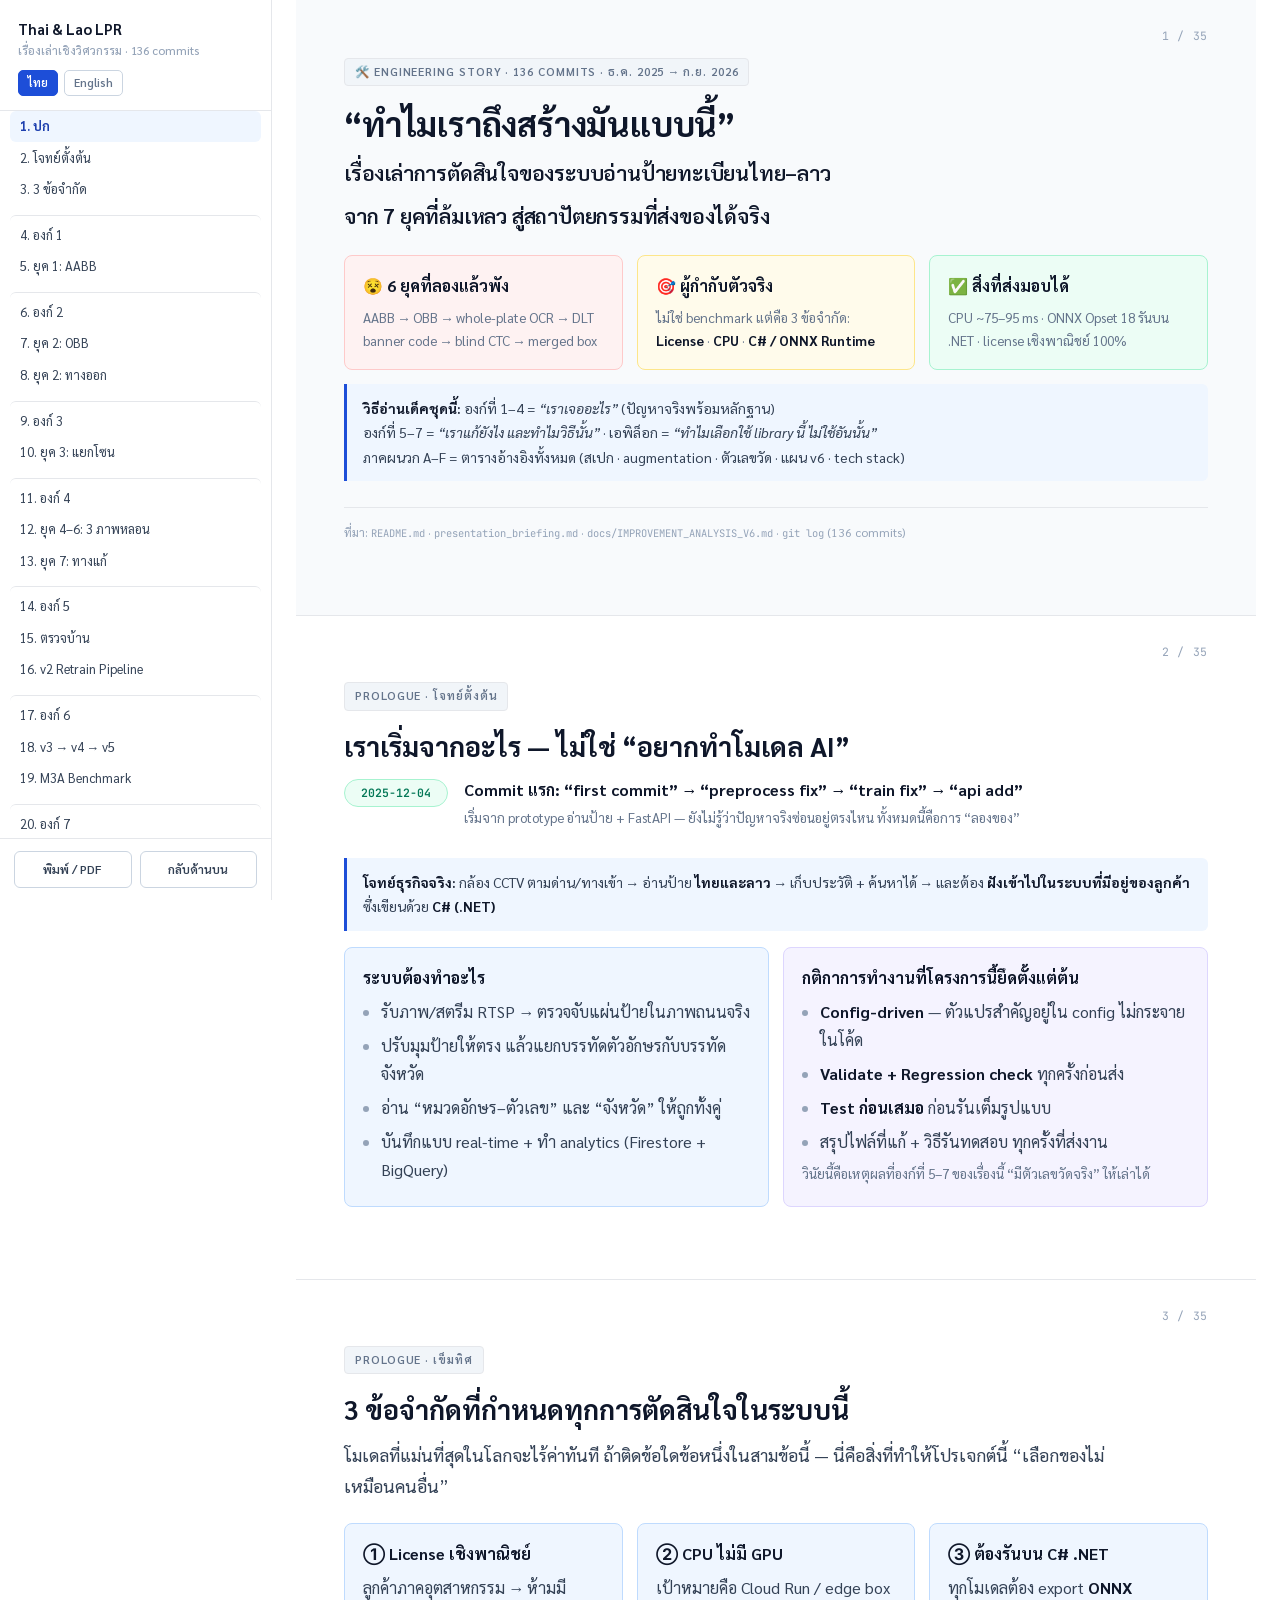
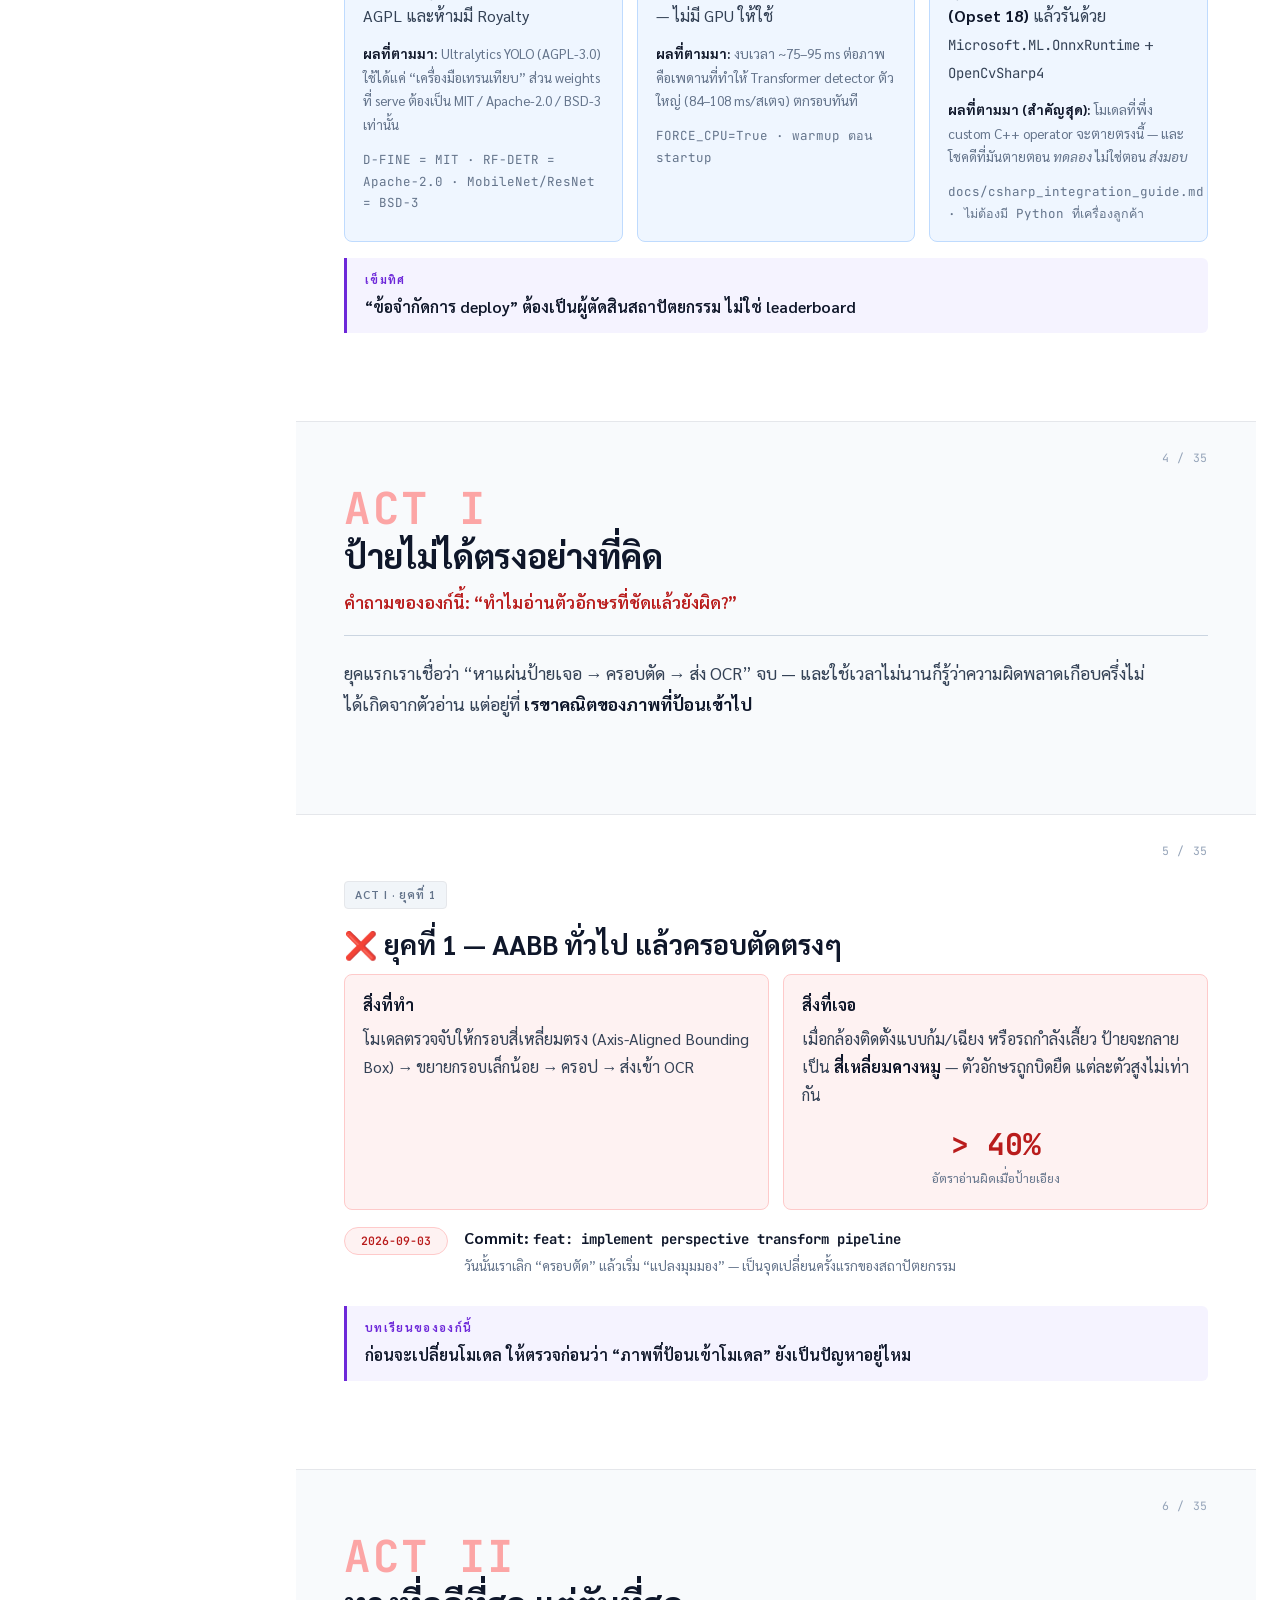
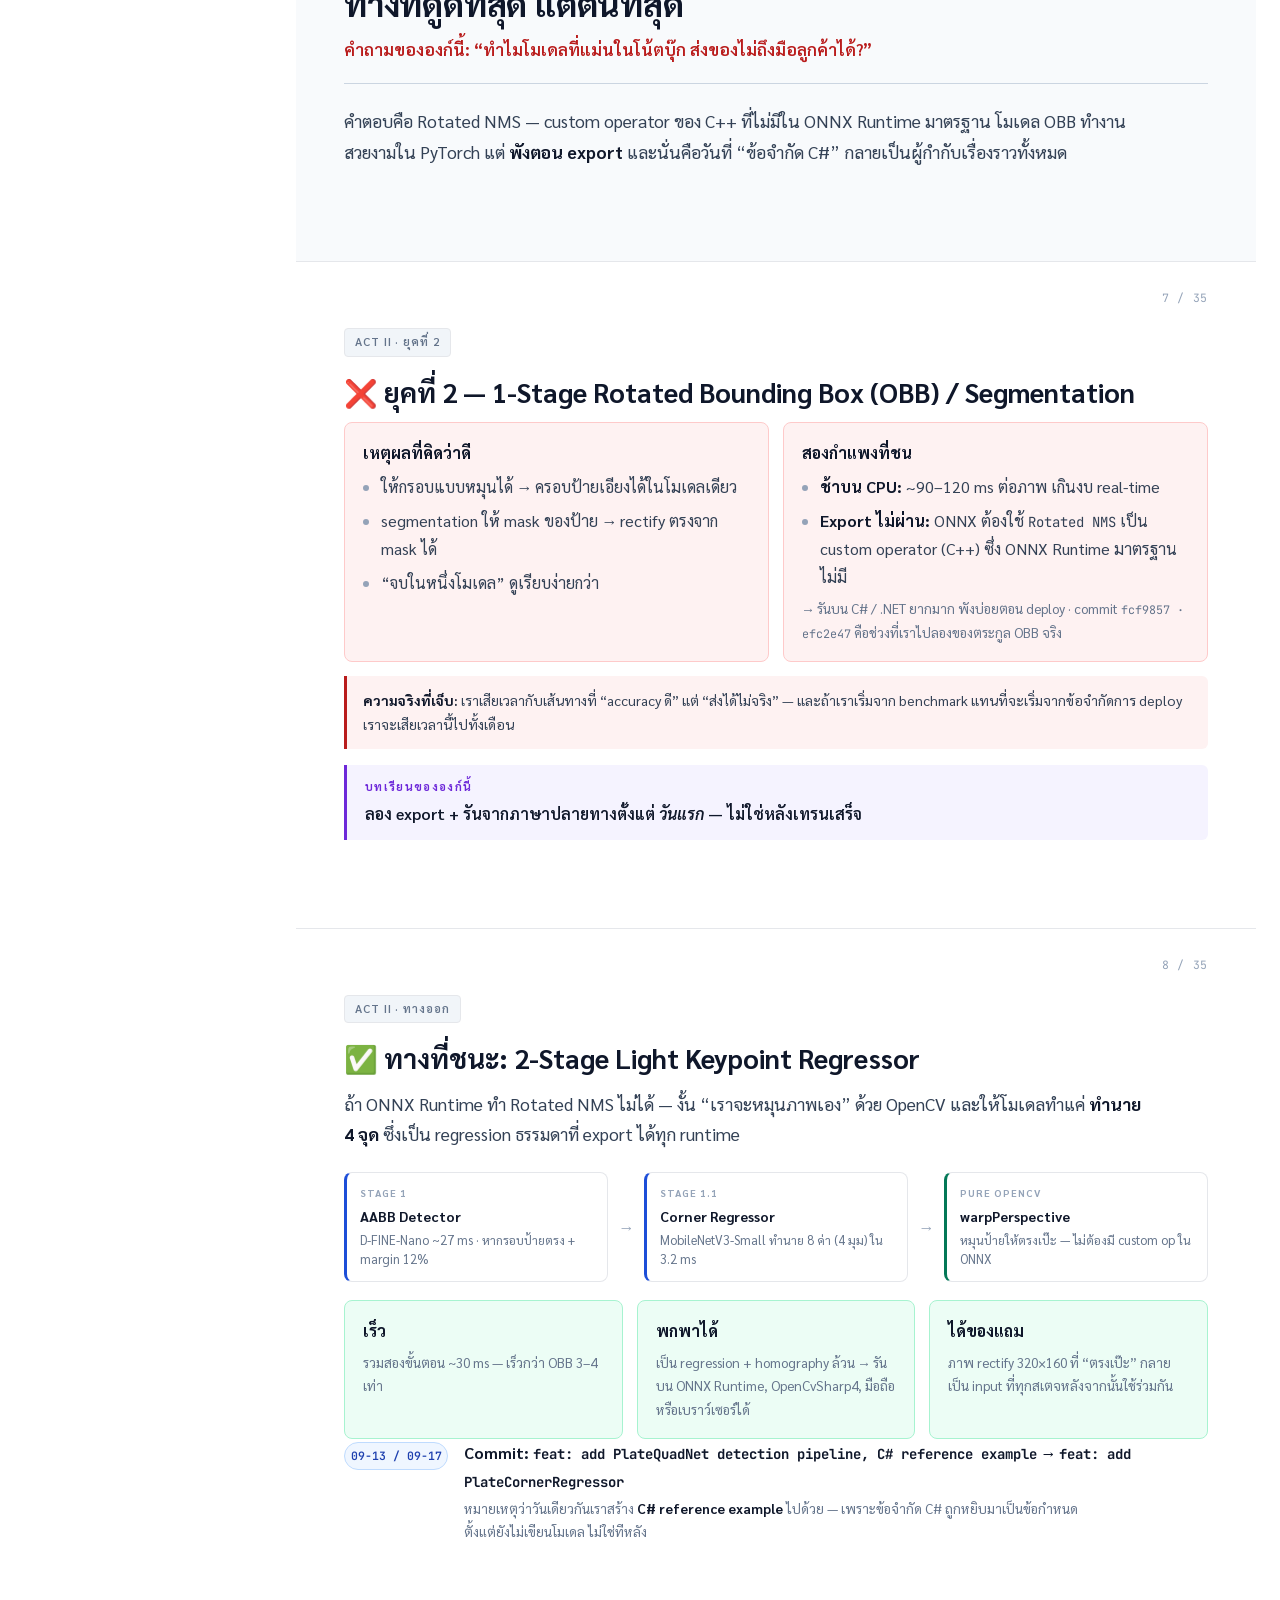
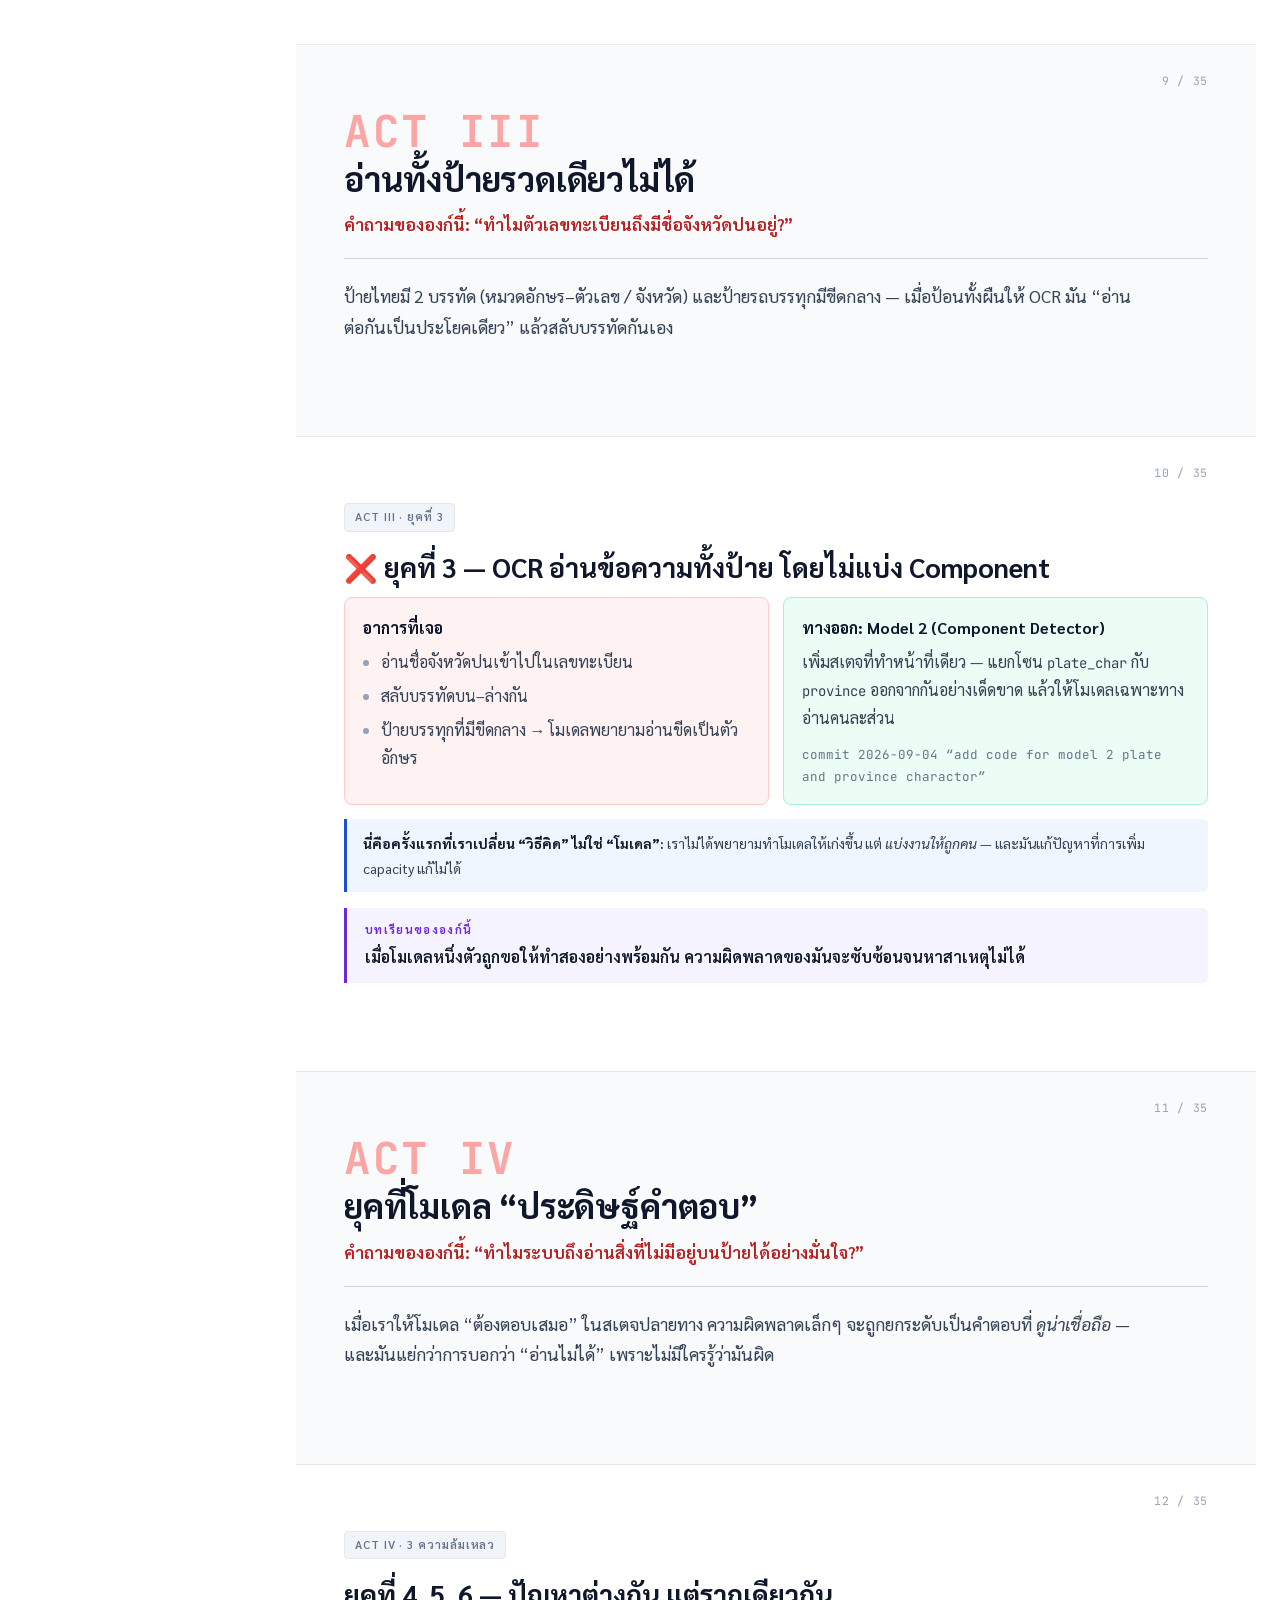
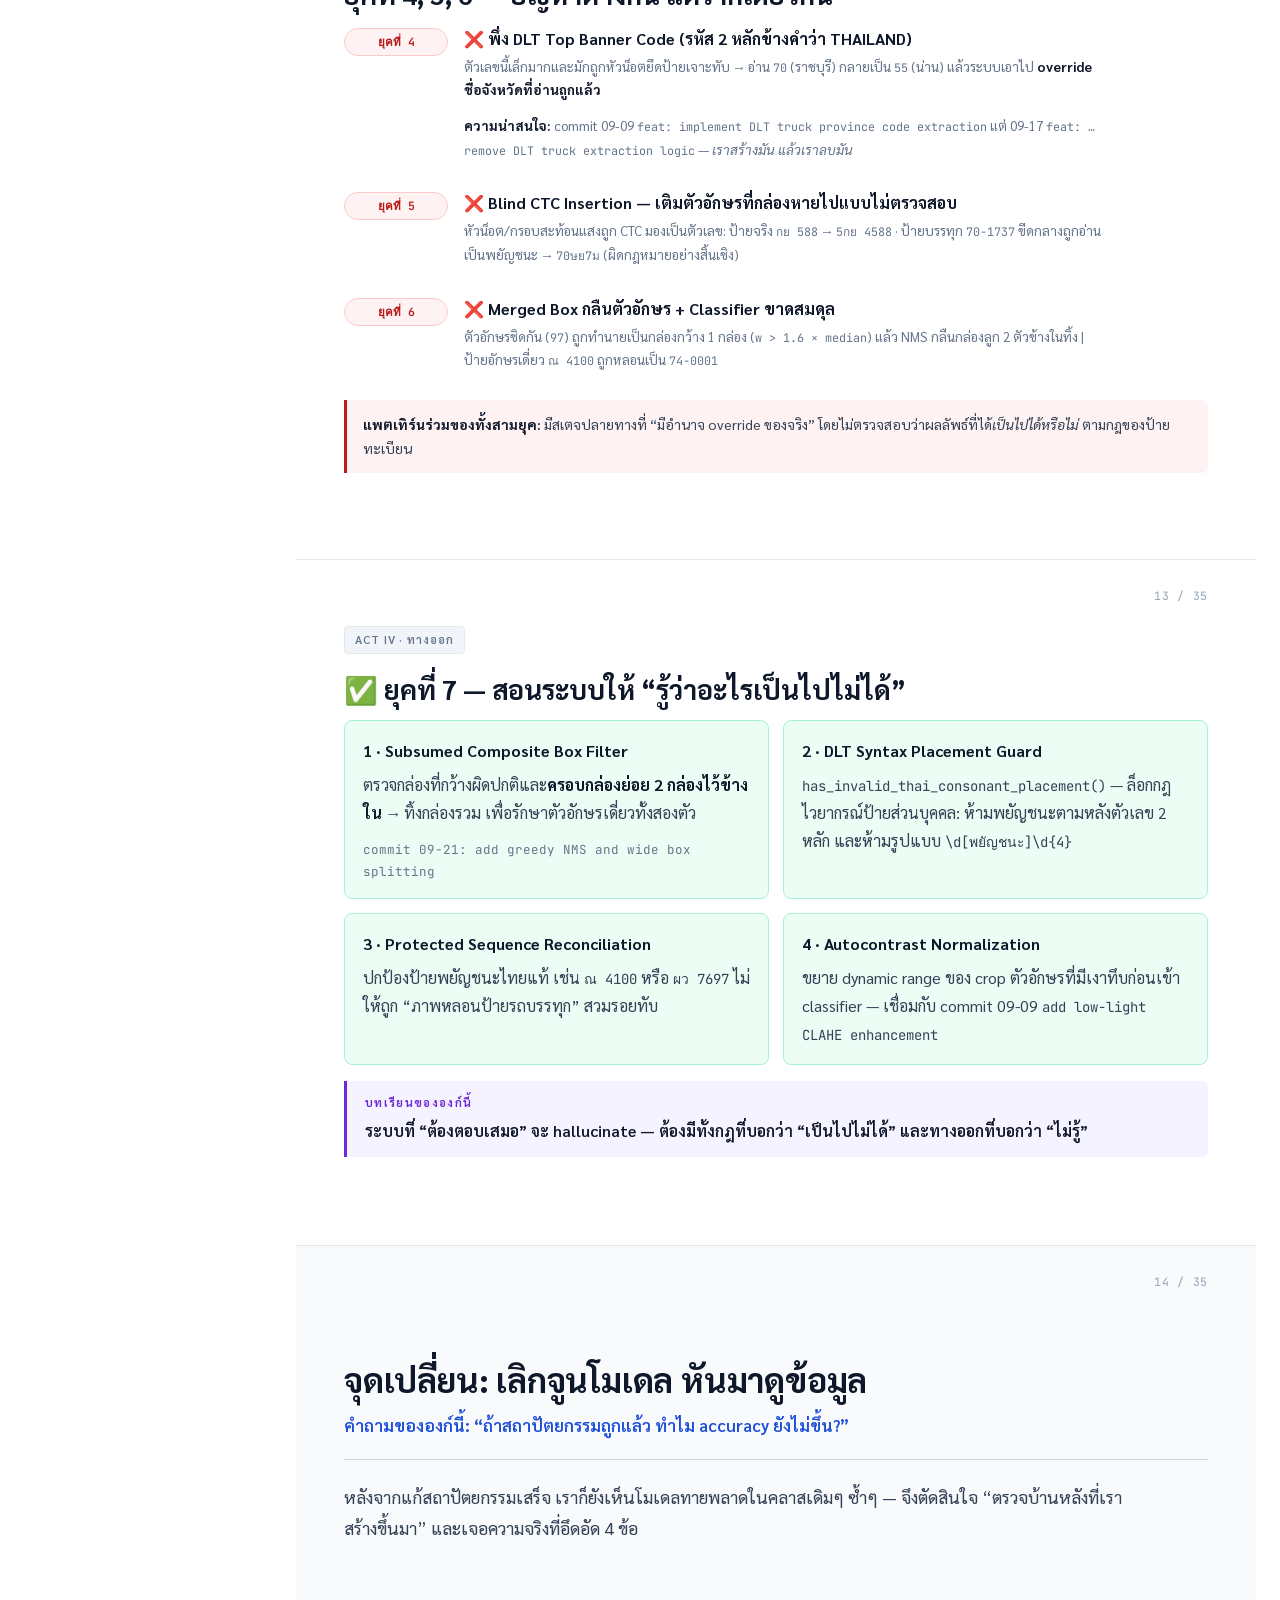
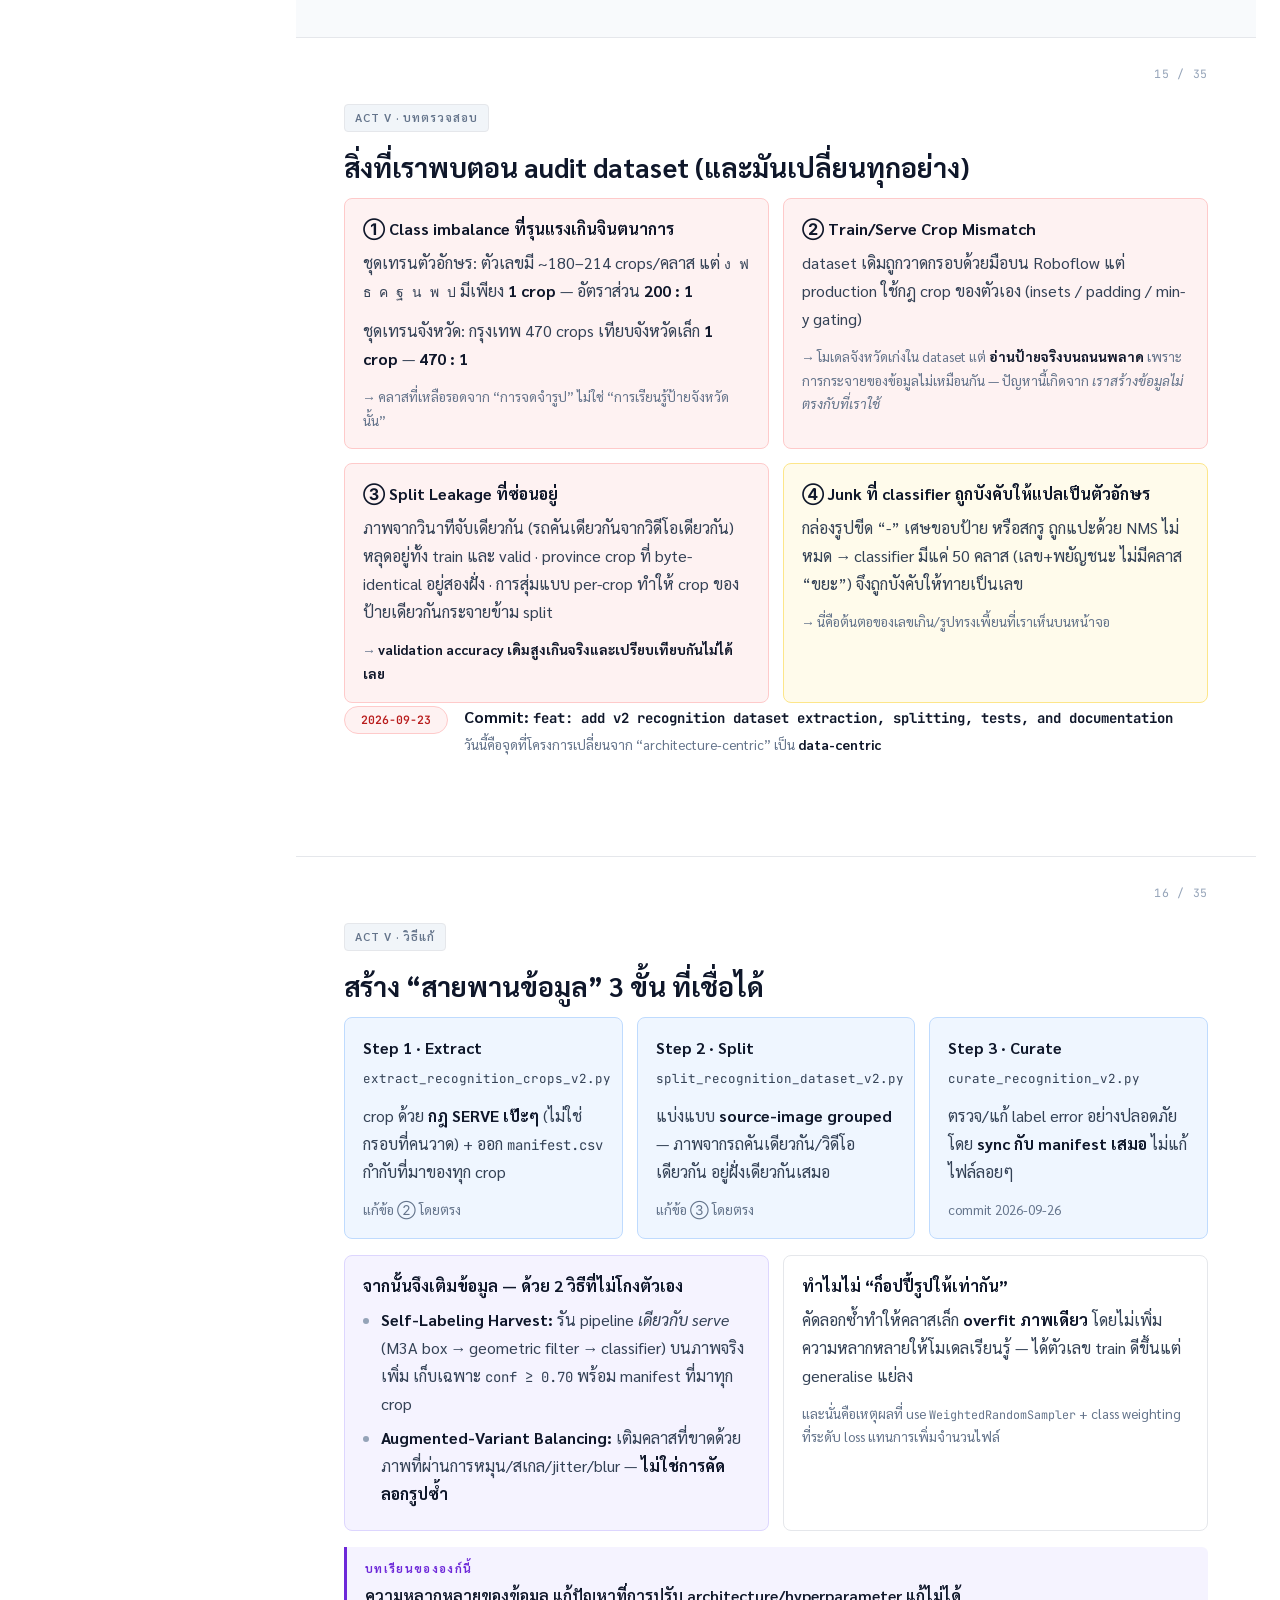
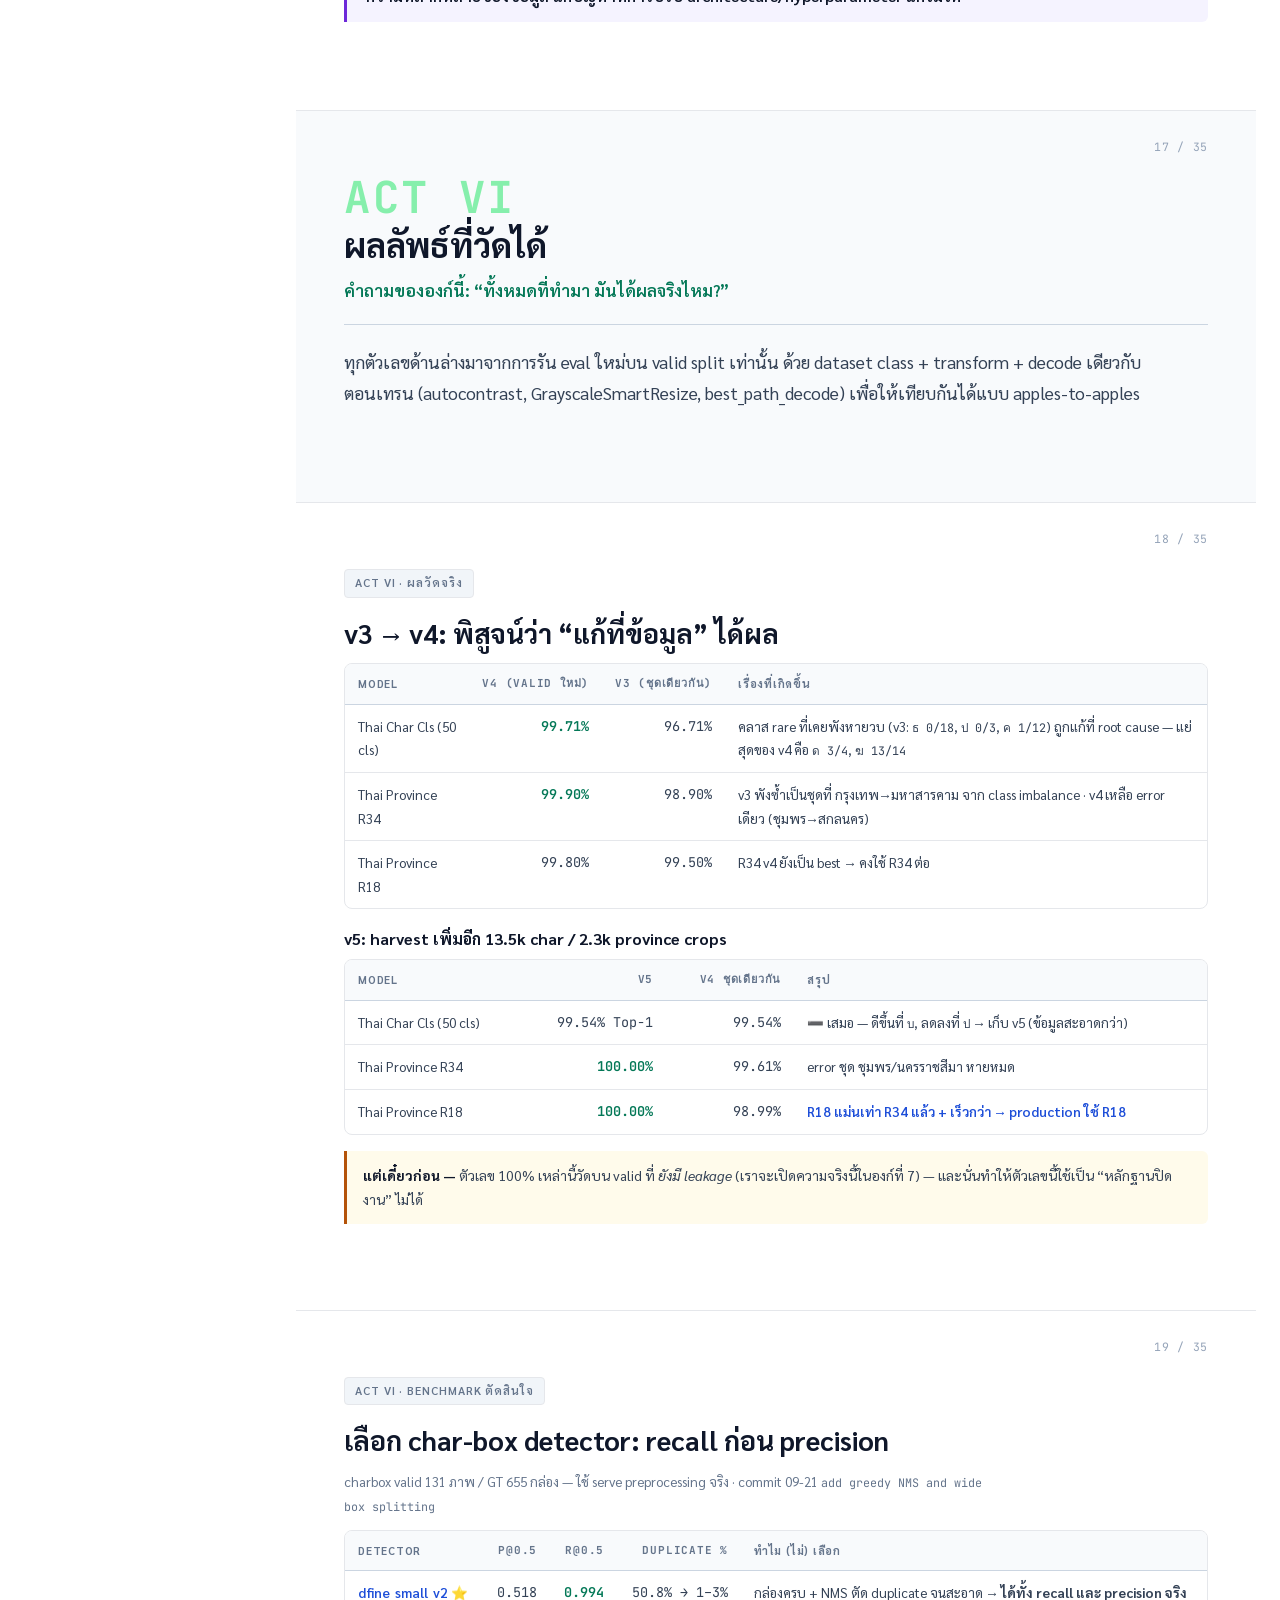
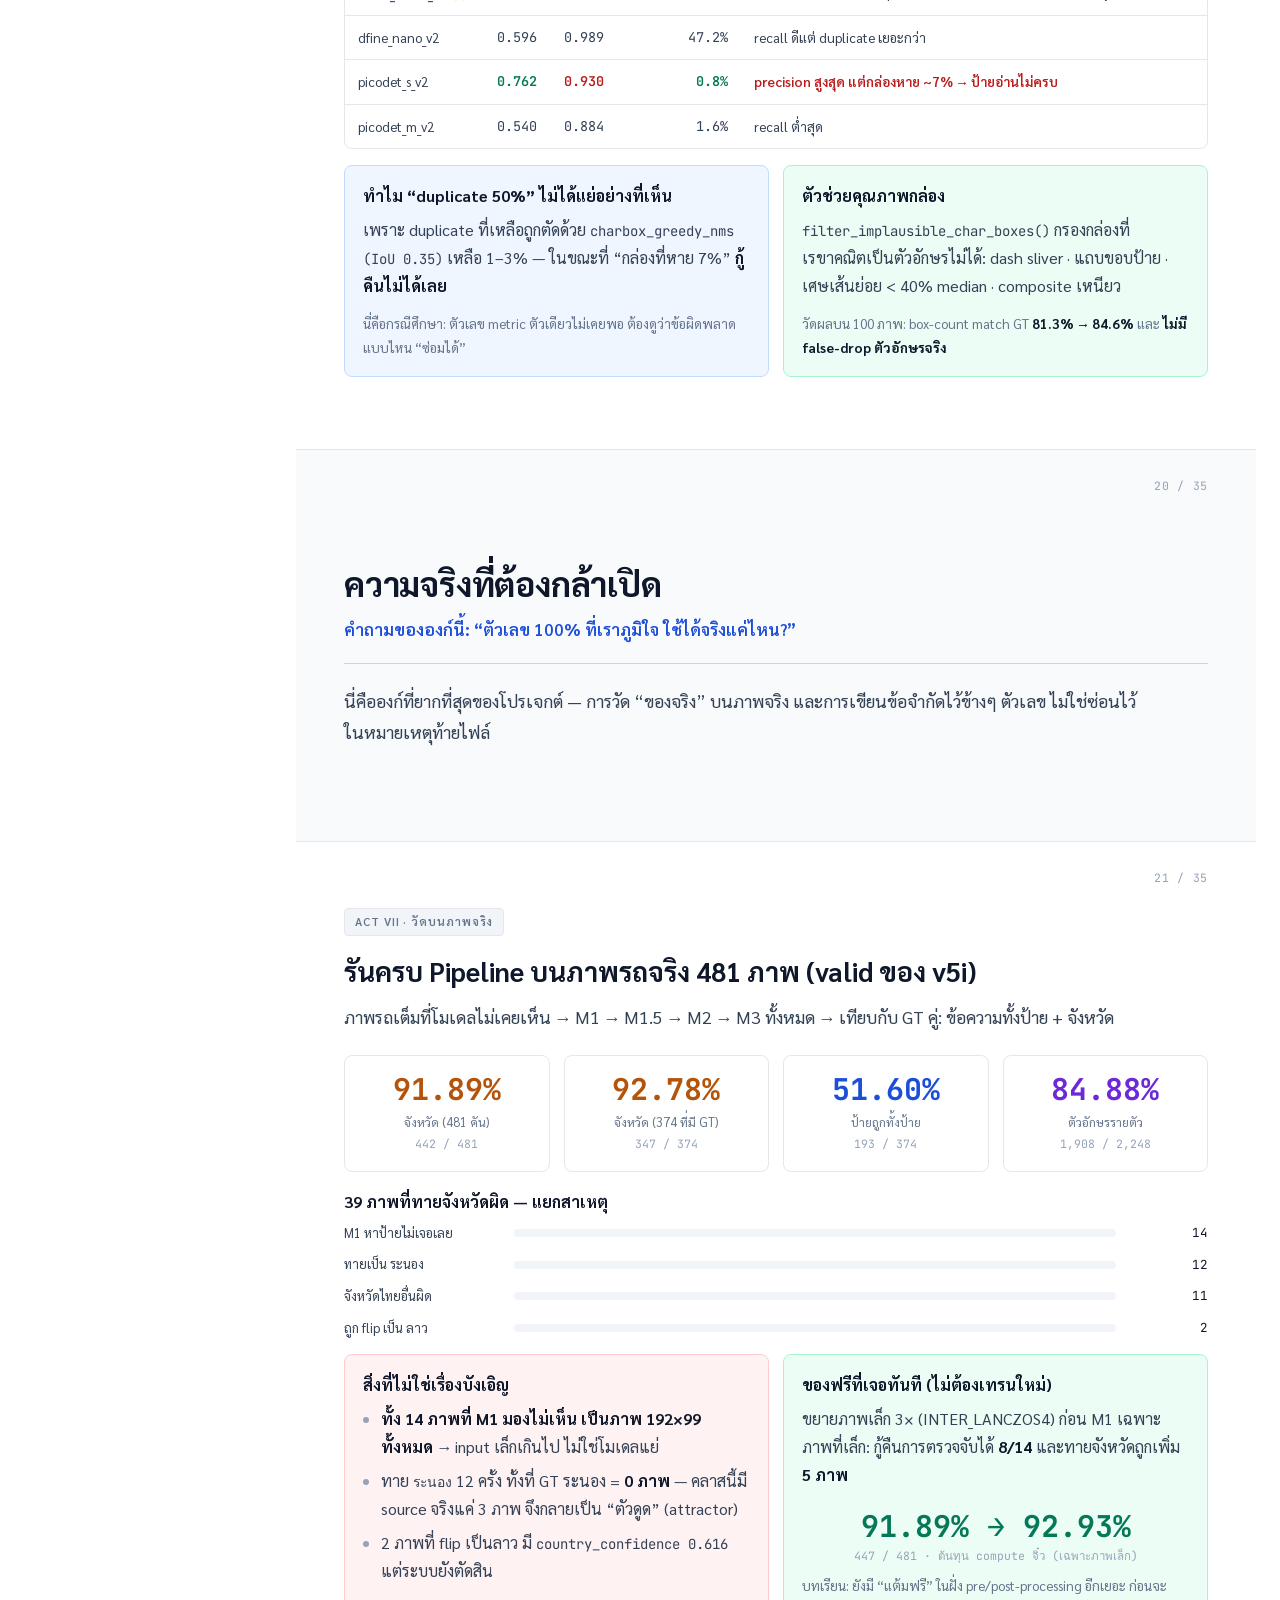
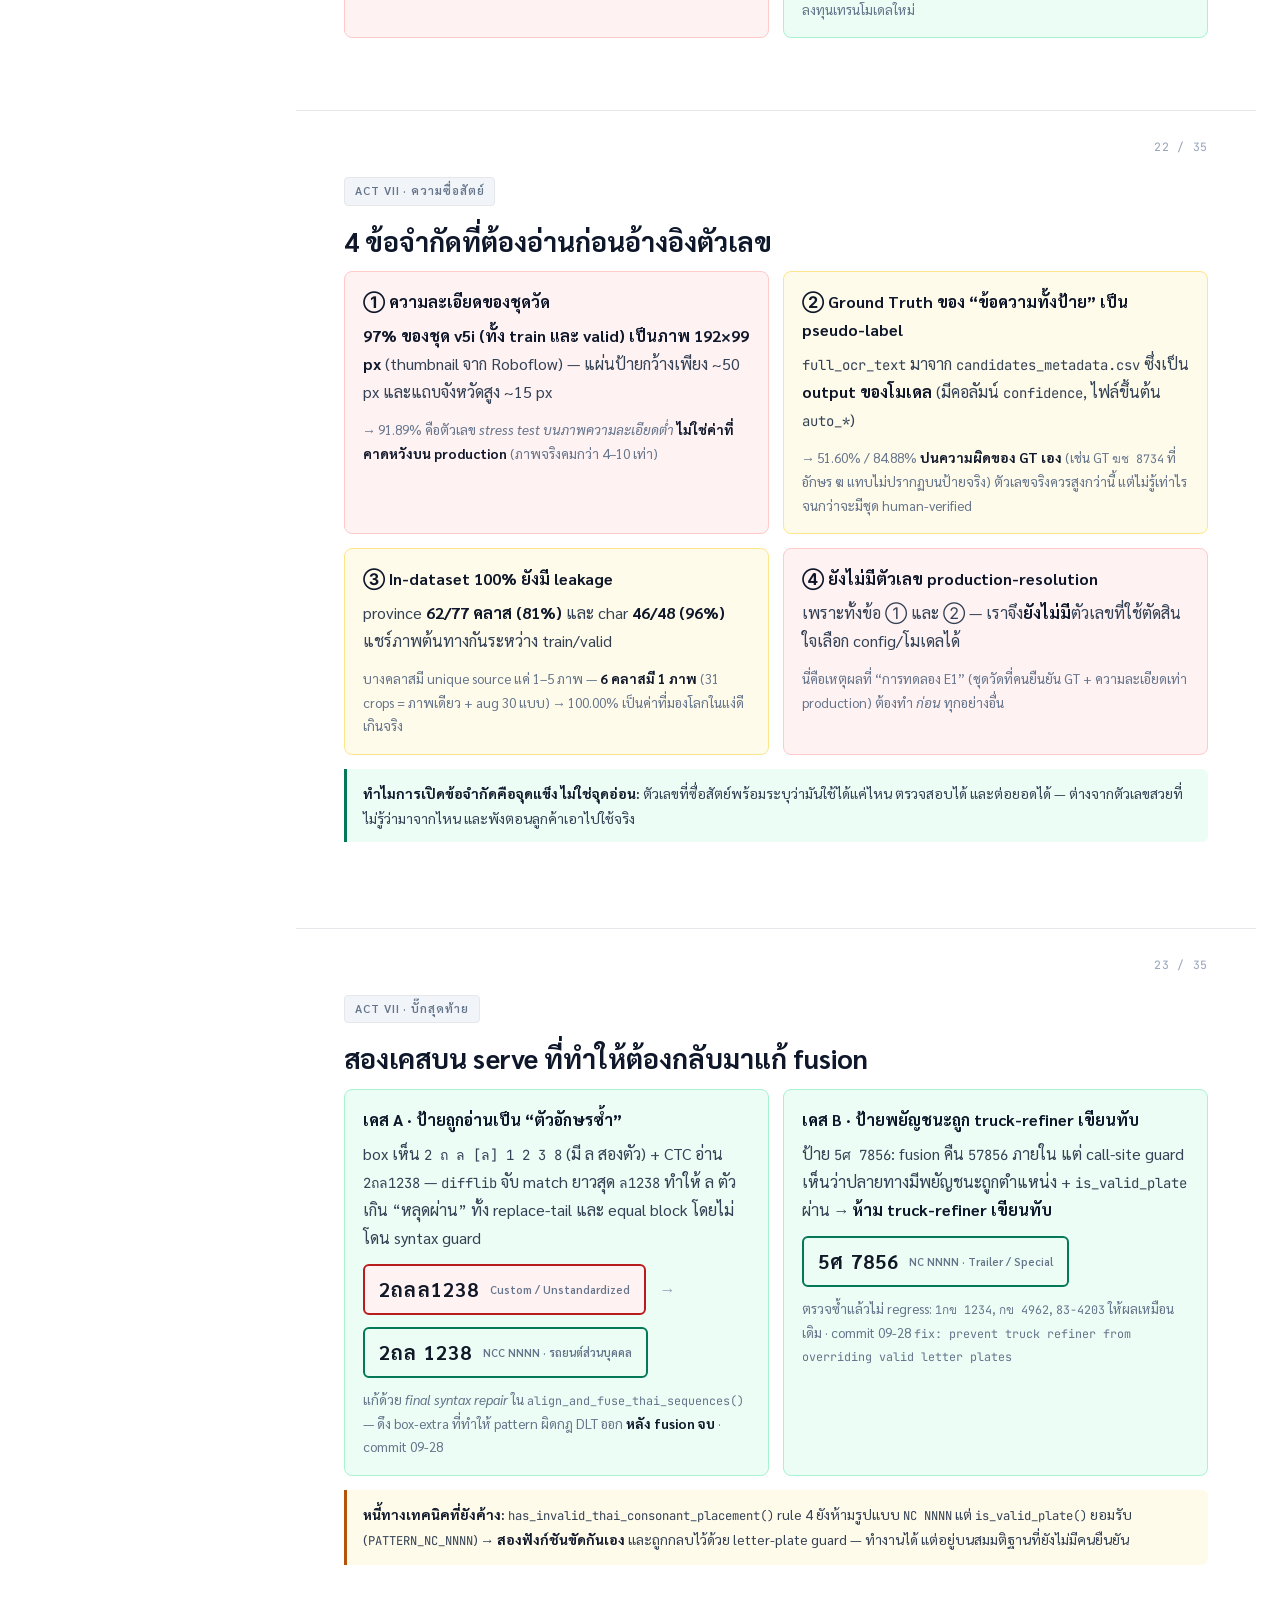
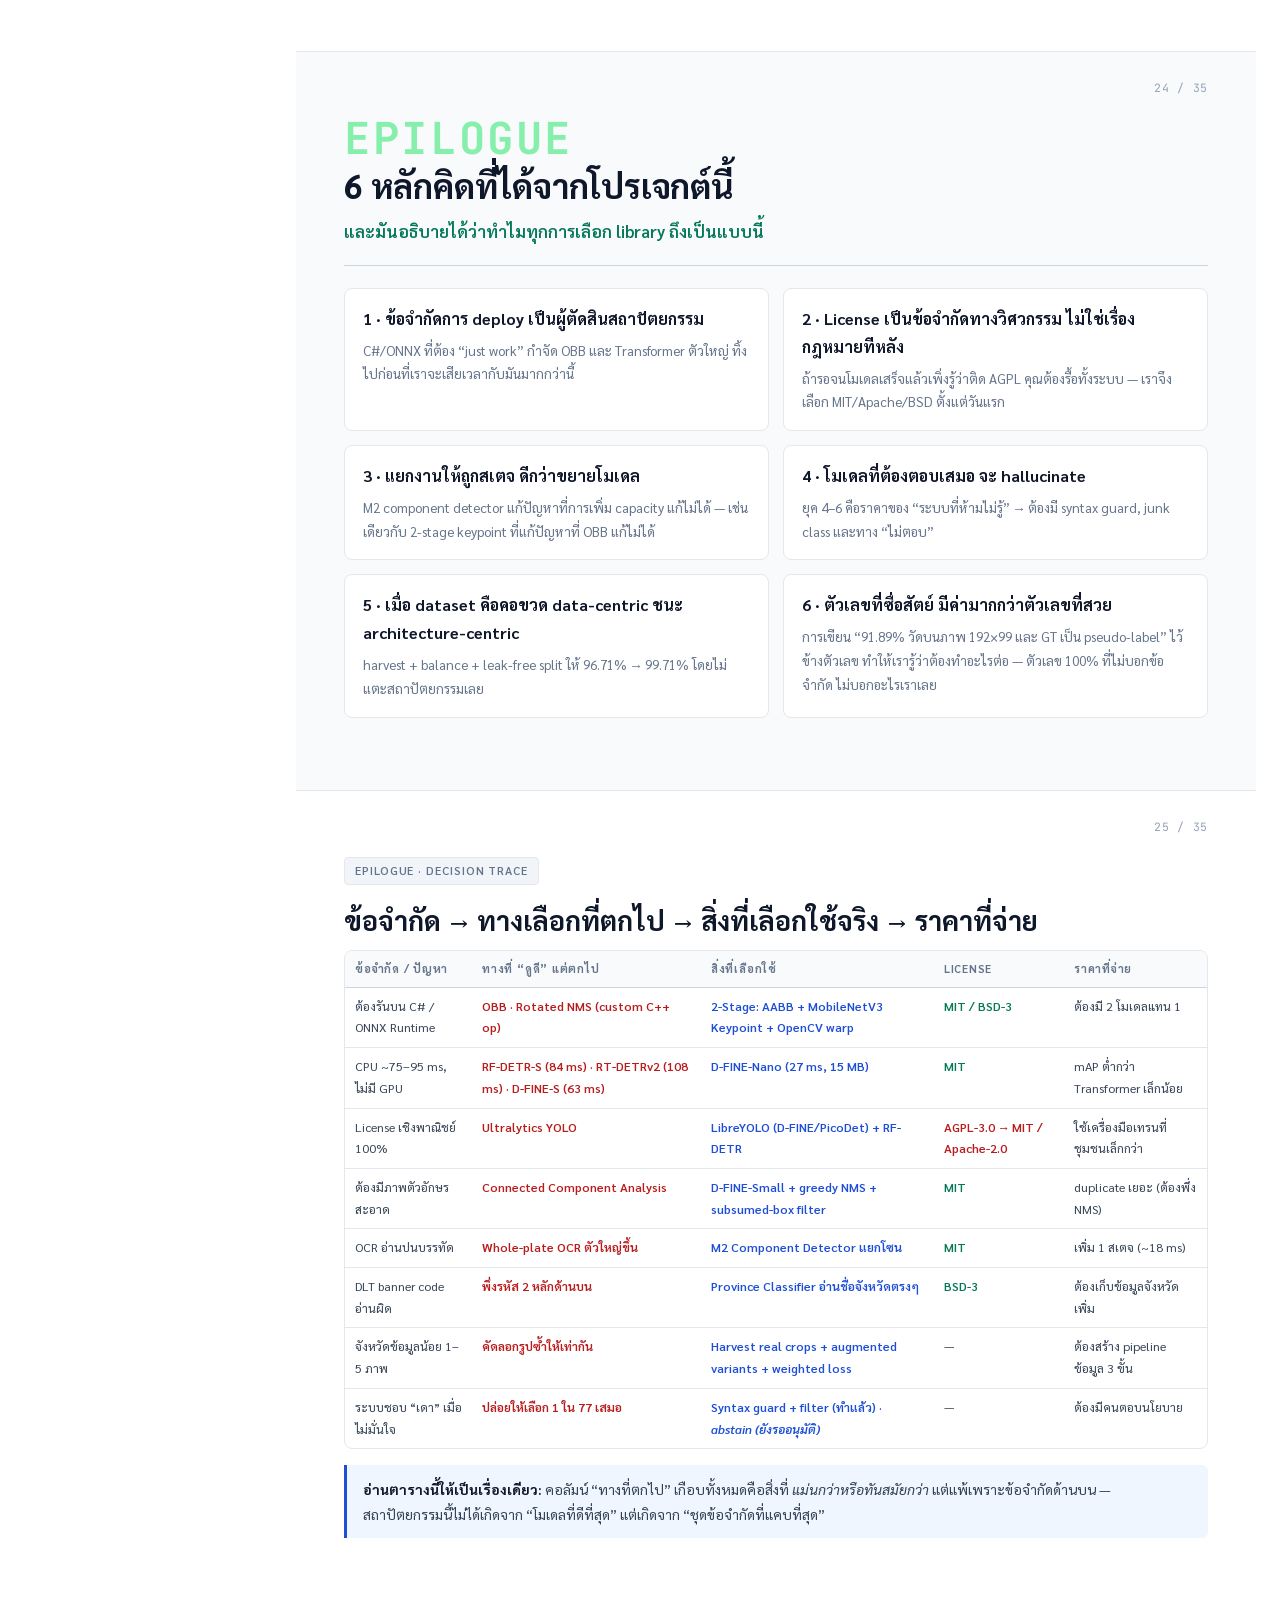
==== docs/presentation.html @ 0c84dbac "docs: add V6 improvement analysis and bilingual presentation files" ====
<!DOCTYPE html>
<html lang="th">
<head>
<meta charset="UTF-8">
<meta name="viewport" content="width=device-width, initial-scale=1.0">
<title>Thai &amp; Lao LPR — เรื่องเล่าเชิงวิศวกรรม</title>
<link rel="preconnect" href="https://fonts.googleapis.com">
<link rel="preconnect" href="https://fonts.gstatic.com" crossorigin>
<link href="https://fonts.googleapis.com/css2?family=Inter:wght@400;500;600;700&family=JetBrains+Mono:wght@400;500;600;700&family=Sarabun:wght@300;400;500;600;700;800&display=swap" rel="stylesheet">
<style>
:root{
  /* ---------- professional light palette ---------- */
  --bg:#ffffff;
  --bg-soft:#f8fafc;
  --bg-sunk:#f1f5f9;
  --ink:#0f172a;
  --body:#334155;
  --muted:#64748b;
  --faint:#94a3b8;
  --line:#e5e7eb;
  --line-2:#cbd5e1;
  --accent:#1d4ed8;
  --accent-2:#1e40af;
  --accent-soft:#eff6ff;
  --accent-line:#bfdbfe;
  --good:#047857; --good-soft:#ecfdf5; --good-line:#a7f3d0;
  --warn:#b45309; --warn-soft:#fffbeb; --warn-line:#fde68a;
  --bad:#b91c1c;  --bad-soft:#fef2f2;  --bad-line:#fecaca;
  --purple:#6d28d9; --purple-soft:#f5f3ff; --purple-line:#ddd6fe;
  --font-sans:'Sarabun','Inter','Noto Sans Thai',-apple-system,BlinkMacSystemFont,'Segoe UI',Roboto,'Helvetica Neue',Arial,sans-serif;
  --font-mono:'JetBrains Mono',ui-monospace,SFMono-Regular,Menlo,Consolas,monospace;
  --r:8px;
  --side:272px;
  --bar:56px;
}
*{box-sizing:border-box;margin:0;padding:0}
html{color-scheme:light}
body{
  font-family:var(--font-sans);font-size:16px;line-height:1.75;
  background:var(--bg);color:var(--body);
  -webkit-font-smoothing:antialiased;
}

/* ---------- sidebar table of contents ---------- */
.side{position:fixed;inset:0 auto 0 0;width:var(--side);background:#fff;
  border-right:1px solid var(--line);display:flex;flex-direction:column;z-index:60}
.side-head{padding:20px 18px 14px;border-bottom:1px solid var(--line)}
.side-brand{font-weight:700;font-size:14.5px;color:var(--ink);line-height:1.35}
.side-brand small{display:block;font-weight:500;font-size:11.5px;color:var(--faint);margin-top:3px}
.side-links{display:flex;gap:6px;margin-top:12px}
.lang{font-size:11.5px;font-weight:600;color:var(--muted);text-decoration:none;
  border:1px solid var(--line-2);border-radius:5px;padding:2px 9px}
.lang:hover{color:var(--accent);border-color:var(--accent-line);background:var(--accent-soft)}
.lang.on{color:#fff;background:var(--accent);border-color:var(--accent)}
.navpills{display:flex;flex-direction:column;overflow-y:auto;flex:1;padding:12px 10px 16px;gap:1px}
.navpills button{text-align:left;font:inherit;font-size:12.8px;line-height:1.45;color:var(--body);
  background:none;border:0;border-radius:6px;padding:6px 10px;cursor:pointer;
  transition:background .15s,color .15s}
.navpills button:hover{background:var(--bg-sunk);color:var(--ink)}
.navpills button.active{background:var(--accent-soft);color:var(--accent-2);font-weight:700}
.navpills button.sep{margin-top:9px;padding-top:10px;border-top:1px solid var(--line)}
.side-foot{padding:12px 14px;border-top:1px solid var(--line);display:flex;gap:8px}
.side-foot button{flex:1;font:inherit;font-size:12px;font-weight:600;color:var(--body);background:#fff;
  border:1px solid var(--line-2);border-radius:6px;padding:7px 10px;cursor:pointer;transition:all .15s}
.side-foot button:hover{border-color:var(--accent);color:var(--accent)}

/* ---------- mobile top bar ---------- */
.mobilebar{display:none;position:fixed;top:0;left:0;right:0;height:var(--bar);z-index:65;
  align-items:center;gap:10px;padding:0 14px;background:rgba(255,255,255,.94);
  backdrop-filter:blur(8px);border-bottom:1px solid var(--line)}
.mb-title{font-size:13.5px;font-weight:700;color:var(--ink);white-space:nowrap}
.mobilebar select{flex:1;min-width:0;font:inherit;font-size:13px;color:var(--body);
  background:#fff;border:1px solid var(--line-2);border-radius:6px;padding:6px 8px}
.progress{position:fixed;top:0;left:var(--side);right:0;height:3px;width:0;z-index:70;
  background:var(--accent);transition:width .1s linear}

.deck{margin-left:var(--side)}
.slide{position:relative;max-width:960px;margin:0 auto;padding:64px 48px 72px;
  border-top:1px solid var(--line);scroll-margin-top:24px}
.slide:first-child{border-top:0;padding-top:56px}

/* ---------- chapter dividers ---------- */
.act{background:var(--bg-soft)}
.act .rnum{font-family:var(--font-mono);font-size:44px;font-weight:700;line-height:1;
  letter-spacing:.06em;color:#cbd5e1;margin-bottom:4px}
.act.neg .rnum{color:#fca5a5}
.act.win .rnum{color:#86efac}
.act h1{font-size:clamp(24px,3vw,34px);margin-bottom:10px}
.act .q{font-size:17px;color:var(--accent);font-weight:600;margin-bottom:18px}
.act.neg .q{color:var(--bad)}
.act.win .q{color:var(--good)}
.act .rule{height:1px;width:100%;background:var(--line-2);margin-bottom:22px}

.beat{display:flex;gap:16px;align-items:flex-start;margin-bottom:16px}
.beat .when{flex:0 0 104px;font-family:var(--font-mono);font-size:11.5px;font-weight:600;
  color:var(--accent-2);background:var(--accent-soft);border:1px solid var(--accent-line);
  border-radius:999px;padding:3px 0;text-align:center;margin-top:3px}
.beat .what{flex:1;min-width:0}
.beat .what h3{margin-bottom:2px}
.beat.bad .when{color:var(--bad);background:var(--bad-soft);border-color:var(--bad-line)}
.beat.good .when{color:var(--good);background:var(--good-soft);border-color:var(--good-line)}

.lesson{border-left:3px solid var(--purple);background:var(--purple-soft);
  padding:12px 18px;border-radius:0 6px 6px 0;margin:16px 0}
.lesson .lt{font-size:11px;font-weight:700;letter-spacing:.12em;color:var(--purple);
  text-transform:uppercase;margin-bottom:4px}
.lesson p{margin:0;color:var(--ink);font-weight:600}

.eyebrow{display:inline-block;font-size:11.5px;font-weight:600;letter-spacing:.08em;
  text-transform:uppercase;color:var(--muted);background:var(--bg-sunk);
  border:1px solid var(--line);padding:3px 10px;border-radius:4px;margin-bottom:16px}
h1{font-size:clamp(26px,3.2vw,40px);line-height:1.28;font-weight:700;color:var(--ink);letter-spacing:-.2px}
h2{font-size:clamp(21px,2.2vw,27px);line-height:1.4;font-weight:700;color:var(--ink);margin-bottom:12px}
h3{font-size:16px;font-weight:700;color:var(--ink);margin:0 0 6px}
p{color:var(--body);margin-bottom:12px;max-width:92ch}
p strong,li strong{color:var(--ink);font-weight:700}
.lead{font-size:17.5px;color:var(--body);max-width:80ch;margin-bottom:22px}
.muted{color:var(--muted);font-size:13.5px}
ul,ol{margin:0 0 12px 0;padding-left:22px;color:var(--body)}
li{margin-bottom:6px}
li::marker{color:var(--faint)}
code,.mono{font-family:var(--font-mono);font-size:.87em}
code{background:var(--bg-sunk);border:1px solid var(--line);border-radius:4px;padding:1px 5px;color:#1e3a8a}
a{color:var(--accent)}
.sub{font-size:12.5px;color:var(--muted);margin-top:5px}

.grid{display:grid;gap:14px}
.g2{grid-template-columns:repeat(2,minmax(0,1fr))}
.g3{grid-template-columns:repeat(3,minmax(0,1fr))}
.g4{grid-template-columns:repeat(4,minmax(0,1fr))}
@media(max-width:1080px){.g3,.g4{grid-template-columns:repeat(2,minmax(0,1fr))}}
@media(max-width:760px){.g2,.g3,.g4{grid-template-columns:1fr}}

.card{background:#fff;border:1px solid var(--line);border-radius:var(--r);padding:16px 18px}
.card.accent{background:var(--accent-soft);border-color:var(--accent-line)}
.card.warn{background:var(--warn-soft);border-color:var(--warn-line)}
.card.bad{background:var(--bad-soft);border-color:var(--bad-line)}
.card.good{background:var(--good-soft);border-color:var(--good-line)}
.card.purple{background:var(--purple-soft);border-color:var(--purple-line)}
.card h3{display:flex;align-items:center;gap:8px}
.card ul{padding-left:18px;margin-bottom:0}
.card p:last-child{margin-bottom:0}
.card.tight{padding:13px 15px}

.stat{text-align:center;padding:16px 12px}
.stat .v{font-family:var(--font-mono);font-size:clamp(22px,2.5vw,30px);font-weight:700;
  line-height:1.15;color:var(--accent)}
.stat .v.green{color:var(--good)} .stat .v.amber{color:var(--warn)}
.stat .v.red{color:var(--bad)} .stat .v.purple{color:var(--purple)}
.stat .l{font-size:12.5px;color:var(--muted);margin-top:7px;line-height:1.45}
.stat .n{font-size:11.5px;color:var(--faint);font-family:var(--font-mono);margin-top:3px}

.tw{overflow-x:auto;background:#fff;border:1px solid var(--line);
  border-radius:var(--r);margin-bottom:16px}
.tw.compact table{font-size:12.4px;min-width:680px}
.tw.compact thead th{white-space:normal}
.tw.compact thead th,.tw.compact tbody td{padding:8px 10px}
.tw.compact th:last-child,.tw.compact td:last-child{white-space:normal}
table{width:100%;border-collapse:collapse;font-size:13.5px;min-width:560px}
thead th{background:var(--bg-soft);font-size:11px;text-transform:uppercase;letter-spacing:.07em;
  color:var(--muted);font-weight:700;text-align:left;padding:10px 13px;
  border-bottom:1px solid var(--line-2);white-space:nowrap}
tbody td{padding:10px 13px;border-bottom:1px solid var(--line);color:var(--body);vertical-align:top}
tbody tr:last-child td{border-bottom:0}
tbody tr:hover td{background:var(--bg-soft)}
td.num,th.num{font-family:var(--font-mono);text-align:right;white-space:nowrap}
td.ok{color:var(--good);font-weight:600}
td.no{color:var(--bad);font-weight:600}
td.hi{color:var(--accent);font-weight:600}
.pill{display:inline-block;font-size:11px;font-weight:700;padding:1px 8px;border-radius:4px;
  border:1px solid;font-family:var(--font-mono)}
.pill.p0{color:var(--bad);border-color:var(--bad-line);background:var(--bad-soft)}
.pill.p1{color:var(--warn);border-color:var(--warn-line);background:var(--warn-soft)}
.pill.p2{color:var(--accent);border-color:var(--accent-line);background:var(--accent-soft)}
.pill.ok{color:var(--good);border-color:var(--good-line);background:var(--good-soft)}

.callout{border-left:3px solid var(--accent);background:var(--accent-soft);padding:12px 16px;
  border-radius:0 6px 6px 0;margin:14px 0;font-size:14px;color:var(--body)}
.callout.warn{border-color:var(--warn);background:var(--warn-soft)}
.callout.bad{border-color:var(--bad);background:var(--bad-soft)}
.callout.good{border-color:var(--good);background:var(--good-soft)}
.callout strong{color:var(--ink)}

.plate{display:inline-flex;align-items:center;gap:10px;background:#fff;color:#111827;
  border:2px solid #111827;border-radius:6px;padding:6px 14px;font-weight:700;
  font-size:20px;letter-spacing:.06em}
.plate.wrong{border-color:var(--bad);background:var(--bad-soft)}
.plate.right{border-color:var(--good);background:var(--good-soft)}
.plate .note{font-size:11px;font-weight:600;letter-spacing:0;color:var(--muted)}
.chip{display:inline-block;font-family:var(--font-mono);font-size:12.5px;background:var(--bg-sunk);
  border:1px solid var(--line);border-radius:4px;padding:2px 7px;color:#1e3a8a;margin:2px 4px 2px 0}
.chip.r{color:var(--bad);border-color:var(--bad-line);background:var(--bad-soft)}
.chip.a{color:var(--warn);border-color:var(--warn-line);background:var(--warn-soft)}

.flow{display:flex;flex-direction:column;gap:10px;margin-bottom:18px}
.frow{display:flex;align-items:stretch;gap:9px;flex-wrap:wrap}
.node{flex:1 1 150px;min-width:130px;background:#fff;border:1px solid var(--line);
  border-left:3px solid var(--line-2);border-radius:var(--r);padding:11px 13px}
.node .tag{font-size:10px;font-weight:700;letter-spacing:.1em;color:var(--faint);text-transform:uppercase}
.node .nm{font-size:14px;font-weight:700;color:var(--ink);margin:2px 0 3px}
.node .ds{font-size:12.5px;color:var(--muted);line-height:1.55}
.node.a{border-left-color:var(--accent)}
.node.b{border-left-color:var(--good)}
.node.c{border-left-color:var(--purple)}
.node.w{border-left-color:var(--warn)}
.arrow{align-self:center;color:var(--faint);font-size:16px;padding:0 2px}

.barwrap{display:flex;flex-direction:column;gap:9px}
.bar{display:grid;grid-template-columns:160px 1fr 82px;gap:10px;align-items:center;font-size:13px}
@media(max-width:760px){.bar{grid-template-columns:1fr 54px;grid-template-areas:'l v' 't t';row-gap:4px}
  .bar .bl{grid-area:l}.bar .bt{grid-area:t}.bar .bv{grid-area:v}}
.bar .bl{color:var(--body);white-space:nowrap;overflow:hidden;text-overflow:ellipsis}
.bar .bt{height:8px;border-radius:999px;background:var(--bg-sunk);overflow:hidden}
.bar .bf{height:100%;border-radius:999px;background:var(--accent)}
.bar .bf.g{background:var(--good)}
.bar .bf.a{background:var(--warn)}
.bar .bf.r{background:var(--bad)}
.bar .bv{font-family:var(--font-mono);font-size:12.5px;text-align:right;color:var(--ink)}

/* ---------- utilities ---------- */
.totop{position:fixed;right:22px;bottom:22px;z-index:70;font:inherit;font-size:13px;font-weight:600;
  color:var(--ink);background:#fff;border:1px solid var(--line-2);border-radius:6px;
  padding:9px 14px;cursor:pointer;box-shadow:0 2px 10px rgba(15,23,42,.08);
  opacity:0;pointer-events:none;transform:translateY(6px);
  transition:opacity .2s,transform .2s,border-color .15s}
.totop.show{opacity:1;pointer-events:auto;transform:none}
.totop:hover{border-color:var(--accent);color:var(--accent)}
.counter{position:fixed;right:22px;bottom:66px;z-index:70;font-family:var(--font-mono);font-size:11.5px;
  color:var(--muted);background:#fff;border:1px solid var(--line);border-radius:6px;
  padding:4px 10px;box-shadow:0 2px 8px rgba(15,23,42,.06);opacity:0;transition:opacity .2s}
.counter.show{opacity:1}
.counter b{color:var(--accent);font-weight:700}
.secnum{position:absolute;top:26px;right:48px;font-family:var(--font-mono);font-size:11.5px;
  color:var(--faint);letter-spacing:.06em}
.footer-note{margin-top:26px;padding-top:14px;border-top:1px solid var(--line);
  font-size:12px;color:var(--faint)}

/* ---------- responsive ---------- */
@media(max-width:1024px){
  .side{display:none}
  .deck{margin-left:0;padding-top:var(--bar)}
  .progress{left:0}
  .mobilebar{display:flex}
  .slide{padding:48px 24px 56px}
  .slide:first-child{padding-top:36px}
  .act{padding:56px 24px 48px}
  .secnum{position:static;margin:0 0 10px;font-size:11px}
}
@media(max-width:760px){.footer-note{font-size:11px}}

@media print{
  .side,.mobilebar,.totop,.counter,.progress{display:none}
  .deck{margin-left:0;padding-top:0}
  .slide{max-width:none;padding:16px 0;page-break-after:always;page-break-inside:avoid}
  .slide:first-child{padding-top:0}
  .act{background:#fff}
  a{color:inherit;text-decoration:none}
}
</style>
</head>
<body>

<aside class="side">
  <div class="side-head">
    <div class="side-brand">Thai &amp; Lao LPR<small>เรื่องเล่าเชิงวิศวกรรม · 136 commits</small></div>
    <div class="side-links">
      <a class="lang on" href="presentation.html">ไทย</a>
      <a class="lang" href="presentation_en.html">English</a>
    </div>
  </div>
  <nav class="navpills" id="navpills"></nav>
  <div class="side-foot">
    <button id="btnPrint">พิมพ์ / PDF</button>
    <button id="btnTop" title="หรือกด g">กลับด้านบน</button>
  </div>
</aside>

<header class="mobilebar">
  <span class="mb-title">Thai &amp; Lao LPR</span>
  <select id="jumpSel" aria-label="ไปยังส่วน"></select>
  <a class="lang" href="presentation_en.html">EN</a>
</header>

<div class="progress" id="progress"></div>

<main class="deck" id="deck">

<!-- ===== COVER ===== -->
<section class="slide act" data-title="ปก">
  <span class="eyebrow">🛠️ Engineering Story · 136 commits · ธ.ค. 2025 → ก.ย. 2026</span>
  <h1>“ทำไมเราถึงสร้างมันแบบนี้”<br><span style="color:var(--text-3);font-size:.62em;font-weight:600">เรื่องเล่าการตัดสินใจของระบบอ่านป้ายทะเบียนไทย–ลาว<br>จาก 7 ยุคที่ล้มเหลว สู่สถาปัตยกรรมที่ส่งของได้จริง</span></h1>

  <div class="grid g3" style="margin:22px 0 14px">
    <div class="card bad"><h3>😵 6 ยุคที่ลองแล้วพัง</h3><p class="muted">AABB → OBB → whole-plate OCR → DLT banner code → blind CTC → merged box</p></div>
    <div class="card warn"><h3>🎯 ผู้กำกับตัวจริง</h3><p class="muted">ไม่ใช่ benchmark แต่คือ 3 ข้อจำกัด: <strong>License</strong> · <strong>CPU</strong> · <strong>C# / ONNX Runtime</strong></p></div>
    <div class="card good"><h3>✅ สิ่งที่ส่งมอบได้</h3><p class="muted">CPU ~75–95 ms · ONNX Opset 18 รันบน .NET · license เชิงพาณิชย์ 100%</p></div>
  </div>

  <div class="callout">
    <strong>วิธีอ่านเด็คชุดนี้:</strong> องก์ที่ 1–4 = <em>“เราเจออะไร”</em> (ปัญหาจริงพร้อมหลักฐาน)<br>
    องก์ที่ 5–7 = <em>“เราแก้ยังไง และทำไมวิธีนั้น”</em> · เอพิล็อก = <em>“ทำไมเลือกใช้ library นี้ ไม่ใช้อันนั้น”</em><br>
    ภาคผนวก A–F = ตารางอ้างอิงทั้งหมด (สเปก · augmentation · ตัวเลขวัด · แผน v6 · tech stack)
  </div>
  <div class="footer-note">ที่มา: <span class="mono">README.md</span> · <span class="mono">presentation_briefing.md</span> · <span class="mono">docs/IMPROVEMENT_ANALYSIS_V6.md</span> · <span class="mono">git log</span> (136 commits)</div>
</section>

<!-- ===== PROLOGUE: WHY ===== -->
<section class="slide" data-title="โจทย์ตั้งต้น">
  <span class="eyebrow">Prologue · โจทย์ตั้งต้น</span>
  <h2>เราเริ่มจากอะไร — ไม่ใช่ “อยากทำโมเดล AI”</h2>

  <div class="beat good">
    <div class="when">2025-12-04</div>
    <div class="what">
      <h3>Commit แรก: “first commit” → “preprocess fix” → “train fix” → “api add”</h3>
      <p class="muted">เริ่มจาก prototype อ่านป้าย + FastAPI — ยังไม่รู้ว่าปัญหาจริงซ่อนอยู่ตรงไหน ทั้งหมดนี้คือการ “ลองของ”</p>
    </div>
  </div>

  <div class="callout">
    <strong>โจทย์ธุรกิจจริง:</strong> กล้อง CCTV ตามด่าน/ทางเข้า → อ่านป้าย <strong>ไทยและลาว</strong> →
    เก็บประวัติ + ค้นหาได้ → และต้อง <strong>ฝังเข้าไปในระบบที่มีอยู่ของลูกค้า</strong>
    ซึ่งเขียนด้วย <strong>C# (.NET)</strong>
  </div>

  <div class="grid g2" style="margin-top:16px">
    <div class="card accent">
      <h3>ระบบต้องทำอะไร</h3>
      <ul>
        <li>รับภาพ/สตรีม RTSP → ตรวจจับแผ่นป้ายในภาพถนนจริง</li>
        <li>ปรับมุมป้ายให้ตรง แล้วแยกบรรทัดตัวอักษรกับบรรทัดจังหวัด</li>
        <li>อ่าน “หมวดอักษร–ตัวเลข” และ “จังหวัด” ให้ถูกทั้งคู่</li>
        <li>บันทึกแบบ real-time + ทำ analytics (Firestore + BigQuery)</li>
      </ul>
    </div>
    <div class="card purple">
      <h3>กติกาการทำงานที่โครงการนี้ยึดตั้งแต่ต้น</h3>
      <ul>
        <li><strong>Config-driven</strong> — ตัวแปรสำคัญอยู่ใน config ไม่กระจายในโค้ด</li>
        <li><strong>Validate + Regression check</strong> ทุกครั้งก่อนส่ง</li>
        <li><strong>Test ก่อนเสมอ</strong> ก่อนรันเต็มรูปแบบ</li>
        <li>สรุปไฟล์ที่แก้ + วิธีรันทดสอบ ทุกครั้งที่ส่งงาน</li>
      </ul>
      <p class="muted" style="margin-top:6px">วินัยนี้คือเหตุผลที่องก์ที่ 5–7 ของเรื่องนี้ “มีตัวเลขวัดจริง” ให้เล่าได้</p>
    </div>
  </div>
</section>

<!-- ===== 3 CONSTRAINTS ===== -->
<section class="slide" data-title="3 ข้อจำกัด">
  <span class="eyebrow">Prologue · เข็มทิศ</span>
  <h2>3 ข้อจำกัดที่กำหนดทุกการตัดสินใจในระบบนี้</h2>
  <p class="lead">โมเดลที่แม่นที่สุดในโลกจะไร้ค่าทันที ถ้าติดข้อใดข้อหนึ่งในสามข้อนี้ —
  นี่คือสิ่งที่ทำให้โปรเจกต์นี้ “เลือกของไม่เหมือนคนอื่น”</p>

  <div class="grid g3">
    <div class="card accent">
      <h3>① License เชิงพาณิชย์</h3>
      <p>ลูกค้าภาคอุตสาหกรรม → ห้ามมี AGPL และห้ามมี Royalty</p>
      <p class="muted"><strong>ผลที่ตามมา:</strong> Ultralytics YOLO (AGPL-3.0) ใช้ได้แค่ “เครื่องมือเทรนเทียบ”
      ส่วน weights ที่ serve ต้องเป็น MIT / Apache-2.0 / BSD-3 เท่านั้น</p>
      <div class="sub mono">D-FINE = MIT · RF-DETR = Apache-2.0 · MobileNet/ResNet = BSD-3</div>
    </div>
    <div class="card accent">
      <h3>② CPU ไม่มี GPU</h3>
      <p>เป้าหมายคือ Cloud Run / edge box — ไม่มี GPU ให้ใช้</p>
      <p class="muted"><strong>ผลที่ตามมา:</strong> งบเวลา ~75–95 ms ต่อภาพ คือเพดานที่ทำให้
      Transformer detector ตัวใหญ่ (84–108 ms/สเตจ) ตกรอบทันที</p>
      <div class="sub mono">FORCE_CPU=True · warmup ตอน startup</div>
    </div>
    <div class="card accent">
      <h3>③ ต้องรันบน C# .NET</h3>
      <p>ทุกโมเดลต้อง export <strong>ONNX (Opset 18)</strong> แล้วรันด้วย
      <span class="mono">Microsoft.ML.OnnxRuntime</span> + <span class="mono">OpenCvSharp4</span></p>
      <p class="muted"><strong>ผลที่ตามมา (สำคัญสุด):</strong> โมเดลที่พึ่ง custom C++ operator
      จะตายตรงนี้ — และโชคดีที่มันตายตอน <em>ทดลอง</em> ไม่ใช่ตอน <em>ส่งมอบ</em></p>
      <div class="sub mono">docs/csharp_integration_guide.md · ไม่ต้องมี Python ที่เครื่องลูกค้า</div>
    </div>
  </div>

  <div class="lesson">
    <div class="lt">เข็มทิศ</div>
    <p>“ข้อจำกัดการ deploy” ต้องเป็นผู้ตัดสินสถาปัตยกรรม ไม่ใช่ leaderboard</p>
  </div>
</section>

<!-- ===== ACT I ===== -->
<section class="slide act neg" data-title="องก์ 1">
  <div class="rnum">ACT I</div>
  <h1>ป้ายไม่ได้ตรงอย่างที่คิด</h1>
  <div class="q">คำถามขององก์นี้: “ทำไมอ่านตัวอักษรที่ชัดแล้วยังผิด?”</div>
  <div class="rule"></div>
  <p class="lead">ยุคแรกเราเชื่อว่า “หาแผ่นป้ายเจอ → ครอบตัด → ส่ง OCR” จบ —
  และใช้เวลาไม่นานก็รู้ว่าความผิดพลาดเกือบครึ่งไม่ได้เกิดจากตัวอ่าน แต่อยู่ที่ <strong>เรขาคณิตของภาพที่ป้อนเข้าไป</strong></p>
</section>

<!-- ===== ACT I content ===== -->
<section class="slide" data-title="ยุค 1: AABB">
  <span class="eyebrow">Act I · ยุคที่ 1</span>
  <h2>❌ ยุคที่ 1 — AABB ทั่วไป แล้วครอบตัดตรงๆ</h2>

  <div class="grid g2" style="margin-bottom:14px">
    <div class="card bad">
      <h3>สิ่งที่ทำ</h3>
      <p>โมเดลตรวจจับให้กรอบสี่เหลี่ยมตรง (Axis-Aligned Bounding Box) → ขยายกรอบเล็กน้อย → ครอป → ส่งเข้า OCR</p>
    </div>
    <div class="card bad">
      <h3>สิ่งที่เจอ</h3>
      <p>เมื่อกล้องติดตั้งแบบก้ม/เฉียง หรือรถกำลังเลี้ยว ป้ายจะกลายเป็น
      <strong>สี่เหลี่ยมคางหมู</strong> — ตัวอักษรถูกบิดยืด แต่ละตัวสูงไม่เท่ากัน</p>
      <div class="stat" style="padding:6px 0"><div class="v red">&gt; 40%</div><div class="l">อัตราอ่านผิดเมื่อป้ายเอียง</div></div>
    </div>
  </div>

  <div class="beat bad">
    <div class="when">2026-09-03</div>
    <div class="what">
      <h3>Commit: <span class="mono">feat: implement perspective transform pipeline</span></h3>
      <p class="muted">วันนั้นเราเลิก “ครอบตัด” แล้วเริ่ม “แปลงมุมมอง” — เป็นจุดเปลี่ยนครั้งแรกของสถาปัตยกรรม</p>
    </div>
  </div>

  <div class="lesson">
    <div class="lt">บทเรียนขององก์นี้</div>
    <p>ก่อนจะเปลี่ยนโมเดล ให้ตรวจก่อนว่า “ภาพที่ป้อนเข้าโมเดล” ยังเป็นปัญหาอยู่ไหม</p>
  </div>
</section>

<!-- ===== ACT II ===== -->
<section class="slide act neg" data-title="องก์ 2">
  <div class="rnum">ACT II</div>
  <h1>ทางที่ดูดีที่สุด แต่ตันที่สุด</h1>
  <div class="q">คำถามขององก์นี้: “ทำไมโมเดลที่แม่นในโน้ตบุ๊ก ส่งของไม่ถึงมือลูกค้าได้?”</div>
  <div class="rule"></div>
  <p class="lead">คำตอบคือ Rotated NMS — custom operator ของ C++ ที่ไม่มีใน ONNX Runtime มาตรฐาน
  โมเดล OBB ทำงานสวยงามใน PyTorch แต่ <strong>พังตอน export</strong> และนั่นคือวันที่ “ข้อจำกัด C#” กลายเป็นผู้กำกับเรื่องราวทั้งหมด</p>
</section>

<!-- ===== ACT II content ===== -->
<section class="slide" data-title="ยุค 2: OBB">
  <span class="eyebrow">Act II · ยุคที่ 2</span>
  <h2>❌ ยุคที่ 2 — 1-Stage Rotated Bounding Box (OBB) / Segmentation</h2>

  <div class="grid g2" style="margin-bottom:14px">
    <div class="card bad">
      <h3>เหตุผลที่คิดว่าดี</h3>
      <ul>
        <li>ให้กรอบแบบหมุนได้ → ครอบป้ายเอียงได้ในโมเดลเดียว</li>
        <li>segmentation ให้ mask ของป้าย → rectify ตรงจาก mask ได้</li>
        <li>“จบในหนึ่งโมเดล” ดูเรียบง่ายกว่า</li>
      </ul>
    </div>
    <div class="card bad">
      <h3>สองกำแพงที่ชน</h3>
      <ul>
        <li><strong>ช้าบน CPU:</strong> ~90–120 ms ต่อภาพ เกินงบ real-time</li>
        <li><strong>Export ไม่ผ่าน:</strong> ONNX ต้องใช้ <span class="mono">Rotated NMS</span>
        เป็น custom operator (C++) ซึ่ง ONNX Runtime มาตรฐานไม่มี</li>
      </ul>
      <p class="muted">→ รันบน C# / .NET ยากมาก พังบ่อยตอน deploy · commit
      <span class="mono">fcf9857 · efc2e47</span> คือช่วงที่เราไปลองของตระกูล OBB จริง</p>
    </div>
  </div>

  <div class="callout bad">
    <strong>ความจริงที่เจ็บ:</strong> เราเสียเวลากับเส้นทางที่ “accuracy ดี” แต่ “ส่งได้ไม่จริง” —
    และถ้าเราเริ่มจาก benchmark แทนที่จะเริ่มจากข้อจำกัดการ deploy เราจะเสียเวลานี้ไปทั้งเดือน
  </div>

  <div class="lesson">
    <div class="lt">บทเรียนขององก์นี้</div>
    <p>ลอง export + รันจากภาษาปลายทางตั้งแต่ <em>วันแรก</em> — ไม่ใช่หลังเทรนเสร็จ</p>
  </div>
</section>

<!-- ===== ACT II solution ===== -->
<section class="slide" data-title="ยุค 2: ทางออก">
  <span class="eyebrow">Act II · ทางออก</span>
  <h2>✅ ทางที่ชนะ: 2-Stage Light Keypoint Regressor</h2>
  <p class="lead">ถ้า ONNX Runtime ทำ Rotated NMS ไม่ได้ — งั้น “เราจะหมุนภาพเอง” ด้วย OpenCV
  และให้โมเดลทำแค่ <strong>ทำนาย 4 จุด</strong> ซึ่งเป็น regression ธรรมดาที่ export ได้ทุก runtime</p>

  <div class="flow">
    <div class="frow">
      <div class="node a"><div class="tag">Stage 1</div><div class="nm">AABB Detector</div><div class="ds">D-FINE-Nano ~27 ms · หากรอบป้ายตรง + margin 12%</div></div>
      <span class="arrow">→</span>
      <div class="node a"><div class="tag">Stage 1.1</div><div class="nm">Corner Regressor</div><div class="ds">MobileNetV3-Small ทำนาย 8 ค่า (4 มุม) ใน 3.2 ms</div></div>
      <span class="arrow">→</span>
      <div class="node b"><div class="tag">Pure OpenCV</div><div class="nm">warpPerspective</div><div class="ds">หมุนป้ายให้ตรงเป๊ะ — ไม่ต้องมี custom op ใน ONNX</div></div>
    </div>
  </div>

  <div class="grid g3">
    <div class="card good"><h3>เร็ว</h3><p class="muted">รวมสองขั้นตอน ~30 ms — เร็วกว่า OBB 3–4 เท่า</p></div>
    <div class="card good"><h3>พกพาได้</h3><p class="muted">เป็น regression + homography ล้วน → รันบน ONNX Runtime, OpenCvSharp4, มือถือ หรือเบราว์เซอร์ได้</p></div>
    <div class="card good"><h3>ได้ของแถม</h3><p class="muted">ภาพ rectify 320×160 ที่ “ตรงเป๊ะ” กลายเป็น input ที่ทุกสเตจหลังจากนั้นใช้ร่วมกัน</p></div>
  </div>

  <div class="beat">
    <div class="when">09-13 / 09-17</div>
    <div class="what">
      <h3>Commit: <span class="mono">feat: add PlateQuadNet detection pipeline, C# reference example</span> → <span class="mono">feat: add PlateCornerRegressor</span></h3>
      <p class="muted">หมายเหตุว่าวันเดียวกันเราสร้าง <strong>C# reference example</strong> ไปด้วย — เพราะข้อจำกัด C# ถูกหยิบมาเป็นข้อกำหนดตั้งแต่ยังไม่เขียนโมเดล ไม่ใช่ทีหลัง</p>
    </div>
  </div>
</section>

<!-- ===== ACT III ===== -->
<section class="slide act neg" data-title="องก์ 3">
  <div class="rnum">ACT III</div>
  <h1>อ่านทั้งป้ายรวดเดียวไม่ได้</h1>
  <div class="q">คำถามขององก์นี้: “ทำไมตัวเลขทะเบียนถึงมีชื่อจังหวัดปนอยู่?”</div>
  <div class="rule"></div>
  <p class="lead">ป้ายไทยมี 2 บรรทัด (หมวดอักษร–ตัวเลข / จังหวัด) และป้ายรถบรรทุกมีขีดกลาง —
  เมื่อป้อนทั้งผืนให้ OCR มัน “อ่านต่อกันเป็นประโยคเดียว” แล้วสลับบรรทัดกันเอง</p>
</section>

<section class="slide" data-title="ยุค 3: แยกโซน">
  <span class="eyebrow">Act III · ยุคที่ 3</span>
  <h2>❌ ยุคที่ 3 — OCR อ่านข้อความทั้งป้าย โดยไม่แบ่ง Component</h2>

  <div class="grid g2" style="margin-bottom:14px">
    <div class="card bad">
      <h3>อาการที่เจอ</h3>
      <ul>
        <li>อ่านชื่อจังหวัดปนเข้าไปในเลขทะเบียน</li>
        <li>สลับบรรทัดบน–ล่างกัน</li>
        <li>ป้ายบรรทุกที่มีขีดกลาง → โมเดลพยายามอ่านขีดเป็นตัวอักษร</li>
      </ul>
    </div>
    <div class="card good">
      <h3>ทางออก: Model 2 (Component Detector)</h3>
      <p>เพิ่มสเตจที่ทำหน้าที่เดียว — แยกโซน <span class="mono">plate_char</span>
      กับ <span class="mono">province</span> ออกจากกันอย่างเด็ดขาด แล้วให้โมเดลเฉพาะทางอ่านคนละส่วน</p>
      <div class="sub mono">commit 2026-09-04 “add code for model 2 plate and province charactor”</div>
    </div>
  </div>

  <div class="callout">
    <strong>นี่คือครั้งแรกที่เราเปลี่ยน “วิธีคิด” ไม่ใช่ “โมเดล”:</strong>
    เราไม่ได้พยายามทำโมเดลให้เก่งขึ้น แต่ <em>แบ่งงานให้ถูกคน</em> —
    และมันแก้ปัญหาที่การเพิ่ม capacity แก้ไม่ได้
  </div>

  <div class="lesson">
    <div class="lt">บทเรียนขององก์นี้</div>
    <p>เมื่อโมเดลหนึ่งตัวถูกขอให้ทำสองอย่างพร้อมกัน ความผิดพลาดของมันจะซับซ้อนจนหาสาเหตุไม่ได้</p>
  </div>
</section>

<!-- ===== ACT IV ===== -->
<section class="slide act neg" data-title="องก์ 4">
  <div class="rnum">ACT IV</div>
  <h1>ยุคที่โมเดล “ประดิษฐ์คำตอบ”</h1>
  <div class="q">คำถามขององก์นี้: “ทำไมระบบถึงอ่านสิ่งที่ไม่มีอยู่บนป้ายได้อย่างมั่นใจ?”</div>
  <div class="rule"></div>
  <p class="lead">เมื่อเราให้โมเดล “ต้องตอบเสมอ” ในสเตจปลายทาง ความผิดพลาดเล็กๆ
  จะถูกยกระดับเป็นคำตอบที่ <em>ดูน่าเชื่อถือ</em> — และมันแย่กว่าการบอกว่า “อ่านไม่ได้” เพราะไม่มีใครรู้ว่ามันผิด</p>
</section>

<section class="slide" data-title="ยุค 4–6: 3 ภาพหลอน">
  <span class="eyebrow">Act IV · 3 ความล้มเหลว</span>
  <h2>ยุคที่ 4, 5, 6 — ปัญหาต่างกัน แต่รากเดียวกัน</h2>

  <div class="beat bad">
    <div class="when">ยุคที่ 4</div>
    <div class="what">
      <h3>❌ พึ่ง DLT Top Banner Code (รหัส 2 หลักข้างคำว่า THAILAND)</h3>
      <p class="muted">ตัวเลขนี้เล็กมากและมักถูกหัวน็อตยึดป้ายเจาะทับ → อ่าน <span class="mono">70</span> (ราชบุรี)
      กลายเป็น <span class="mono">55</span> (น่าน) แล้วระบบเอาไป <strong>override ชื่อจังหวัดที่อ่านถูกแล้ว</strong></p>
      <p class="muted"><strong>ความน่าสนใจ:</strong> commit 09-09 <span class="mono">feat: implement DLT truck province code extraction</span>
      แต่ 09-17 <span class="mono">feat: … remove DLT truck extraction logic</span> — <em>เราสร้างมัน แล้วเราลบมัน</em></p>
    </div>
  </div>
  <div class="beat bad">
    <div class="when">ยุคที่ 5</div>
    <div class="what">
      <h3>❌ Blind CTC Insertion — เติมตัวอักษรที่กล่องหายไปแบบไม่ตรวจสอบ</h3>
      <p class="muted">หัวน็อต/กรอบสะท้อนแสงถูก CTC มองเป็นตัวเลข: ป้ายจริง <span class="mono">กย 588</span> → <span class="mono">5กย 4588</span> ·
      ป้ายบรรทุก <span class="mono">70-1737</span> ขีดกลางถูกอ่านเป็นพยัญชนะ → <span class="mono">70ษย7ม</span> (ผิดกฎหมายอย่างสิ้นเชิง)</p>
    </div>
  </div>
  <div class="beat bad">
    <div class="when">ยุคที่ 6</div>
    <div class="what">
      <h3>❌ Merged Box กลืนตัวอักษร + Classifier ขาดสมดุล</h3>
      <p class="muted">ตัวอักษรชิดกัน (<span class="mono">97</span>) ถูกทำนายเป็นกล่องกว้าง 1 กล่อง
      (<span class="mono">w &gt; 1.6 × median</span>) แล้ว NMS กลืนกล่องลูก 2 ตัวข้างในทิ้ง |
      ป้ายอักษรเดี่ยว <span class="mono">ณ 4100</span> ถูกหลอนเป็น <span class="mono">74-0001</span></p>
    </div>
  </div>

  <div class="callout bad">
    <strong>แพตเทิร์นร่วมของทั้งสามยุค:</strong> มีสเตจปลายทางที่ “มีอำนาจ override ของจริง”
    โดยไม่ตรวจสอบว่าผลลัพธ์ที่ได้<em>เป็นไปได้หรือไม่</em> ตามกฎของป้ายทะเบียน
  </div>
</section>

<!-- ===== ACT IV solutions ===== -->
<section class="slide" data-title="ยุค 7: ทางแก้">
  <span class="eyebrow">Act IV · ทางออก</span>
  <h2>✅ ยุคที่ 7 — สอนระบบให้ “รู้ว่าอะไรเป็นไปไม่ได้”</h2>

  <div class="grid g2">
    <div class="card good">
      <h3>1 · Subsumed Composite Box Filter</h3>
      <p>ตรวจกล่องที่กว้างผิดปกติและ<strong>ครอบกล่องย่อย 2 กล่องไว้ข้างใน</strong> → ทิ้งกล่องรวม
      เพื่อรักษาตัวอักษรเดี่ยวทั้งสองตัว</p>
      <div class="sub mono">commit 09-21: add greedy NMS and wide box splitting</div>
    </div>
    <div class="card good">
      <h3>2 · DLT Syntax Placement Guard</h3>
      <p><span class="mono">has_invalid_thai_consonant_placement()</span> — ล็อกกฎไวยากรณ์ป้ายส่วนบุคคล:
      ห้ามพยัญชนะตามหลังตัวเลข 2 หลัก และห้ามรูปแบบ <span class="mono">\d[พยัญชนะ]\d{4}</span></p>
    </div>
    <div class="card good">
      <h3>3 · Protected Sequence Reconciliation</h3>
      <p>ปกป้องป้ายพยัญชนะไทยแท้ เช่น <span class="mono">ณ 4100</span> หรือ <span class="mono">ผว 7697</span>
      ไม่ให้ถูก “ภาพหลอนป้ายรถบรรทุก” สวมรอยทับ</p>
    </div>
    <div class="card good">
      <h3>4 · Autocontrast Normalization</h3>
      <p>ขยาย dynamic range ของ crop ตัวอักษรที่มีเงาทึบก่อนเข้า classifier —
      เชื่อมกับ commit 09-09 <span class="mono">add low-light CLAHE enhancement</span></p>
    </div>
  </div>

  <div class="lesson">
    <div class="lt">บทเรียนขององก์นี้</div>
    <p>ระบบที่ “ต้องตอบเสมอ” จะ hallucinate — ต้องมีทั้งกฎที่บอกว่า “เป็นไปไม่ได้”
    และทางออกที่บอกว่า “ไม่รู้”</p>
  </div>
</section>

<!-- ===== ACT V ===== -->
<section class="slide act" data-title="องก์ 5">
  <div class="rnum" style="color:transparent">ACT V</div>
  <h1>จุดเปลี่ยน: เลิกจูนโมเดล หันมาดูข้อมูล</h1>
  <div class="q">คำถามขององก์นี้: “ถ้าสถาปัตยกรรมถูกแล้ว ทำไม accuracy ยังไม่ขึ้น?”</div>
  <div class="rule"></div>
  <p class="lead">หลังจากแก้สถาปัตยกรรมเสร็จ เราก็ยังเห็นโมเดลทายพลาดในคลาสเดิมๆ ซ้ำๆ —
  จึงตัดสินใจ “ตรวจบ้านหลังที่เราสร้างขึ้นมา” และเจอความจริงที่อึดอัด 4 ข้อ</p>
</section>

<section class="slide" data-title="ตรวจบ้าน">
  <span class="eyebrow">Act V · บทตรวจสอบ</span>
  <h2>สิ่งที่เราพบตอน audit dataset (และมันเปลี่ยนทุกอย่าง)</h2>

  <div class="grid g2">
    <div class="card bad">
      <h3>① Class imbalance ที่รุนแรงเกินจินตนาการ</h3>
      <p>ชุดเทรนตัวอักษร: ตัวเลขมี ~180–214 crops/คลาส แต่ <span class="mono">ง ฟ ธ ค ฐ น พ ป</span>
      มีเพียง <strong>1 crop</strong> — อัตราส่วน <strong>200 : 1</strong></p>
      <p>ชุดเทรนจังหวัด: กรุงเทพ 470 crops เทียบจังหวัดเล็ก <strong>1 crop</strong> — <strong>470 : 1</strong></p>
      <p class="muted">→ คลาสที่เหลือรอดจาก “การจดจำรูป” ไม่ใช่ “การเรียนรู้ป้ายจังหวัดนั้น”</p>
    </div>
    <div class="card bad">
      <h3>② Train/Serve Crop Mismatch</h3>
      <p>dataset เดิมถูกวาดกรอบด้วยมือบน Roboflow แต่ production ใช้กฎ crop ของตัวเอง
      (insets / padding / min-y gating)</p>
      <p class="muted">→ โมเดลจังหวัดเก่งใน dataset แต่ <strong>อ่านป้ายจริงบนถนนพลาด</strong>
      เพราะการกระจายของข้อมูลไม่เหมือนกัน — ปัญหานี้เกิดจาก <em>เราสร้างข้อมูลไม่ตรงกับที่เราใช้</em></p>
    </div>
    <div class="card bad">
      <h3>③ Split Leakage ที่ซ่อนอยู่</h3>
      <p>ภาพจากวินาทีจับเดียวกัน (รถคันเดียวกันจากวิดีโอเดียวกัน) หลุดอยู่ทั้ง train และ valid ·
      province crop ที่ byte-identical อยู่สองฝั่ง · การสุ่มแบบ per-crop ทำให้ crop ของป้ายเดียวกันกระจายข้าม split</p>
      <p class="muted">→ <strong>validation accuracy เดิมสูงเกินจริงและเปรียบเทียบกันไม่ได้เลย</strong></p>
    </div>
    <div class="card warn">
      <h3>④ Junk ที่ classifier ถูกบังคับให้แปลเป็นตัวอักษร</h3>
      <p>กล่องรูปขีด “-” เศษขอบป้าย หรือสกรู ถูกแปะด้วย NMS ไม่หมด →
      classifier มีแค่ 50 คลาส (เลข+พยัญชนะ ไม่มีคลาส “ขยะ”) จึงถูกบังคับให้ทายเป็นเลข</p>
      <p class="muted">→ นี่คือต้นตอของเลขเกิน/รูปทรงเพี้ยนที่เราเห็นบนหน้าจอ</p>
    </div>
  </div>

  <div class="beat bad">
    <div class="when">2026-09-23</div>
    <div class="what">
      <h3>Commit: <span class="mono">feat: add v2 recognition dataset extraction, splitting, tests, and documentation</span></h3>
      <p class="muted">วันนี้คือจุดที่โครงการเปลี่ยนจาก “architecture-centric” เป็น <strong>data-centric</strong></p>
    </div>
  </div>
</section>

<!-- ===== ACT V pipeline ===== -->
<section class="slide" data-title="v2 Retrain Pipeline">
  <span class="eyebrow">Act V · วิธีแก้</span>
  <h2>สร้าง “สายพานข้อมูล” 3 ขั้น ที่เชื่อได้</h2>

  <div class="grid g3" style="margin-bottom:16px">
    <div class="card accent">
      <h3>Step 1 · Extract</h3>
      <p class="mono" style="font-size:12.5px">extract_recognition_crops_v2.py</p>
      <p>crop ด้วย <strong>กฎ SERVE เป๊ะๆ</strong> (ไม่ใช่กรอบที่คนวาด) +
      ออก <span class="mono">manifest.csv</span> กำกับที่มาของทุก crop</p>
      <p class="muted">แก้ข้อ ② โดยตรง</p>
    </div>
    <div class="card accent">
      <h3>Step 2 · Split</h3>
      <p class="mono" style="font-size:12.5px">split_recognition_dataset_v2.py</p>
      <p>แบ่งแบบ <strong>source-image grouped</strong> — ภาพจากรถคันเดียวกัน/วิดีโอเดียวกัน
      อยู่ฝั่งเดียวกันเสมอ</p>
      <p class="muted">แก้ข้อ ③ โดยตรง</p>
    </div>
    <div class="card accent">
      <h3>Step 3 · Curate</h3>
      <p class="mono" style="font-size:12.5px">curate_recognition_v2.py</p>
      <p>ตรวจ/แก้ label error อย่างปลอดภัย โดย <strong>sync กับ manifest เสมอ</strong>
      ไม่แก้ไฟล์ลอยๆ</p>
      <p class="muted">commit 2026-09-26</p>
    </div>
  </div>

  <div class="grid g2">
    <div class="card purple">
      <h3>จากนั้นจึงเติมข้อมูล — ด้วย 2 วิธีที่ไม่โกงตัวเอง</h3>
      <ul>
        <li><strong>Self-Labeling Harvest:</strong> รัน pipeline <em>เดียวกับ serve</em>
        (M3A box → geometric filter → classifier) บนภาพจริงเพิ่ม เก็บเฉพาะ <span class="mono">conf ≥ 0.70</span>
        พร้อม manifest ที่มาทุก crop</li>
        <li><strong>Augmented-Variant Balancing:</strong> เติมคลาสที่ขาดด้วยภาพที่ผ่านการหมุน/สเกล/jitter/blur
        — <strong>ไม่ใช่การคัดลอกรูปซ้ำ</strong></li>
      </ul>
    </div>
    <div class="card">
      <h3>ทำไมไม่ “ก็อปปี้รูปให้เท่ากัน”</h3>
      <p>คัดลอกซ้ำทำให้คลาสเล็ก <strong>overfit ภาพเดียว</strong> โดยไม่เพิ่มความหลากหลายให้โมเดลเรียนรู้
      — ได้ตัวเลข train ดีขึ้นแต่ generalise แย่ลง</p>
      <p class="muted">และนั่นคือเหตุผลที่ use <span class="mono">WeightedRandomSampler</span> +
      class weighting ที่ระดับ loss แทนการเพิ่มจำนวนไฟล์</p>
    </div>
  </div>

  <div class="lesson">
    <div class="lt">บทเรียนขององก์นี้</div>
    <p>ความหลากหลายของข้อมูล แก้ปัญหาที่การปรับ architecture/hyperparameter แก้ไม่ได้</p>
  </div>
</section>

<!-- ===== ACT VI ===== -->
<section class="slide act win" data-title="องก์ 6">
  <div class="rnum">ACT VI</div>
  <h1>ผลลัพธ์ที่วัดได้</h1>
  <div class="q">คำถามขององก์นี้: “ทั้งหมดที่ทำมา มันได้ผลจริงไหม?”</div>
  <div class="rule"></div>
  <p class="lead">ทุกตัวเลขด้านล่างมาจากการรัน eval ใหม่บน valid split เท่านั้น
  ด้วย dataset class + transform + decode เดียวกับตอนเทรน (autocontrast, GrayscaleSmartResize, best_path_decode)
  เพื่อให้เทียบกันได้แบบ apples-to-apples</p>
</section>

<section class="slide" data-title="v3 → v4 → v5">
  <span class="eyebrow">Act VI · ผลวัดจริง</span>
  <h2>v3 → v4: พิสูจน์ว่า “แก้ที่ข้อมูล” ได้ผล</h2>

  <div class="tw">
    <table>
      <thead><tr><th>Model</th><th class="num">v4 (valid ใหม่)</th><th class="num">v3 (ชุดเดียวกัน)</th><th>เรื่องที่เกิดขึ้น</th></tr></thead>
      <tbody>
        <tr><td>Thai Char Cls (50 cls)</td><td class="num ok">99.71%</td><td class="num">96.71%</td>
          <td>คลาส rare ที่เคยพังหายวบ (v3: <span class="mono">ธ 0/18</span>, <span class="mono">ป 0/3</span>, <span class="mono">ค 1/12</span>) ถูกแก้ที่ root cause — แย่สุดของ v4 คือ <span class="mono">ด 3/4</span>, <span class="mono">ฆ 13/14</span></td></tr>
        <tr><td>Thai Province R34</td><td class="num ok">99.90%</td><td class="num">98.90%</td>
          <td>v3 พังซ้ำเป็นชุดที่ กรุงเทพ→มหาสารคาม จาก class imbalance · v4 เหลือ error เดียว (ชุมพร→สกลนคร)</td></tr>
        <tr><td>Thai Province R18</td><td class="num">99.80%</td><td class="num">99.50%</td><td>R34 v4 ยังเป็น best → คงใช้ R34 ต่อ</td></tr>
      </tbody>
    </table>
  </div>

  <h3>v5: harvest เพิ่มอีก 13.5k char / 2.3k province crops</h3>
  <div class="tw">
    <table>
      <thead><tr><th>Model</th><th class="num">v5</th><th class="num">v4 ชุดเดียวกัน</th><th>สรุป</th></tr></thead>
      <tbody>
        <tr><td>Thai Char Cls (50 cls)</td><td class="num">99.54% Top-1</td><td class="num">99.54%</td><td>➖ เสมอ — ดีขึ้นที่ <span class="mono">บ</span>, ลดลงที่ <span class="mono">ป</span> → เก็บ v5 (ข้อมูลสะอาดกว่า)</td></tr>
        <tr><td>Thai Province R34</td><td class="num ok">100.00%</td><td class="num">99.61%</td><td>error ชุด ชุมพร/นครราชสีมา หายหมด</td></tr>
        <tr><td>Thai Province R18</td><td class="num ok">100.00%</td><td class="num">98.99%</td>
          <td class="hi">R18 แม่นเท่า R34 แล้ว + เร็วกว่า → production ใช้ R18</td></tr>
      </tbody>
    </table>
  </div>

  <div class="callout warn">
    <strong>แต่เดี๋ยวก่อน —</strong> ตัวเลข 100% เหล่านี้วัดบน valid ที่ <em>ยังมี leakage</em>
    (เราจะเปิดความจริงนี้ในองก์ที่ 7) — และนั่นทำให้ตัวเลขนี้ใช้เป็น “หลักฐานปิดงาน” ไม่ได้
  </div>
</section>

<section class="slide" data-title="M3A Benchmark">
  <span class="eyebrow">Act VI · Benchmark ตัดสินใจ</span>
  <h2>เลือก char-box detector: recall ก่อน precision</h2>
  <p class="muted">charbox valid 131 ภาพ / GT 655 กล่อง — ใช้ serve preprocessing จริง ·
  commit 09-21 <span class="mono">add greedy NMS and wide box splitting</span></p>

  <div class="tw">
    <table>
      <thead><tr><th>Detector</th><th class="num">P@0.5</th><th class="num">R@0.5</th><th class="num">Duplicate %</th><th>ทำไม (ไม่) เลือก</th></tr></thead>
      <tbody>
        <tr><td class="hi">dfine_small_v2 ⭐</td><td class="num">0.518</td><td class="num ok">0.994</td><td class="num">50.8% → 1–3%</td><td>กล่องครบ + NMS ตัด duplicate จนสะอาด → <strong>ได้ทั้ง recall และ precision จริง</strong></td></tr>
        <tr><td>dfine_nano_v2</td><td class="num">0.596</td><td class="num">0.989</td><td class="num">47.2%</td><td>recall ดีแต่ duplicate เยอะกว่า</td></tr>
        <tr><td>picodet_s_v2</td><td class="num ok">0.762</td><td class="num no">0.930</td><td class="num ok">0.8%</td><td class="no">precision สูงสุด แต่กล่องหาย ~7% → ป้ายอ่านไม่ครบ</td></tr>
        <tr><td>picodet_m_v2</td><td class="num">0.540</td><td class="num">0.884</td><td class="num">1.6%</td><td>recall ต่ำสุด</td></tr>
      </tbody>
    </table>
  </div>

  <div class="grid g2">
    <div class="card accent">
      <h3>ทำไม “duplicate 50%” ไม่ได้แย่อย่างที่เห็น</h3>
      <p>เพราะ duplicate ที่เหลือถูกตัดด้วย <span class="mono">charbox_greedy_nms (IoU 0.35)</span>
      เหลือ 1–3% — ในขณะที่ “กล่องที่หาย 7%” <strong>กู้คืนไม่ได้เลย</strong></p>
      <p class="muted">นี่คือกรณีศึกษา: ตัวเลข metric ตัวเดียวไม่เคยพอ ต้องดูว่าข้อผิดพลาดแบบไหน “ซ่อมได้”</p>
    </div>
    <div class="card good">
      <h3>ตัวช่วยคุณภาพกล่อง</h3>
      <p><span class="mono">filter_implausible_char_boxes()</span> กรองกล่องที่เรขาคณิตเป็นตัวอักษรไม่ได้:
      dash sliver · แถบขอบป้าย · เศษเส้นย่อย &lt; 40% median · composite เหนียว</p>
      <p class="muted">วัดผลบน 100 ภาพ: box-count match GT <strong>81.3% → 84.6%</strong>
      และ <strong>ไม่มี false-drop ตัวอักษรจริง</strong></p>
    </div>
  </div>
</section>

<!-- ===== ACT VII ===== -->
<section class="slide act" data-title="องก์ 7">
  <div class="rnum" style="color:transparent">ACT VII</div>
  <h1>ความจริงที่ต้องกล้าเปิด</h1>
  <div class="q">คำถามขององก์นี้: “ตัวเลข 100% ที่เราภูมิใจ ใช้ได้จริงแค่ไหน?”</div>
  <div class="rule"></div>
  <p class="lead">นี่คือองก์ที่ยากที่สุดของโปรเจกต์ — การวัด “ของจริง” บนภาพจริง
  และการเขียนข้อจำกัดไว้ข้างๆ ตัวเลข ไม่ใช่ซ่อนไว้ในหมายเหตุท้ายไฟล์</p>
</section>

<section class="slide" data-title="End-to-End 481">
  <span class="eyebrow">Act VII · วัดบนภาพจริง</span>
  <h2>รันครบ Pipeline บนภาพรถจริง 481 ภาพ (valid ของ v5i)</h2>
  <p class="lead">ภาพรถเต็มที่โมเดลไม่เคยเห็น → M1 → M1.5 → M2 → M3 ทั้งหมด →
  เทียบกับ GT คู่: ข้อความทั้งป้าย + จังหวัด</p>

  <div class="grid g4" style="margin-bottom:16px">
    <div class="card stat"><div class="v amber">91.89%</div><div class="l">จังหวัด (481 คัน)</div><div class="n">442 / 481</div></div>
    <div class="card stat"><div class="v amber">92.78%</div><div class="l">จังหวัด (374 ที่มี GT)</div><div class="n">347 / 374</div></div>
    <div class="card stat"><div class="v">51.60%</div><div class="l">ป้ายถูกทั้งป้าย</div><div class="n">193 / 374</div></div>
    <div class="card stat"><div class="v purple">84.88%</div><div class="l">ตัวอักษรรายตัว</div><div class="n">1,908 / 2,248</div></div>
  </div>

  <h3>39 ภาพที่ทายจังหวัดผิด — แยกสาเหตุ</h3>
  <div class="barwrap" style="margin-bottom:14px">
    <div class="bar"><span class="bl">M1 หาป้ายไม่เจอเลย</span><span class="bt"><span class="bf r" style="width:100%"></span></span><span class="bv">14</span></div>
    <div class="bar"><span class="bl">ทายเป็น ระนอง</span><span class="bt"><span class="bf r" style="width:86%"></span></span><span class="bv">12</span></div>
    <div class="bar"><span class="bl">จังหวัดไทยอื่นผิด</span><span class="bt"><span class="bf a" style="width:79%"></span></span><span class="bv">11</span></div>
    <div class="bar"><span class="bl">ถูก flip เป็น ลาว</span><span class="bt"><span class="bf a" style="width:14%"></span></span><span class="bv">2</span></div>
  </div>

  <div class="grid g2">
    <div class="card bad">
      <h3>สิ่งที่ไม่ใช่เรื่องบังเอิญ</h3>
      <ul>
        <li><strong>ทั้ง 14 ภาพที่ M1 มองไม่เห็น เป็นภาพ 192×99 ทั้งหมด</strong> → input เล็กเกินไป ไม่ใช่โมเดลแย่</li>
        <li>ทาย <span class="mono">ระนอง</span> 12 ครั้ง ทั้งที่ GT ระนอง = <strong>0 ภาพ</strong> — คลาสนี้มี source จริงแค่ 3 ภาพ จึงกลายเป็น “ตัวดูด” (attractor)</li>
        <li>2 ภาพที่ flip เป็นลาว มี <span class="mono">country_confidence 0.616</span> แต่ระบบยังตัดสิน</li>
      </ul>
    </div>
    <div class="card good">
      <h3>ของฟรีที่เจอทันที (ไม่ต้องเทรนใหม่)</h3>
      <p>ขยายภาพเล็ก 3× (INTER_LANCZOS4) ก่อน M1 เฉพาะภาพที่เล็ก:
      กู้คืนการตรวจจับได้ <strong>8/14</strong> และทายจังหวัดถูกเพิ่ม <strong>5 ภาพ</strong></p>
      <div class="stat" style="padding:8px 0"><div class="v green">91.89% → 92.93%</div><div class="n">447 / 481 · ต้นทุน compute จิ๋ว (เฉพาะภาพเล็ก)</div></div>
      <p class="muted">บทเรียน: ยังมี “แต้มฟรี” ในฝั่ง pre/post-processing อีกเยอะ ก่อนจะลงทุนเทรนโมเดลใหม่</p>
    </div>
  </div>
</section>

<section class="slide" data-title="ข้อจำกัด 4 ข้อ">
  <span class="eyebrow">Act VII · ความซื่อสัตย์</span>
  <h2>4 ข้อจำกัดที่ต้องอ่านก่อนอ้างอิงตัวเลข</h2>

  <div class="grid g2">
    <div class="card bad">
      <h3>① ความละเอียดของชุดวัด</h3>
      <p><strong>97% ของชุด v5i (ทั้ง train และ valid) เป็นภาพ 192×99 px</strong> (thumbnail จาก Roboflow) —
      แผ่นป้ายกว้างเพียง ~50 px และแถบจังหวัดสูง ~15 px</p>
      <p class="muted">→ 91.89% คือตัวเลข <em>stress test บนภาพความละเอียดต่ำ</em>
      <strong>ไม่ใช่ค่าที่คาดหวังบน production</strong> (ภาพจริงคมกว่า 4–10 เท่า)</p>
    </div>
    <div class="card warn">
      <h3>② Ground Truth ของ “ข้อความทั้งป้าย” เป็น pseudo-label</h3>
      <p><span class="mono">full_ocr_text</span> มาจาก <span class="mono">candidates_metadata.csv</span>
      ซึ่งเป็น <strong>output ของโมเดล</strong> (มีคอลัมน์ <span class="mono">confidence</span>, ไฟล์ขึ้นต้น <span class="mono">auto_*</span>)</p>
      <p class="muted">→ 51.60% / 84.88% <strong>ปนความผิดของ GT เอง</strong>
      (เช่น GT <span class="mono">ฆช 8734</span> ที่อักษร ฆ แทบไม่ปรากฏบนป้ายจริง) ตัวเลขจริงควรสูงกว่านี้ แต่ไม่รู้เท่าไรจนกว่าจะมีชุด human-verified</p>
    </div>
    <div class="card warn">
      <h3>③ In-dataset 100% ยังมี leakage</h3>
      <p>province <strong>62/77 คลาส (81%)</strong> และ char <strong>46/48 (96%)</strong>
      แชร์ภาพต้นทางกันระหว่าง train/valid</p>
      <p class="muted">บางคลาสมี unique source แค่ 1–5 ภาพ — <strong>6 คลาสมี 1 ภาพ</strong>
      (31 crops = ภาพเดียว + aug 30 แบบ) → 100.00% เป็นค่าที่มองโลกในแง่ดีเกินจริง</p>
    </div>
    <div class="card bad">
      <h3>④ ยังไม่มีตัวเลข production-resolution</h3>
      <p>เพราะทั้งข้อ ① และ ② — เราจึง<strong>ยังไม่มี</strong>ตัวเลขที่ใช้ตัดสินใจเลือก config/โมเดลได้</p>
      <p class="muted">นี่คือเหตุผลที่ “การทดลอง E1” (ชุดวัดที่คนยืนยัน GT + ความละเอียดเท่า production)
      ต้องทำ <em>ก่อน</em> ทุกอย่างอื่น</p>
    </div>
  </div>

  <div class="callout good">
    <strong>ทำไมการเปิดข้อจำกัดคือจุดแข็ง ไม่ใช่จุดอ่อน:</strong>
    ตัวเลขที่ซื่อสัตย์พร้อมระบุว่ามันใช้ได้แค่ไหน ตรวจสอบได้ และต่อยอดได้ —
    ต่างจากตัวเลขสวยที่ไม่รู้ว่ามาจากไหน และพังตอนลูกค้าเอาไปใช้จริง
  </div>
</section>

<section class="slide" data-title="เคสจริง 2 เคส">
  <span class="eyebrow">Act VII · บั๊กสุดท้าย</span>
  <h2>สองเคสบน serve ที่ทำให้ต้องกลับมาแก้ fusion</h2>

  <div class="grid g2">
    <div class="card good">
      <h3>เคส A · ป้ายถูกอ่านเป็น “ตัวอักษรซ้ำ”</h3>
      <p>box เห็น <span class="mono">2 ถ ล [ล] 1 2 3 8</span> (มี ล สองตัว) + CTC อ่าน <span class="mono">2ถล1238</span> —
      <span class="mono">difflib</span> จับ match ยาวสุด <span class="mono">ล1238</span>
      ทำให้ ล ตัวเกิน “หลุดผ่าน” ทั้ง replace-tail และ equal block โดยไม่โดน syntax guard</p>
      <div style="display:flex;align-items:center;gap:12px;flex-wrap:wrap;margin:10px 0">
        <span class="plate wrong">2ถลล1238 <span class="note">Custom / Unstandardized</span></span>
        <span class="arrow">→</span>
        <span class="plate right">2ถล 1238 <span class="note">NCC NNNN · รถยนต์ส่วนบุคคล</span></span>
      </div>
      <p class="muted">แก้ด้วย <em>final syntax repair</em> ใน <span class="mono">align_and_fuse_thai_sequences()</span> —
      ดึง box-extra ที่ทำให้ pattern ผิดกฎ DLT ออก <strong>หลัง fusion จบ</strong>
      · commit 09-28</p>
    </div>
    <div class="card good">
      <h3>เคส B · ป้ายพยัญชนะถูก truck-refiner เขียนทับ</h3>
      <p>ป้าย <span class="mono">5ศ 7856</span>: fusion คืน <span class="mono">57856</span> ภายใน
      แต่ call-site guard เห็นว่าปลายทางมีพยัญชนะถูกตำแหน่ง + <span class="mono">is_valid_plate</span> ผ่าน
      → <strong>ห้าม truck-refiner เขียนทับ</strong></p>
      <div style="display:flex;align-items:center;gap:12px;flex-wrap:wrap;margin:10px 0">
        <span class="plate right">5ศ 7856 <span class="note">NC NNNN · Trailer / Special</span></span>
      </div>
      <p class="muted">ตรวจซ้ำแล้วไม่ regress: <span class="mono">1กข 1234</span>,
      <span class="mono">กข 4962</span>, <span class="mono">83-4203</span> ให้ผลเหมือนเดิม
      · commit 09-28 <span class="mono">fix: prevent truck refiner from overriding valid letter plates</span></p>
    </div>
  </div>

  <div class="callout warn">
    <strong>หนี้ทางเทคนิคที่ยังค้าง:</strong> <span class="mono">has_invalid_thai_consonant_placement()</span> rule 4
    ยังห้ามรูปแบบ <span class="mono">NC NNNN</span> แต่ <span class="mono">is_valid_plate()</span>
    ยอมรับ (<span class="mono">PATTERN_NC_NNNN</span>) → <strong>สองฟังก์ชันขัดกันเอง</strong>
    และถูกกลบไว้ด้วย letter-plate guard — ทำงานได้ แต่อยู่บนสมมติฐานที่ยังไม่มีคนยืนยัน
  </div>
</section>

<!-- ===== EPILOGUE ===== -->
<section class="slide act win" data-title="เอพิล็อก">
  <div class="rnum">EPILOGUE</div>
  <h1>6 หลักคิดที่ได้จากโปรเจกต์นี้</h1>
  <div class="q">และมันอธิบายได้ว่าทำไมทุกการเลือก library ถึงเป็นแบบนี้</div>
  <div class="rule"></div>

  <div class="grid g2">
    <div class="card"><h3>1 · ข้อจำกัดการ deploy เป็นผู้ตัดสินสถาปัตยกรรม</h3>
      <p class="muted">C#/ONNX ที่ต้อง “just work” กำจัด OBB และ Transformer ตัวใหญ่ ทิ้งไปก่อนที่เราจะเสียเวลากับมันมากกว่านี้</p></div>
    <div class="card"><h3>2 · License เป็นข้อจำกัดทางวิศวกรรม ไม่ใช่เรื่องกฎหมายทีหลัง</h3>
      <p class="muted">ถ้ารอจนโมเดลเสร็จแล้วเพิ่งรู้ว่าติด AGPL คุณต้องรื้อทั้งระบบ — เราจึงเลือก MIT/Apache/BSD ตั้งแต่วันแรก</p></div>
    <div class="card"><h3>3 · แยกงานให้ถูกสเตจ ดีกว่าขยายโมเดล</h3>
      <p class="muted">M2 component detector แก้ปัญหาที่การเพิ่ม capacity แก้ไม่ได้ — เช่นเดียวกับ 2-stage keypoint ที่แก้ปัญหาที่ OBB แก้ไม่ได้</p></div>
    <div class="card"><h3>4 · โมเดลที่ต้องตอบเสมอ จะ hallucinate</h3>
      <p class="muted">ยุค 4–6 คือราคาของ “ระบบที่ห้ามไม่รู้” → ต้องมี syntax guard, junk class และทาง “ไม่ตอบ”</p></div>
    <div class="card"><h3>5 · เมื่อ dataset คือคอขวด data-centric ชนะ architecture-centric</h3>
      <p class="muted">harvest + balance + leak-free split ให้ 96.71% → 99.71% โดยไม่แตะสถาปัตยกรรมเลย</p></div>
    <div class="card"><h3>6 · ตัวเลขที่ซื่อสัตย์ มีค่ามากกว่าตัวเลขที่สวย</h3>
      <p class="muted">การเขียน “91.89% วัดบนภาพ 192×99 และ GT เป็น pseudo-label” ไว้ข้างตัวเลข
      ทำให้เรารู้ว่าต้องทำอะไรต่อ — ตัวเลข 100% ที่ไม่บอกข้อจำกัด ไม่บอกอะไรเราเลย</p></div>
  </div>
</section>

<!-- ===== DECISION TRACE ===== -->
<section class="slide" data-title="ทำไมเลือก library นี้">
  <span class="eyebrow">Epilogue · Decision Trace</span>
  <h2>ข้อจำกัด → ทางเลือกที่ตกไป → สิ่งที่เลือกใช้จริง → ราคาที่จ่าย</h2>

  <div class="tw compact">
    <table>
      <thead><tr><th>ข้อจำกัด / ปัญหา</th><th>ทางที่ “ดูดี” แต่ตกไป</th><th>สิ่งที่เลือกใช้</th><th>License</th><th>ราคาที่จ่าย</th></tr></thead>
      <tbody>
        <tr><td>ต้องรันบน C# / ONNX Runtime</td><td class="no">OBB · Rotated NMS (custom C++ op)</td><td class="hi">2-Stage: AABB + MobileNetV3 Keypoint + OpenCV warp</td><td class="ok">MIT / BSD-3</td><td>ต้องมี 2 โมเดลแทน 1</td></tr>
        <tr><td>CPU ~75–95 ms, ไม่มี GPU</td><td class="no">RF-DETR-S (84 ms) · RT-DETRv2 (108 ms) · D-FINE-S (63 ms)</td><td class="hi">D-FINE-Nano (27 ms, 15 MB)</td><td class="ok">MIT</td><td>mAP ต่ำกว่า Transformer เล็กน้อย</td></tr>
        <tr><td>License เชิงพาณิชย์ 100%</td><td class="no">Ultralytics YOLO</td><td class="hi">LibreYOLO (D-FINE/PicoDet) + RF-DETR</td><td class="no">AGPL-3.0 → <span class="ok">MIT / Apache-2.0</span></td><td>ใช้เครื่องมือเทรนที่ชุมชนเล็กกว่า</td></tr>
        <tr><td>ต้องมีภาพตัวอักษรสะอาด</td><td class="no">Connected Component Analysis</td><td class="hi">D-FINE-Small + greedy NMS + subsumed-box filter</td><td class="ok">MIT</td><td>duplicate เยอะ (ต้องพึ่ง NMS)</td></tr>
        <tr><td>OCR อ่านปนบรรทัด</td><td class="no">Whole-plate OCR ตัวใหญ่ขึ้น</td><td class="hi">M2 Component Detector แยกโซน</td><td class="ok">MIT</td><td>เพิ่ม 1 สเตจ (~18 ms)</td></tr>
        <tr><td>DLT banner code อ่านผิด</td><td class="no">พึ่งรหัส 2 หลักด้านบน</td><td class="hi">Province Classifier อ่านชื่อจังหวัดตรงๆ</td><td class="ok">BSD-3</td><td>ต้องเก็บข้อมูลจังหวัดเพิ่ม</td></tr>
        <tr><td>จังหวัดข้อมูลน้อย 1–5 ภาพ</td><td class="no">คัดลอกรูปซ้ำให้เท่ากัน</td><td class="hi">Harvest real crops + augmented variants + weighted loss</td><td>—</td><td>ต้องสร้าง pipeline ข้อมูล 3 ขั้น</td></tr>
        <tr><td>ระบบชอบ “เดา” เมื่อไม่มั่นใจ</td><td class="no">ปล่อยให้เลือก 1 ใน 77 เสมอ</td><td class="hi">Syntax guard + filter (ทำแล้ว) · <em>abstain (ยังรออนุมัติ)</em></td><td>—</td><td>ต้องมีคนตอบนโยบาย</td></tr>
      </tbody>
    </table>
  </div>

  <div class="callout">
    <strong>อ่านตารางนี้ให้เป็นเรื่องเดียว:</strong> คอลัมน์ “ทางที่ตกไป” เกือบทั้งหมดคือสิ่งที่
    <em>แม่นกว่าหรือทันสมัยกว่า</em> แต่แพ้เพราะข้อจำกัดด้านบน —
    สถาปัตยกรรมนี้ไม่ได้เกิดจาก “โมเดลที่ดีที่สุด” แต่เกิดจาก “ชุดข้อจำกัดที่แคบที่สุด”
  </div>
</section>

<!-- ===== NEXT CHAPTER ===== -->
<section class="slide" data-title="บทต่อไป v6">
  <span class="eyebrow">Epilogue · บทต่อไป</span>
  <h2>บทต่อไป: v6 — แก้ที่ root cause ที่วัดได้ ไม่ใช่ที่รู้สึกได้</h2>

  <div class="tw compact">
    <table>
      <thead><tr><th>ลำดับ</th><th>สาเหตุราก</th><th>หลักฐานชี้ขาด</th><th>สิ่งที่ต้องทำ</th></tr></thead>
      <tbody>
        <tr><td><span class="pill p0">P0</span></td>
          <td><strong>คลาสจังหวัดมี “ภาพต้นทางจริง” แค่ 1–5 ภาพ</strong></td>
          <td>6 คลาสมี unique source = <strong>1 ภาพ</strong> / 31 crops (น่าน, พังงา, อุตรดิตถ์, นครพนม, ปัตตานี, แม่ฮ่องสอน) · 36/77 คลาส ≤ 5 sources</td>
          <td>หา <strong>ภาพจริงใหม่</strong> ต่อคลาส (เป้า ≥ 30 unique source) + ยืนยันด้วย pHash</td></tr>
        <tr><td><span class="pill p0">P0</span></td>
          <td><strong>Resolution domain gap</strong></td>
          <td>71% ของ province train crop มาจากภาพ 192px (native 61×29 → ถูก upscale 4.2×) แต่ serve เห็น crop คม</td>
          <td>harvest จากภาพ <strong>full-res เท่านั้น</strong> + ใส่ resolution-degradation augmentation</td></tr>
        <tr><td><span class="pill p1">P1</span></td>
          <td>ตัวเลข in-dataset 100% มองโลกในแง่ดีเกินจริง</td>
          <td>province 81% / char 96% แชร์ source กัน</td>
          <td>re-split แบบ <strong>source-disjoint</strong> แล้ววัดใหม่</td></tr>
        <tr><td><span class="pill p1">P1</span></td>
          <td><strong>Input เล็ก → M1 หาป้ายไม่เจอเลย</strong></td>
          <td>14/39 error = <span class="mono">detected=False</span> ทั้งหมด 192×99 · upscale 3× กู้ได้ 8/14 (91.89% → 92.93%)</td>
          <td>gate ความละเอียดขั้นต่ำ + upscale ก่อน M1 เมื่อ input เล็ก</td></tr>
        <tr><td><span class="pill p2">P2</span></td>
          <td>คลาสข้อมูลน้อยกลายเป็น <strong>attractor</strong></td>
          <td>ทาย ระนอง 12 ครั้ง ทั้งที่ GT = 0 (คลาสนี้มี unique source 3 ภาพ)</td>
          <td>เพิ่มคลาส <strong>unknown/unreadable</strong> + prior correction สำหรับคลาสที่ sources &lt; 5</td></tr>
        <tr><td><span class="pill p2">P2</span></td>
          <td>ตัวอักษรผิด 1 ตัว = ป้ายผิดทั้งป้าย (last mile)</td>
          <td>181/374 ป้ายผิด → 98 ป้าย (54%) <strong>ผิดตัวเดียว</strong> · 72 ผิดหลายตัว · 11 ได้ข้อความว่าง</td>
          <td>beam/top-k + ใช้ <span class="mono">alt_candidates</span> ให้ validator เลือก + retrain OCR</td></tr>
        <tr><td><span class="pill p2">P2</span></td>
          <td>GT whole-plate เป็น pseudo-label</td>
          <td>เช่น GT <span class="mono">ฆช 8734</span> (ฆ แทบไม่ปรากฏบนป้ายจริง = GT ผิด)</td>
          <td>สร้างชุด <strong>human-verified 200–300 ป้าย</strong> เป็น headline metric</td></tr>
      </tbody>
    </table>
  </div>

  <div class="grid g3">
    <div class="card accent"><h3>E1 — ทำก่อนทุกอย่าง</h3><p class="muted">ชุดวัด real-photo 30–50 คัน + GT ที่คนยืนยัน → เลือก R18/R34, autocontrast A/B, upscale A/B จากชุดนี้เท่านั้น</p></div>
    <div class="card accent"><h3>E2–E4 — แก้ที่ข้อมูล</h3><p class="muted">re-split source-disjoint · harvest full-res ~1,000 ภาพ → retrain province v6 · char v6 เพิ่ม junk class</p></div>
    <div class="card accent"><h3>E5 — แก้ที่การตัดสินใจ</h3><p class="muted">abstain + country gate + ใช้ <span class="mono">alt_candidates</span> จริง + นโยบาย NC NNNN — ถูกและไม่ต้องเทรน</p></div>
  </div>
</section>

<!-- ===== DECISIONS ===== -->
<section class="slide" data-title="ประเด็นที่ต้องตัดสินใจ">
  <span class="eyebrow">Epilogue · ต้องการคำยืนยัน</span>
  <h2>4 ประเด็นที่ต้องมีคนตอบ — ไม่ใช่เรื่องเทคนิค แต่เป็นนโยบาย</h2>

  <div class="grid g2">
    <div class="card warn">
      <h3>① ป้าย <span class="mono">NC NNNN</span> (เช่น <span class="mono">5ศ 7856</span>, <span class="mono">8ว 7687</span>) ถูกกฎหมายไหม?</h3>
      <p class="muted"><strong>ถ้าใช่</strong> → แก้ <span class="mono">has_invalid_thai_consonant_placement()</span> rule 4
      ให้สอดคล้องกับ <span class="mono">is_valid_plate()</span><br>
      <strong>ถ้าไม่ใช่</strong> → ต้องเพิ่ม guard ไม่ให้ป้ายที่ box เห็นพยัญชนะถูกกู้คืน
      (ปัจจุบันโค้ดตั้งสมมติฐานว่า “ใช่” เพราะมี letter-plate guard)</p>
    </div>
    <div class="card warn">
      <h3>② ยอมให้ระบบ “ไม่ตอบ” ได้ไหม?</h3>
      <p class="muted">ถ้า workflow ปลายทางต้องการคำตอบเสมอ → ต้องเปลี่ยนไปใช้
      <strong>prior correction</strong> แทน (ให้คะแนนหลบคลาสข้อมูลน้อย แต่ยังตอบทุกครั้ง)</p>
    </div>
    <div class="card warn">
      <h3>③ เปลี่ยนจาก autocontrast เป็น CLAHE ได้ไหม?</h3>
      <p class="muted">CLAHE (<span class="mono">clipLimit 2.0, tile 4×4</span>) หรือ autocontrast แบบ masked เฉพาะ ROI ตัวอักษร
      อาจดีกว่า autocontrast global ที่ทำให้ตัวอักษรจมเมื่อ crop ติดกรอบขาว —
      <strong>แต่ถ้าเลือก ต้องเทรนใหม่ทั้งชุดให้ contract ตรงกัน</strong></p>
    </div>
    <div class="card warn">
      <h3>④ มีงบเก็บภาพจริงเพิ่ม ~1,000 ภาพไหม?</h3>
      <p class="muted">สำหรับ 36 คลาสจังหวัดที่ขาด (เน้น 12 คลาสที่แย่สุด) —
      ถ้าไม่มี ต้องยอมรับเพดานที่ต่ำลงและใช้ abstain แทน</p>
    </div>
  </div>

  <div class="callout">
    <strong>ทำไมต้องถามก่อน:</strong> ทั้ง 4 ข้อเป็นการเลือกว่าจะให้ระบบ “เดาให้เสมอ”
    หรือ “ยอมบอกว่าไม่รู้” — โค้ดเขียนได้ทั้งสองทาง แต่เลือกแทนกันไม่ได้
  </div>
</section>

<!-- ===== CLOSING ===== -->
<section class="slide" data-title="ปิด">
  <span class="eyebrow">Closing</span>
  <h2>สรุปเรื่องนี้ใน 5 บรรทัด</h2>

  <div class="grid g2" style="margin-bottom:16px">
    <div class="card">
      <h3>เรื่องย่อ</h3>
      <ol style="margin-bottom:0">
        <li>เริ่มจากโจทย์ CCTV อ่านป้ายไทย–ลาว ที่ต้องฝังในระบบ <strong>C#</strong> ของลูกค้า</li>
        <li>ลองผิดมา 6 ยุค — ทุกยุคแพ้เพราะข้อจำกัด (license / CPU / ONNX) ไม่ใช่เพราะ accuracy</li>
        <li>แก้ด้วยการ <strong>แยกงานให้ถูกสเตจ</strong> (2-stage keypoint, M2 component, dual-engine OCR)</li>
        <li>จากนั้นพบว่าคอขวดจริงคือ <strong>ข้อมูล</strong> — สร้างสายพานข้อมูล leak-free + harvest + balance</li>
        <li>วัดของจริงแบบซื่อสัตย์ แล้วได้ทั้งแต้มฟรี (upscale) และรายการงานที่ต้องทำต่อ (v6)</li>
      </ol>
    </div>
    <div class="card good">
      <h3>สิ่งที่พร้อมส่งมอบแล้ววันนี้</h3>
      <ul>
        <li><strong>Latency:</strong> ~75–95 ms end-to-end บน CPU ทั่วไป</li>
        <li><strong>โมเดล:</strong> ครบทุกสเตจ export ONNX (Opset 18) + คู่มือ C# (.NET) พร้อมใช้</li>
        <li><strong>License:</strong> MIT / Apache-2.0 / BSD-3 ทั้งหมด — เชิงพาณิชย์ 100%</li>
        <li><strong>ระบบ:</strong> FastAPI + Dashboard debug รายสเตจ + Firestore/BigQuery + Cloud Run</li>
        <li><strong>ข้อมูล:</strong> pipeline retrain ที่ตรวจสอบย้อนกลับได้ทุก crop</li>
      </ul>
    </div>
  </div>

  <div class="callout warn">
    <strong>ประโยคที่ควรพูดกับลูกค้าให้ตรง:</strong> ระบบพร้อมใช้งานจริงในเชิงวิศวกรรม —
    แต่ <strong>ตัวเลขความแม่นยำที่จะใช้ตัดสินราคา/สัญญา ต้องรอชุดวัดที่ความละเอียดเท่า production
    และ GT ที่คนยืนยัน (E1)</strong> · ตัวเลขที่มีตอนนี้คือ 91.89% province และ 51.60% whole-plate
    บนภาพ 192×99 ที่ GT ยังปน noise
  </div>

  <div class="footer-note">ภาคผนวกด้านหลัง: A สเปกโมเดล · B Preprocessing contract · C Augmentation · D ตัวเลขวัดทั้งหมด · E แผน v6 · F Tech stack &amp; License</div>
</section>

<!-- ================= APPENDIX ================= -->
<section class="slide act" data-title="ภาคผนวก">
  <div class="rnum" style="color:transparent">APPENDIX</div>
  <h1>ภาคผนวก — ตารางอ้างอิง</h1>
  <div class="q">สำหรับตอบคำถามเชิงลึกหลังการนำเสนอ</div>
  <div class="rule"></div>
  <div class="grid g3">
    <div class="card tight"><h3>A · สเปกโมเดล</h3><p class="muted">Input resolution, ขนาดไฟล์, framework, output แต่ละสเตจ</p></div>
    <div class="card tight"><h3>B · Preprocessing contract</h3><p class="muted">4 วิธีเตรียมภาพ + กฎ STRETCH + ขนาด tensor ของแต่ละโมเดล</p></div>
    <div class="card tight"><h3>C · Augmentation</h3><p class="muted">ของเดิมที่ใช้ + แกนที่ขาดและเสนอเพิ่มใน v6</p></div>
    <div class="card tight"><h3>D · ตัวเลขวัดทั้งหมด</h3><p class="muted">v3/v4/v5, M3A benchmark, end-to-end 481 ภาพ + error breakdown</p></div>
    <div class="card tight"><h3>E · แผน v6</h3><p class="muted">P0/P1/P2, การทดลอง E1–E5, ตัวชี้วัดเป้าหมาย</p></div>
    <div class="card tight"><h3>F · Tech stack &amp; License</h3><p class="muted">ทุกไลบรารีที่ใช้จริง + สถานะ license + บทบาท</p></div>
  </div>
</section>

<!-- A: SPECS -->
<section class="slide" data-title="A · สเปกโมเดล">
  <span class="eyebrow">Appendix A</span>
  <h2>สเปกโมเดลทั้งหมดที่ใช้จริง</h2>
  <p class="muted" style="margin-bottom:12px">Convention: Input Resolution = <strong>(W × H)</strong> — ค่าจริงจาก checkpoint / ONNX / <span class="mono">src/preprocess_registry.py</span> · โมเดล detection ทุกตัวใช้ tensor จัตุรัสแบบ <strong>stretch</strong> (ไม่ letterbox)</p>

  <div class="tw">
    <table>
      <thead><tr><th>Stage</th><th>โมเดล</th><th>Input (W×H)</th><th class="num">ขนาด</th><th>Framework</th><th>Output</th></tr></thead>
      <tbody>
        <tr><td>1 · Plate</td><td class="hi">D-FINE-Nano</td><td class="mono">640×640 (stretch)</td><td class="num">15.0 MB</td><td>PyTorch / LibreYOLO</td><td>Detection [1,300,4]</td></tr>
        <tr><td><em>alt</em> 1</td><td>PicoDet-S</td><td class="mono">416×416</td><td class="num">3.8 MB</td><td>LibreYOLO</td><td>Detection [1,3598,5]</td></tr>
        <tr><td>1.1 · Corner</td><td>MobileNetV3-S Head</td><td class="mono">224×224 (bbox+12%)</td><td class="num">4.0 MB</td><td>torchvision</td><td>8-D Regression</td></tr>
        <tr><td>1.5 · Country</td><td>MobileNetV3-S</td><td class="mono">256×128</td><td class="num">3.8 MB</td><td>torchvision</td><td>Binary Cls</td></tr>
        <tr><td>2 · Component</td><td>D-FINE-Nano</td><td class="mono">640×640</td><td class="num">15.0 MB</td><td>D-FINE Engine</td><td>plate_char / province</td></tr>
        <tr><td>3A · Char Box</td><td>D-FINE-Small v2</td><td class="mono">2088×560 (3.7:1)</td><td class="num">~40 MB</td><td>LibreYOLO</td><td>Char boxes</td></tr>
        <tr><td>3A · Char Cls</td><td>MobileNetV2 (50 cls)</td><td class="mono">64×64 (square-pad)</td><td class="num">9.0 MB</td><td>torchvision</td><td>50-Class Softmax</td></tr>
        <tr><td>3A · OCR</td><td>ResNet18+BiLSTM+CTC</td><td class="mono">256×64 grayscale</td><td class="num">54.8 MB</td><td>PyTorch custom</td><td>CTC logits [T,1,71]</td></tr>
        <tr><td>3A · Lao Char</td><td>MobileNetV2 (30 cls)</td><td class="mono">64×64</td><td class="num">8.9 MB</td><td>torchvision</td><td>34-Class Softmax</td></tr>
        <tr><td>3B · Thai Prov</td><td>ResNet18 Grayscale</td><td class="mono">256×80</td><td class="num">42.9 MB</td><td>torchvision</td><td>77-Class Softmax</td></tr>
        <tr><td>3B · Lao Prov</td><td>ResNet18 Grayscale</td><td class="mono">256×64</td><td class="num">42.7 MB</td><td>torchvision</td><td>18-Class Softmax</td></tr>
      </tbody>
    </table>
  </div>

  <div class="callout warn">
    <strong>⚠️ กับดักที่เคยพลาด:</strong> province ไทยใช้ <span class="mono">256×80</span>
    <strong>ไม่ใช่ 256×64</strong> — และ serve ต้องแยก transform ต่อประเทศ
    (<span class="mono">tf_prov_thai</span> / <span class="mono">tf_prov_lao</span>) ห้ามแชร์ตัวเดียวกัน
  </div>
</section>

<!-- B: PREPROCESSING -->
<section class="slide" data-title="B · Preprocessing">
  <span class="eyebrow">Appendix B</span>
  <h2>Preprocessing contract — 4 วิธีเฉพาะทาง</h2>

  <div class="grid g2">
    <div class="card"><h3>1 · Smart Padding Homography Crop</h3>
      <p>ขยาย BBox จาก M1 ออก <strong>12% margin</strong> รอบด้านก่อนส่ง Corner Regressor เพื่อไม่ให้มุมป้ายหลุดขอบภาพ</p></div>
    <div class="card"><h3>2 · Four-Point Clockwise Quad Sorting</h3>
      <p>จัดมุม <span class="mono">TL → TR → BR → BL</span> ด้วยผลรวม <span class="mono">x+y</span> และผลต่าง <span class="mono">y−x</span>
      ก่อน <span class="mono">cv2.getPerspectiveTransform</span> — กันมุมสลับที่ทำให้ภาพบิด</p></div>
    <div class="card"><h3>3 · Grayscale Smart-Resize + Ambient Background Filling</h3>
      <p>ถ้าถมขอบดำ โมเดลจังหวัดจะสับสนกับตัวหนังสือ →
      อ่านค่าสีจากมุมทั้ง 4 ของภาพจริง (<span class="mono">np.median(corners)</span>) แล้วใช้สีนั้นเป็นพื้นหลัง canvas padding</p>
      <div class="sub">ไทย <span class="mono">(256, 80)</span> · ลาว <span class="mono">(256, 64)</span> · norm 0.5/0.25</div></div>
    <div class="card"><h3>4 · Serve-Geometry Upscale (Stage 2 / 3A)</h3>
      <p>rectified plate 320×160 → <strong>1280×640</strong> ก่อน M2 แล้ว divide boxes กลับรายแกน ·
      char row → <strong>2088×560</strong> ก่อน RF-DETR</p>
      <div class="sub">ทั้งหมด <strong>STRETCH เท่านั้น</strong> — ห้าม letterbox/pad เพราะโมเดลเทรนด้วย stretch</div></div>
  </div>

  <div class="grid g2" style="margin-top:14px">
    <div class="card accent"><h3>ไลบรารีที่ใช้ใน preprocessing</h3>
      <ul>
        <li><strong>OpenCV (cv2)</strong> — decoding, BGR→RGB/LAB, CLAHE, perspective transform, deskew</li>
        <li><strong>NumPy</strong> — matrix แปลงพิกัดมุม, vectorization, box sorting, NMS</li>
        <li><strong>Pillow</strong> — resize คุณภาพสูง (BICUBIC), grayscale, dynamic canvas padding</li>
        <li><strong>TorchVision Transforms</strong> — normalization, tensor formatting</li>
      </ul></div>
    <div class="card good"><h3>การทดสอบสัญญานี้</h3>
      <p>มีเทสต์ค้ำไว้จริง — commit 09-20 <span class="mono">test: add preprocessing contract tests and update model input specs</span></p>
      <div class="sub mono">python src/test_preprocess_registry.py<br>python src/test_classifier_preprocess.py</div>
      <p class="muted" style="margin-top:8px">เหตุผลที่ต้องมีเทสต์คือ “geometry” เป็นบั๊กที่เงียบที่สุด — ดูเหมือนทำงาน แต่ตัวเลขเพี้ยน</p></div>
  </div>
</section>

<!-- C: AUGMENTATION -->
<section class="slide" data-title="C · Augmentation">
  <span class="eyebrow">Appendix C</span>
  <h2>Augmentation — ที่ใช้อยู่ และแกนที่ยังขาด</h2>

  <div class="grid g2" style="margin-bottom:14px">
    <div class="card"><h3>ที่ใช้อยู่จริงตอนนี้</h3>
      <ul>
        <li><strong>Province</strong> (<span class="mono">train_grayscale_province_thai.py</span>):
        RandomAffine 5°, translate .03/.04 · ColorJitter .3 · RandomAdjustSharpness 2.0 (p=.5) · RandomAutocontrast (p=.5)</li>
        <li><strong>Char</strong> (<span class="mono">train_character_classifier.py</span>):
        RandomAffine 6° scale .95–1.05 · ColorJitter .35 · RandomGrayscale .15 · RandomPerspective .12 (p=.3)</li>
      </ul>
      <div class="callout bad" style="margin-bottom:0">
        <strong>ช่องว่าง:</strong> <strong>ไม่มี Gaussian blur · ไม่มี motion blur · ไม่มีการลด/เพิ่ม scale · ไม่มี perspective ใน province</strong>
        — ขาดแกนที่ตรงกับ domain gap ที่วัดได้พอดี
      </div>
    </div>
    <div class="card purple"><h3>แกนที่เสนอเพิ่มใน v6</h3>
      <div class="tw" style="border:none;margin:6px 0 0">
        <table style="min-width:0;font-size:12.5px">
          <tbody>
            <tr><td><strong>Resolution degradation</strong> (สำคัญสุด)</td><td class="mono muted">downscale s=0.15–0.5 (INTER_AREA) → resample กลับขนาด contract · p=0.5</td></tr>
            <tr><td>Gaussian blur</td><td class="mono muted">radius 0.5–2.0 · p=0.4</td></tr>
            <tr><td>Motion blur</td><td class="mono muted">kernel 3–9, มุมสุ่ม · p=0.15</td></tr>
            <tr><td>JPEG artifact</td><td class="mono muted">quality 30–70 · p=0.3</td></tr>
            <tr><td>Specular glare / shadow</td><td class="mono muted">RandomShadow / highlight blend · p=0.2</td></tr>
            <tr><td>RandomErasing (occlusion)</td><td class="mono muted">scale 2–8% · p=0.15</td></tr>
            <tr><td>Scale + perspective (province)</td><td class="mono muted">scale 0.8–1.2 + RandomPerspective 0.1 · p=0.3</td></tr>
          </tbody>
        </table>
      </div>
    </div>
  </div>

  <div class="callout">
    <strong>ข้อควรระวัง 2 ข้อ:</strong> (1) อย่าลบ augmentation เดิมที่ทำงานอยู่ ·
    (2) อย่า augment ที่ native ความละเอียดต่ำแล้วค่อย upscale ทีหลัง — ให้ augment <strong>หลัง</strong> downscale step เสมอ
  </div>
</section>

<!-- D: METRICS -->
<section class="slide" data-title="D · ตัวเลขทั้งหมด">
  <span class="eyebrow">Appendix D</span>
  <h2>ตัวเลขที่วัดได้ทั้งหมด (ใช้ Benchmarking Suite ในโปรเจกต์)</h2>

  <div class="tw">
    <table>
      <thead><tr><th>ชุดข้อมูล</th><th>Model</th><th class="num">ผลวัด</th><th>ที่มา</th></tr></thead>
      <tbody>
        <tr><td>v3 valid</td><td>Thai Char Cls</td><td class="num">89.09% Top-1 (n=541)</td><td class="mono">eval_v3_all.py</td></tr>
        <tr><td>v3 valid</td><td>Thai Province R18 / R34</td><td class="num">99.68% / 99.84%</td><td class="mono">eval_v3_all.py</td></tr>
        <tr><td>v3 valid</td><td>Thai OCR CTC</td><td class="num">CER 0.0893 · Fmt 98.17%</td><td class="mono">eval_v3_all.py</td></tr>
        <tr><td>v4 valid</td><td>Thai Char Cls</td><td class="num ok">99.71% Top-1 (n=3,468)</td><td class="mono">eval_v4_all.py</td></tr>
        <tr><td>v4 valid</td><td>Thai Province R34 / R18</td><td class="num ok">99.90% / 99.80% (n=1,002)</td><td class="mono">eval_v4_all.py</td></tr>
        <tr><td>v5 valid</td><td>Thai Char Cls</td><td class="num">99.54% Top-1 (n=3,511)</td><td class="mono">eval_v4_all.py</td></tr>
        <tr><td>v5 valid</td><td>Thai Province R18 / R34</td><td class="num ok">100.00% (n=1,285)</td><td class="mono">eval_v4_all.py</td></tr>
        <tr><td>charbox valid (131 ภาพ / 655 กล่อง)</td><td>dfine_small_v2 / picodet_s_v2</td><td class="num">R 0.994 / R 0.930</td><td class="mono">eval_m3a_v2.py</td></tr>
        <tr><td>v5i valid (481 ภาพจริง)</td><td>Province end-to-end</td><td class="num amber">91.89% (442/481)</td><td class="mono">eval_v5i_e2e_results.csv</td></tr>
        <tr><td>v5i 374 ภาพที่มี GT</td><td>Whole-plate exact</td><td class="num">51.60% (193/374)</td><td class="mono">eval_v5i_model3_results.csv</td></tr>
        <tr><td>v5i 374 ภาพ</td><td>Char-level recall</td><td class="num purple">84.88% (1,908/2,248)</td><td class="mono">eval_v5i_model3_results.csv</td></tr>
        <tr><td>v5i 481 ภาพ + upscale 3×</td><td>Province end-to-end</td><td class="num ok">92.93% (447/481)</td><td>ทดลอง 2026-09-29</td></tr>
        <tr><td>Lao valid</td><td>Lao Char / Lao Prov</td><td class="num">99.41% / 99.78%</td><td class="mono">eval_v3_all.py</td></tr>
        <tr><td>Lao OCR</td><td>ResNet18+BiLSTM+CTC</td><td class="num">CER 0.0102 · Fmt 100%</td><td class="mono">eval_v3_all.py</td></tr>
      </tbody>
    </table>
  </div>

  <div class="callout warn">
    <strong>ข้อควรระวังในการอ้างอิง:</strong> ตัวเลขในแต่ละ “ชุดข้อมูล” วัดบน valid คนละชุด —
    <strong>ห้ามเทียบข้ามคอลัมน์</strong> · และตัวเลข v5 (100.00%) ยังมี leakage 81%/96%
    ซึ่งเป็นสิ่งที่ E2 ต้องพิสูจน์ซ้ำแบบ source-disjoint
  </div>
</section>

<!-- E: V6 PLAN -->
<section class="slide" data-title="E · แผน v6">
  <span class="eyebrow">Appendix E</span>
  <h2>แผน v6 — ตัวชี้วัดเป้าหมาย</h2>

  <div class="tw">
    <table>
      <thead><tr><th>ตัวชี้วัด</th><th>ตอนนี้</th><th>เป้า</th></tr></thead>
      <tbody>
        <tr><td>Province unique sources ต่อคลาส (ต่ำสุด)</td><td class="num no">1</td><td class="num ok">≥ 30</td></tr>
        <tr><td>Province accuracy บนชุด real-photo (E1)</td><td class="num">ยังไม่มี (91.89% เป็น 192px)</td><td class="num ok">≥ 95%</td></tr>
        <tr><td>M1 no-detect rate</td><td class="num no">2.9% (14/481, ภาพเล็ก)</td><td class="num ok">≤ 0.5% หลัง upscale gate</td></tr>
        <tr><td>Attractor error (ทายคลาสที่มี source &lt; 5)</td><td class="num no">12 / 481</td><td class="num ok">0</td></tr>
        <tr><td>ป้ายผิดแบบ “ผิดตัวเดียว”</td><td class="num no">98 / 374 (54%)</td><td class="num ok">≤ 40%</td></tr>
        <tr><td>Char unique source ต่อคลาส (ต่ำสุด)</td><td class="num">ไม่ทราบ (ต้องนับ; crop ต่ำสุด 52)</td><td class="num ok">≥ 25</td></tr>
        <tr><td>GT quality ของชุดวัด</td><td class="num no">pseudo-label (<span class="mono">full_ocr_text</span>)</td><td class="num ok">human-verified 200–300 ป้าย</td></tr>
      </tbody>
    </table>
  </div>

  <div class="grid g2">
    <div class="card accent"><h3>ปริมาณงาน harvest ที่ต้องหา</h3>
      <p>36 คลาสจังหวัดที่มี ≤ 5 unique sources × ~25 ภาพ ≈ <strong>~900–1,200 ภาพจริง</strong>
      — เน้น 12 คลาสที่แย่สุด: อุตรดิตถ์, พังงา, น่าน, นครพนม, ปัตตานี, แม่ฮ่องสอน,
      ร้อยเอ็ด, แพร่, สตูล, พัทลุง, กาฬสินธุ์, นราธิวาส</p>
      <p class="muted">คุณภาพการ harvest ใหม่: รับเฉพาะภาพต้นทาง ≥ 1000 px ด้านยาว ·
      ปฏิเสธ crop ที่ province strip native &lt; 96 px หรือ char crop native &lt; 24 px ·
      บันทึก <span class="mono">native_w, native_h, blur_var, source_hash</span> ต่อ crop</p></div>
    <div class="card purple"><h3>การเพิ่มคลาสเพื่อ “ปฏิเสธ”</h3>
      <ul>
        <li><strong>char: เพิ่มคลาส <span class="mono">junk/background</span></strong> — เศษขอบป้าย, dash, สกรู, แถบสี
        (ปัจจุบัน 50 คลาสถูกบังคับให้ map junk เป็นตัวอักษรจริง → ต้นเหตุ <span class="mono">7→ษ</span>, <span class="mono">1→ข</span>, <span class="mono">2→ก</span>)</li>
        <li><strong>province: เพิ่มคลาส <span class="mono">unknown/unreadable</span></strong> — ให้โมเดลมีทาง “ไม่รู้”
        แทนการถูกบังคับให้เลือก <span class="mono">ระนอง</span></li>
      </ul></div>
  </div>
</section>

<!-- F: TECH STACK -->
<section class="slide" data-title="F · Tech Stack">
  <span class="eyebrow">Appendix F</span>
  <h2>Tech stack ทั้งหมด และสถานะ license</h2>

  <div class="tw">
    <table>
      <thead><tr><th>หมวด</th><th>เทคโนโลยี</th><th>License</th><th>บทบาทในระบบ</th></tr></thead>
      <tbody>
        <tr><td>Web API</td><td>FastAPI + Uvicorn</td><td class="ok">BSD-3</td><td>REST microservice + Swagger docs + Web Dashboard</td></tr>
        <tr><td></td><td>Pydantic · python-multipart · python-dotenv · PyJWT</td><td class="ok">MIT / BSD</td><td>Request validation, upload, config, auth</td></tr>
        <tr><td>ML Core</td><td>PyTorch + TorchVision</td><td class="ok">BSD-3</td><td>เทรน/เซิร์ฟโมเดลทุก stage (MPS / CUDA / CPU)</td></tr>
        <tr><td></td><td>RF-DETR (<span class="mono">rfdetr[train]</span>)</td><td class="ok">Apache-2.0</td><td>Char box detector (Stage 3A) + ทางเลือก Stage 1</td></tr>
        <tr><td></td><td>LibreYOLO (D-FINE / PicoDet / RT-DETRv2)</td><td class="ok">MIT</td><td>Plate + component detectors (Stage 1 / 2)</td></tr>
        <tr><td></td><td>Ultralytics YOLO / RT-DETR</td><td class="no">AGPL-3.0</td><td class="muted">เฉพาะเครื่องมือเทรนเทียบ — <strong>ไม่ใช้ใน weights ที่ serve</strong></td></tr>
        <tr><td>Inference Runtime</td><td>ONNX (Opset 18) + ONNX Runtime + onnxslim</td><td class="ok">MIT</td><td>Standalone export, cross-platform (Python + C# .NET)</td></tr>
        <tr><td>Vision / Data</td><td>OpenCV (<span class="mono">opencv-python-headless</span>)</td><td class="ok">Apache-2.0</td><td>Homography warp, flip-and-detect, motion gating</td></tr>
        <tr><td></td><td>NumPy · Pandas · scikit-learn</td><td class="ok">BSD-3</td><td>Box math, imbalance analysis, metrics</td></tr>
        <tr><td></td><td>Pillow</td><td class="ok">MIT-CM</td><td>Smart resize, canvas padding</td></tr>
        <tr><td></td><td>editdistance · tqdm · requests</td><td class="ok">MIT</td><td>CTC evaluation, progress, data download</td></tr>
        <tr><td>Cloud (GCP)</td><td>Cloud Firestore</td><td>GCP ToS</td><td>Real-time document store (ประวัติ + base64 crop)</td></tr>
        <tr><td></td><td>Cloud BigQuery · Cloud Storage</td><td>GCP ToS</td><td>ตาราง analytics / SQL reporting · คลัง weights</td></tr>
        <tr><td>Deployment</td><td>Docker + Cloud Run + Cloud Build</td><td>—</td><td>Containerized serverless deploy, <span class="mono">K_SERVICE</span> auto-detect</td></tr>
        <tr><td>Dataset Engineering</td><td><span class="mono">extract_recognition_crops_v2</span> → <span class="mono">split_recognition_dataset_v2</span> → <span class="mono">curate_recognition_v2</span></td><td>ในโปรเจกต์</td><td>Serve-matched extraction, leak-free source-image split, manifest-synced curation</td></tr>
      </tbody>
    </table>
  </div>

  <div class="callout good">
    <strong>สรุป license:</strong> โครงสร้างโมเดลทั้งหมดเป็น permissive license —
    ไม่มี AGPL ใน weights ที่ใช้จริง (D-FINE = MIT, RF-DETR = Apache-2.0, MobileNet/ResNet = BSD-3)
    ระบบจึงนำไปใช้เชิงพาณิชย์ได้ 100% — และนี่คือข้อจำกัดที่ถูกออกแบบ <em>ตั้งแต่วันแรก</em> ไม่ใช่มาตรวจทีหลัง
  </div>
</section>

</main>

<button class="totop" id="btnTopFloat">↑ กลับด้านบน</button>
<span class="counter" id="counter"><b id="cur">1</b> / <span id="tot">35</span> · <span id="curTitle">ปก</span></span>

<script>
(function(){
  var slides = Array.prototype.slice.call(document.querySelectorAll('.slide'));
  var curEl = document.getElementById('cur');
  var curTitleEl = document.getElementById('curTitle');
  var totEl = document.getElementById('tot');
  var bar = document.getElementById('progress');
  var pills = document.getElementById('navpills');
  var counter = document.getElementById('counter');
  var btnTF = document.getElementById('btnTopFloat');
  var current = 0;
  totEl.textContent = slides.length;

  // --- section anchors (so #12 in the URL is shareable) ---
  slides.forEach(function(s, idx){
    s.id = 's' + (idx + 1);
    var num = document.createElement('div');
    num.className = 'secnum';
    num.textContent = (idx + 1) + ' / ' + slides.length;
    s.insertBefore(num, s.firstChild);
  });

  // --- top nav pills ---
  slides.forEach(function(s, idx){
    var b = document.createElement('button');
    b.textContent = (idx + 1) + '. ' + (s.dataset.title || ('ส่วนที่ ' + (idx + 1)));
    if (/^(องก์|เอพิล็อก|ภาคผนวก)/.test(s.dataset.title || '')) b.className = 'sep';
    b.title = s.dataset.title || '';
    b.onclick = function(){ jump(idx); };
    pills.appendChild(b);
  });
  var pillEls = Array.prototype.slice.call(pills.children);

  var HEADER_OFFSET = window.matchMedia('(max-width:1024px)').matches ? 68 : 28;

  function jump(idx){
    var el = slides[idx];
    var y = el.getBoundingClientRect().top + (window.pageYOffset || document.documentElement.scrollTop || 0) - HEADER_OFFSET;
    window.scrollTo({top: Math.max(0, y), behavior:'smooth'});
    current = idx;
    paint(idx, true);
  }

  function paint(idx, scrollPill){
    if (curEl.textContent !== String(idx + 1)) curEl.textContent = idx + 1;
    curTitleEl.textContent = slides[idx].dataset.title || '';
    pillEls.forEach(function(p, k){ p.classList.toggle('active', k === idx); });
    if (scrollPill) pillEls[idx].scrollIntoView({block:'nearest', inline:'center'});
  }

  // --- scroll spy + progress bar ---
  var ticking = false;
  function onScroll(){
    if (ticking) return;
    ticking = true;
    requestAnimationFrame(function(){
      ticking = false;
      var doc = document.documentElement;
      var max = doc.scrollHeight - window.innerHeight;
      var y = window.scrollY || doc.scrollTop;
      bar.style.width = (max > 0 ? Math.min(100, (y / max) * 100) : 0) + '%';

      var show = y > 420;
      btnTF.classList.toggle('show', show);
      counter.classList.toggle('show', y > 90);

      // active section = last one whose top passed the sticky header
      var probe = y + 110, found = 0;
      for (var k = 0; k < slides.length; k++){
        if (slides[k].offsetTop <= probe) found = k; else break;
      }
      if (found !== current){
        current = found;
        paint(found, true);
        if (history.replaceState) history.replaceState(null, '', '#s' + (found + 1));
      }
    });
  }
  window.addEventListener('scroll', onScroll, {passive:true});
  window.addEventListener('resize', onScroll, {passive:true});

  document.getElementById('btnPrint').onclick = function(){ window.print(); };
  document.getElementById('btnTop').onclick = function(){ window.scrollTo({top:0, behavior:'smooth'}); };
  btnTF.onclick = function(){ window.scrollTo({top:0, behavior:'smooth'}); };

  // ปล่อยให้ scroll/PageDown/Space ทำงานตามธรรมชาติ — เพิ่มแค่ทางลัด
  document.addEventListener('keydown', function(e){
    if (e.target && /INPUT|TEXTAREA/.test(e.target.tagName)) return;
    var k = e.key.toLowerCase();
    if (k === 'g') { window.scrollTo({top:0, behavior:'smooth'}); }
    else if (k === 'j') { jump(Math.min(slides.length - 1, current + 1)); }
    else if (k === 'k') { jump(Math.max(0, current - 1)); }
  });

  // --- deep link ---
  var m = /^#s?(\d+)$/.exec(location.hash);
  if (m){
    var n = parseInt(m[1], 10) - 1;
    if (n >= 0 && n < slides.length){
      window.scrollTo(0, 0);
      setTimeout(function(){ jump(n); }, 60);
    }
  }
  onScroll();
})();
</script>

<script>
/* mobile section picker (sidebar is hidden under 1024px) */
(function(){
  var sel = document.getElementById('jumpSel');
  if (!sel) return;
  var slides = Array.prototype.slice.call(document.querySelectorAll('.slide'));
  slides.forEach(function(s, i){
    var o = document.createElement('option');
    o.value = 's' + (i + 1);
    o.textContent = (i + 1) + '. ' + (s.dataset.title || ('ส่วนที่ ' + (i + 1)));
    sel.appendChild(o);
  });
  sel.addEventListener('change', function(){
    var el = document.getElementById(sel.value);
    if (!el) return;
    var y = el.getBoundingClientRect().top + (window.pageYOffset || document.documentElement.scrollTop || 0) - 68;
    window.scrollTo({top: Math.max(0, y), behavior:'smooth'});
  });
  window.addEventListener('scroll', function(){
    var probe = (window.pageYOffset || 0) + 90, best = 1;
    slides.forEach(function(s, i){ if (s.offsetTop <= probe) best = i + 1; });
    if (sel.value !== 's' + best) sel.value = 's' + best;
  }, {passive:true});
})();
</script>
</body>
</html>
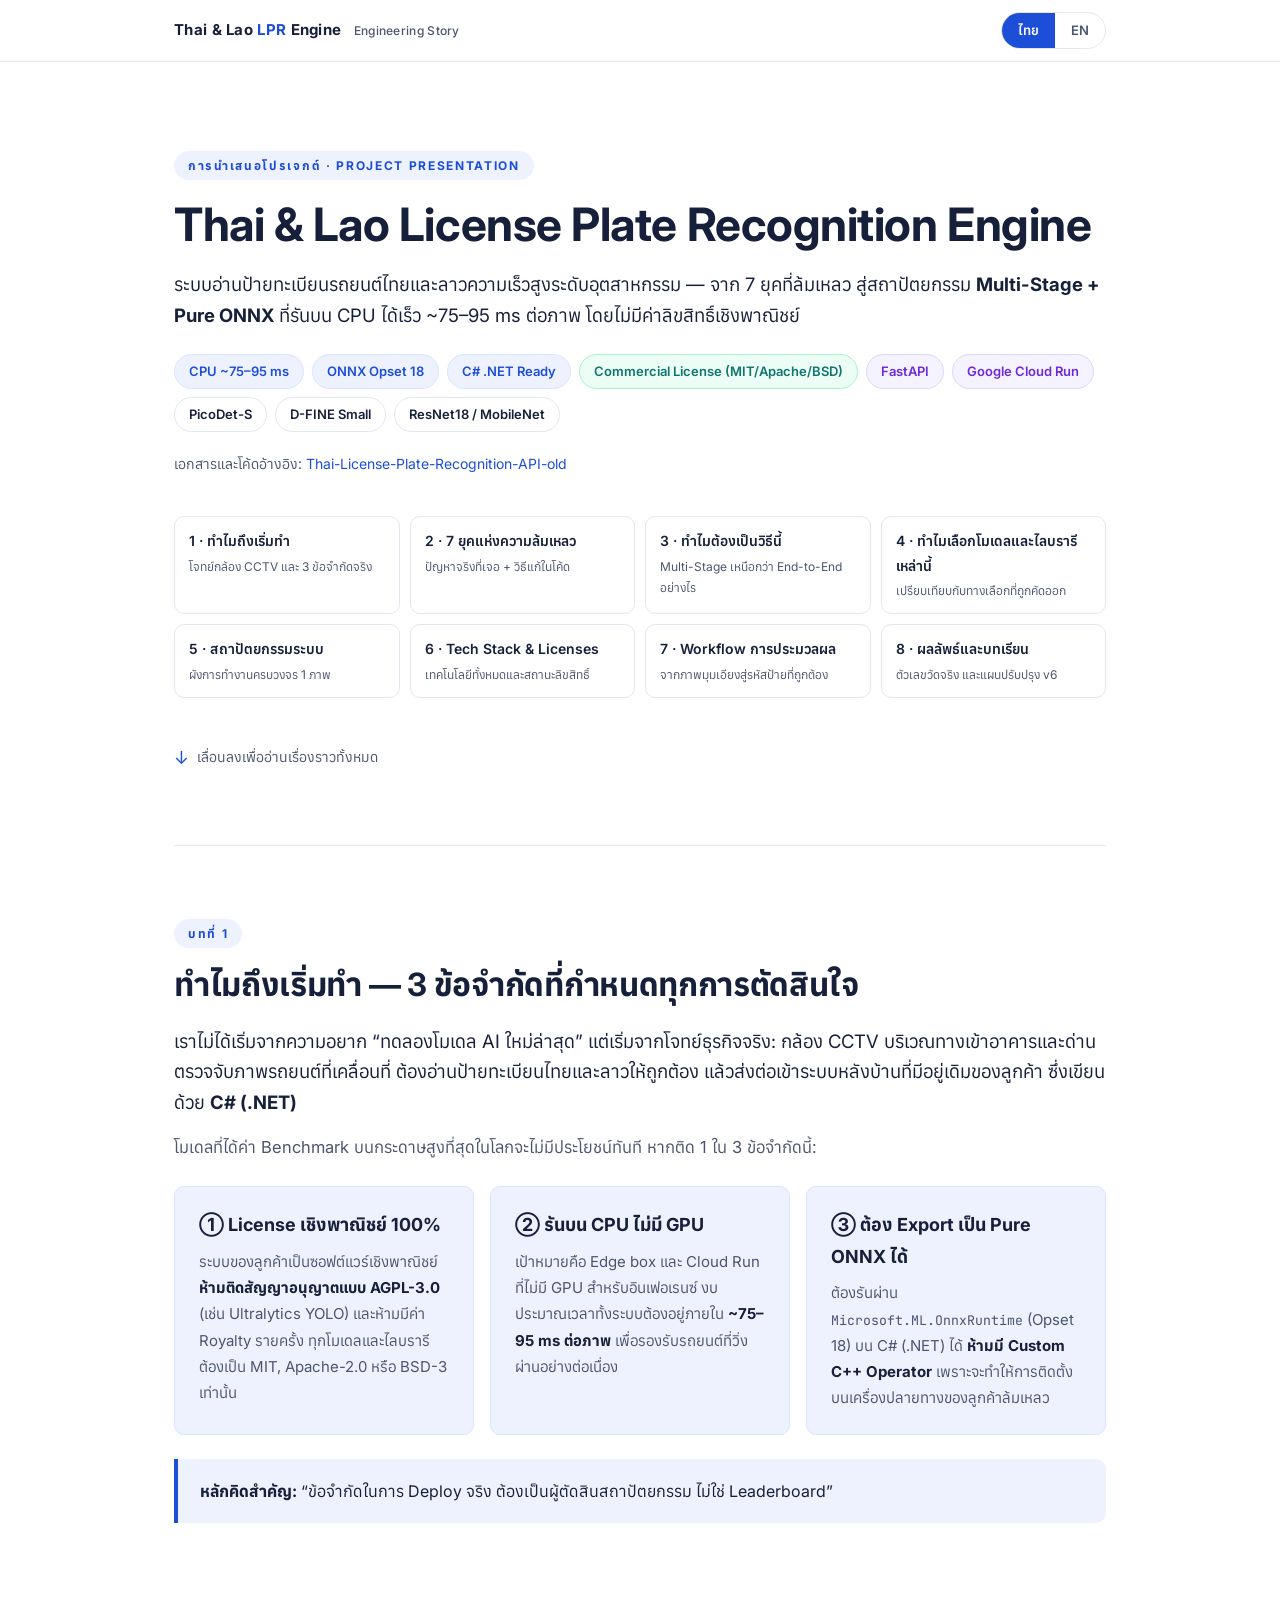
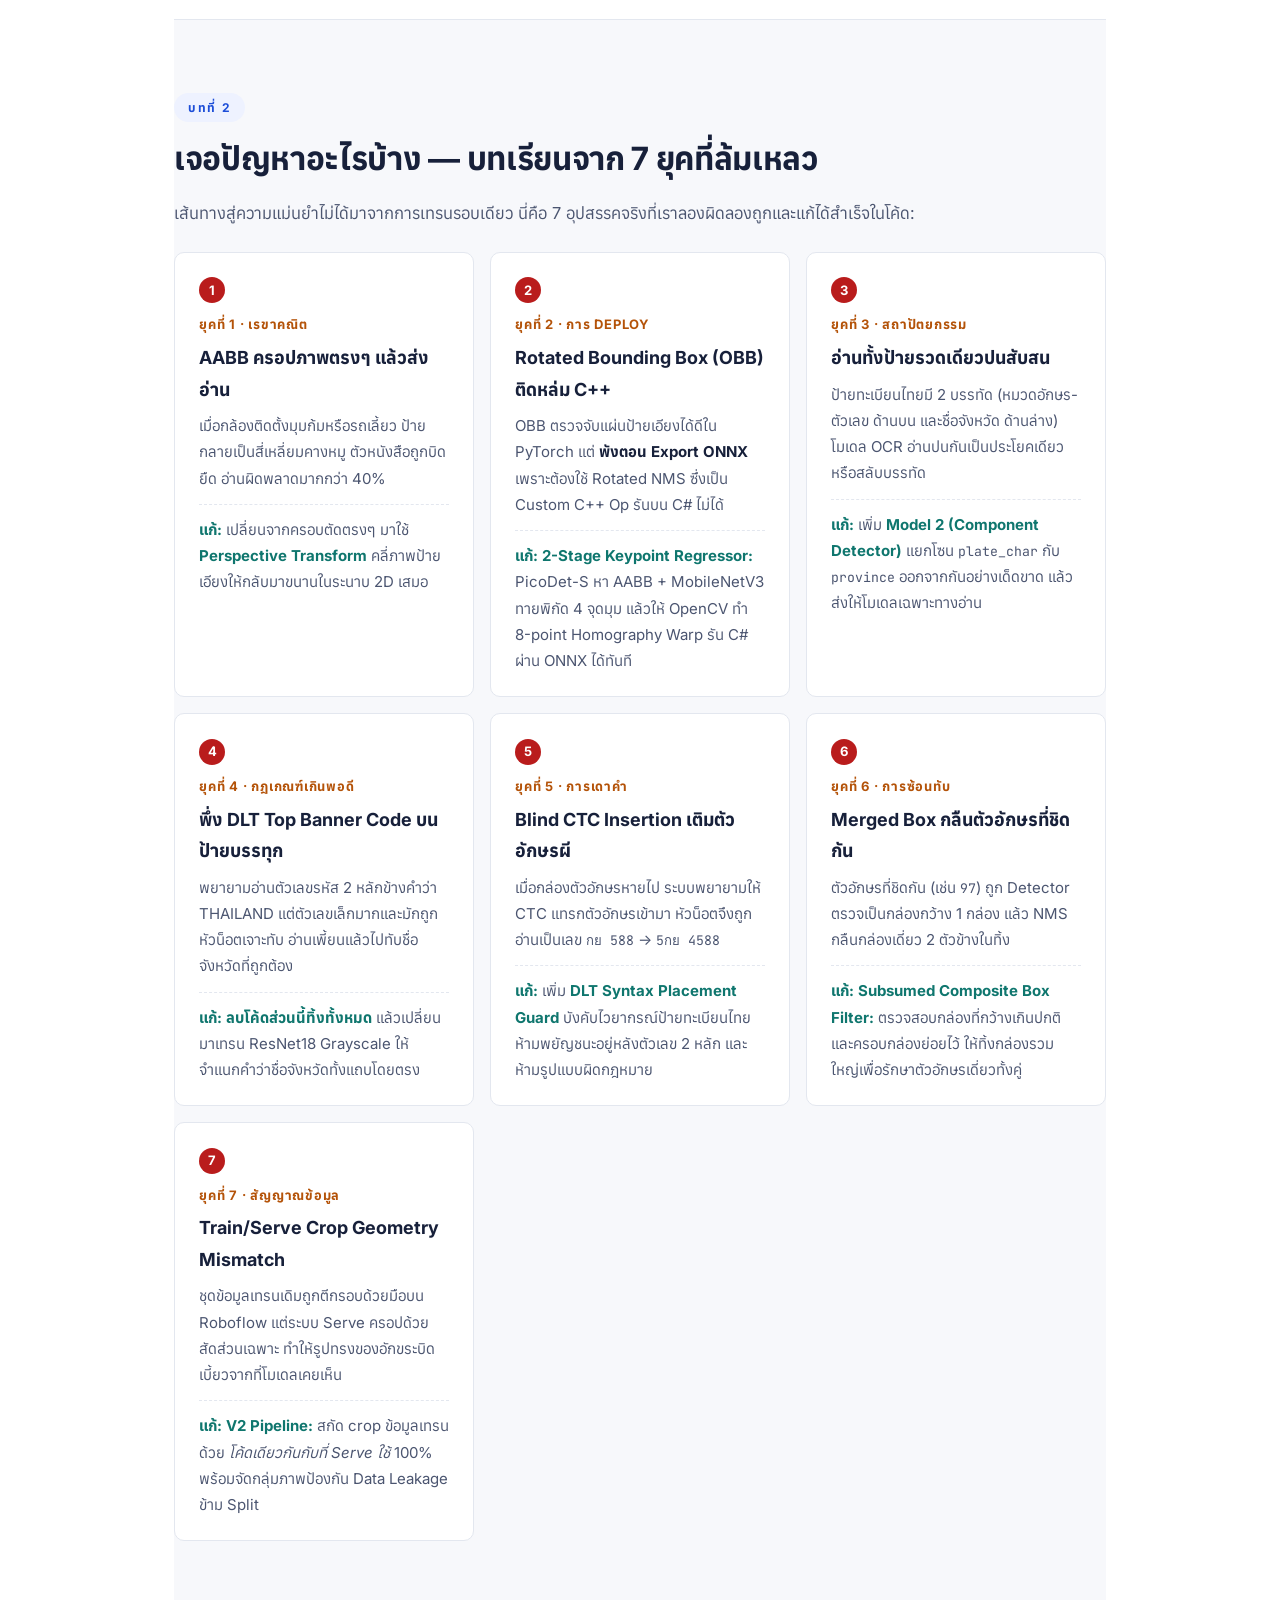
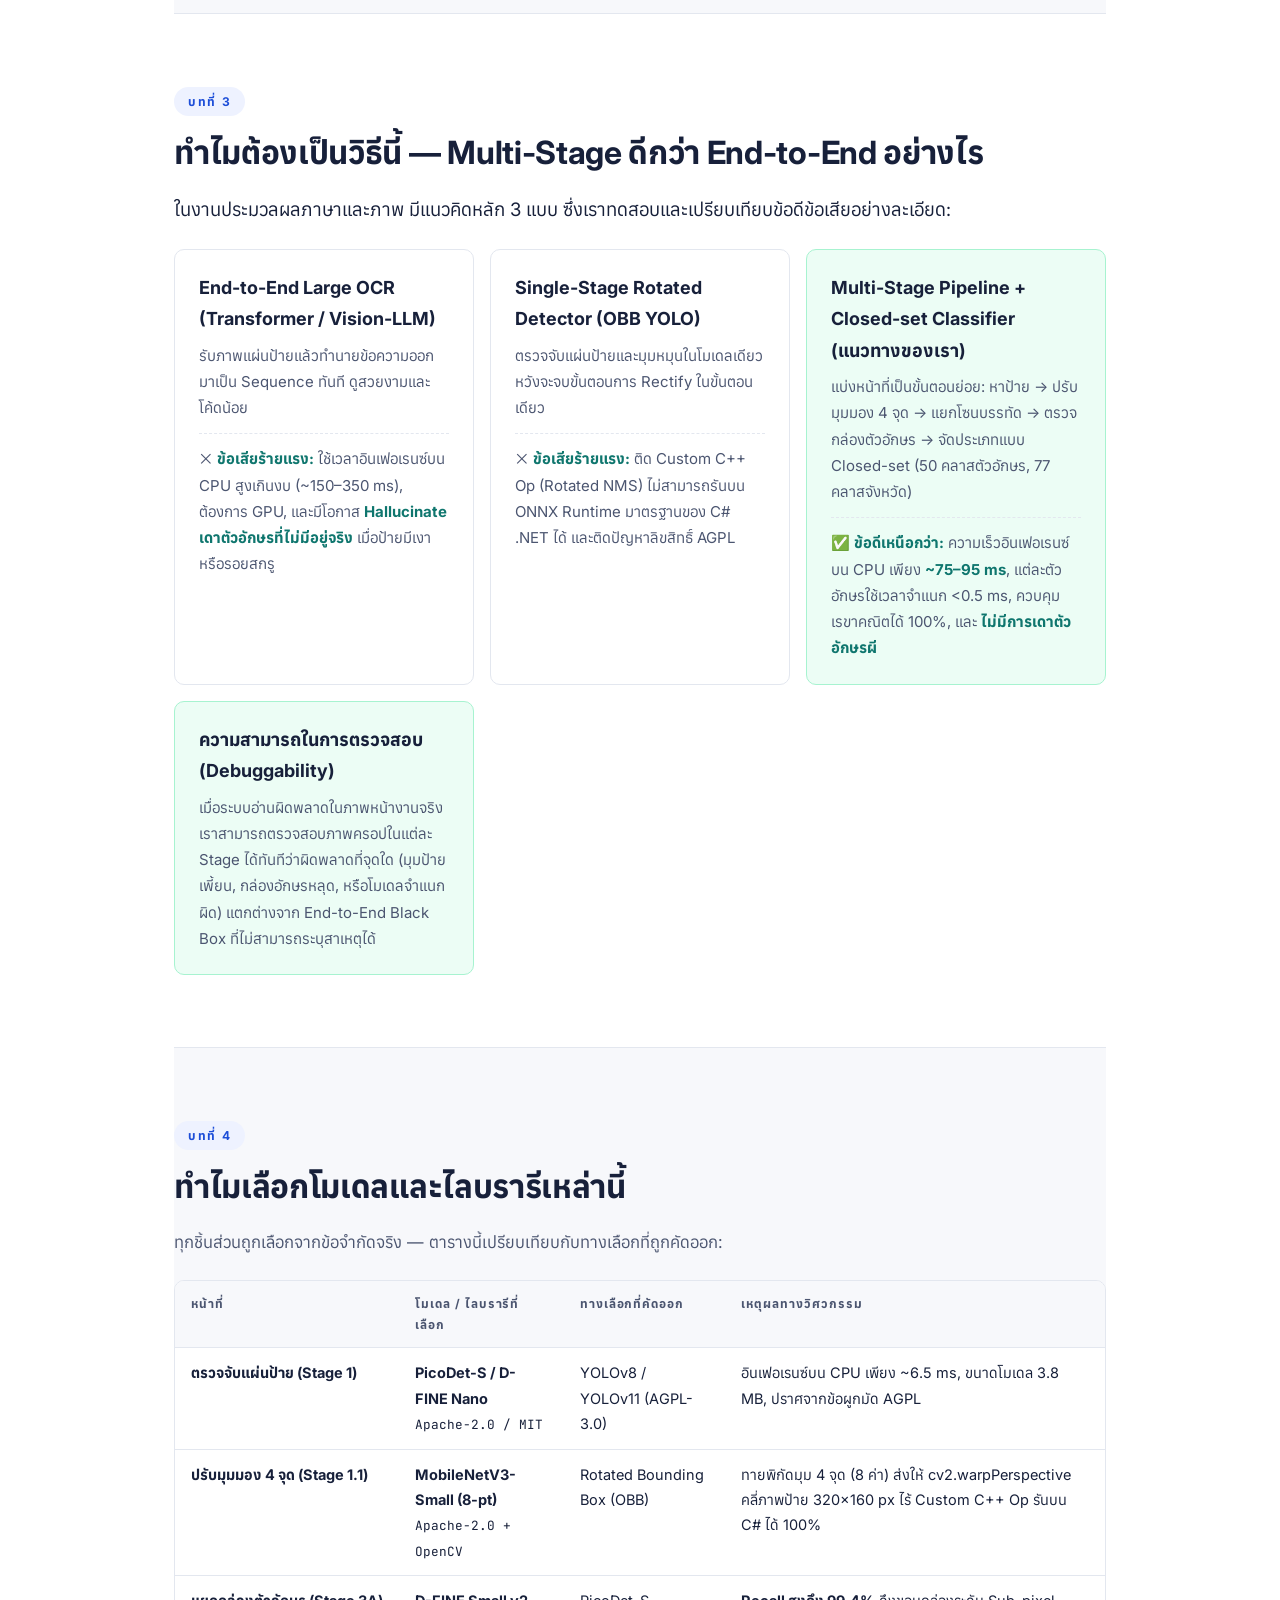
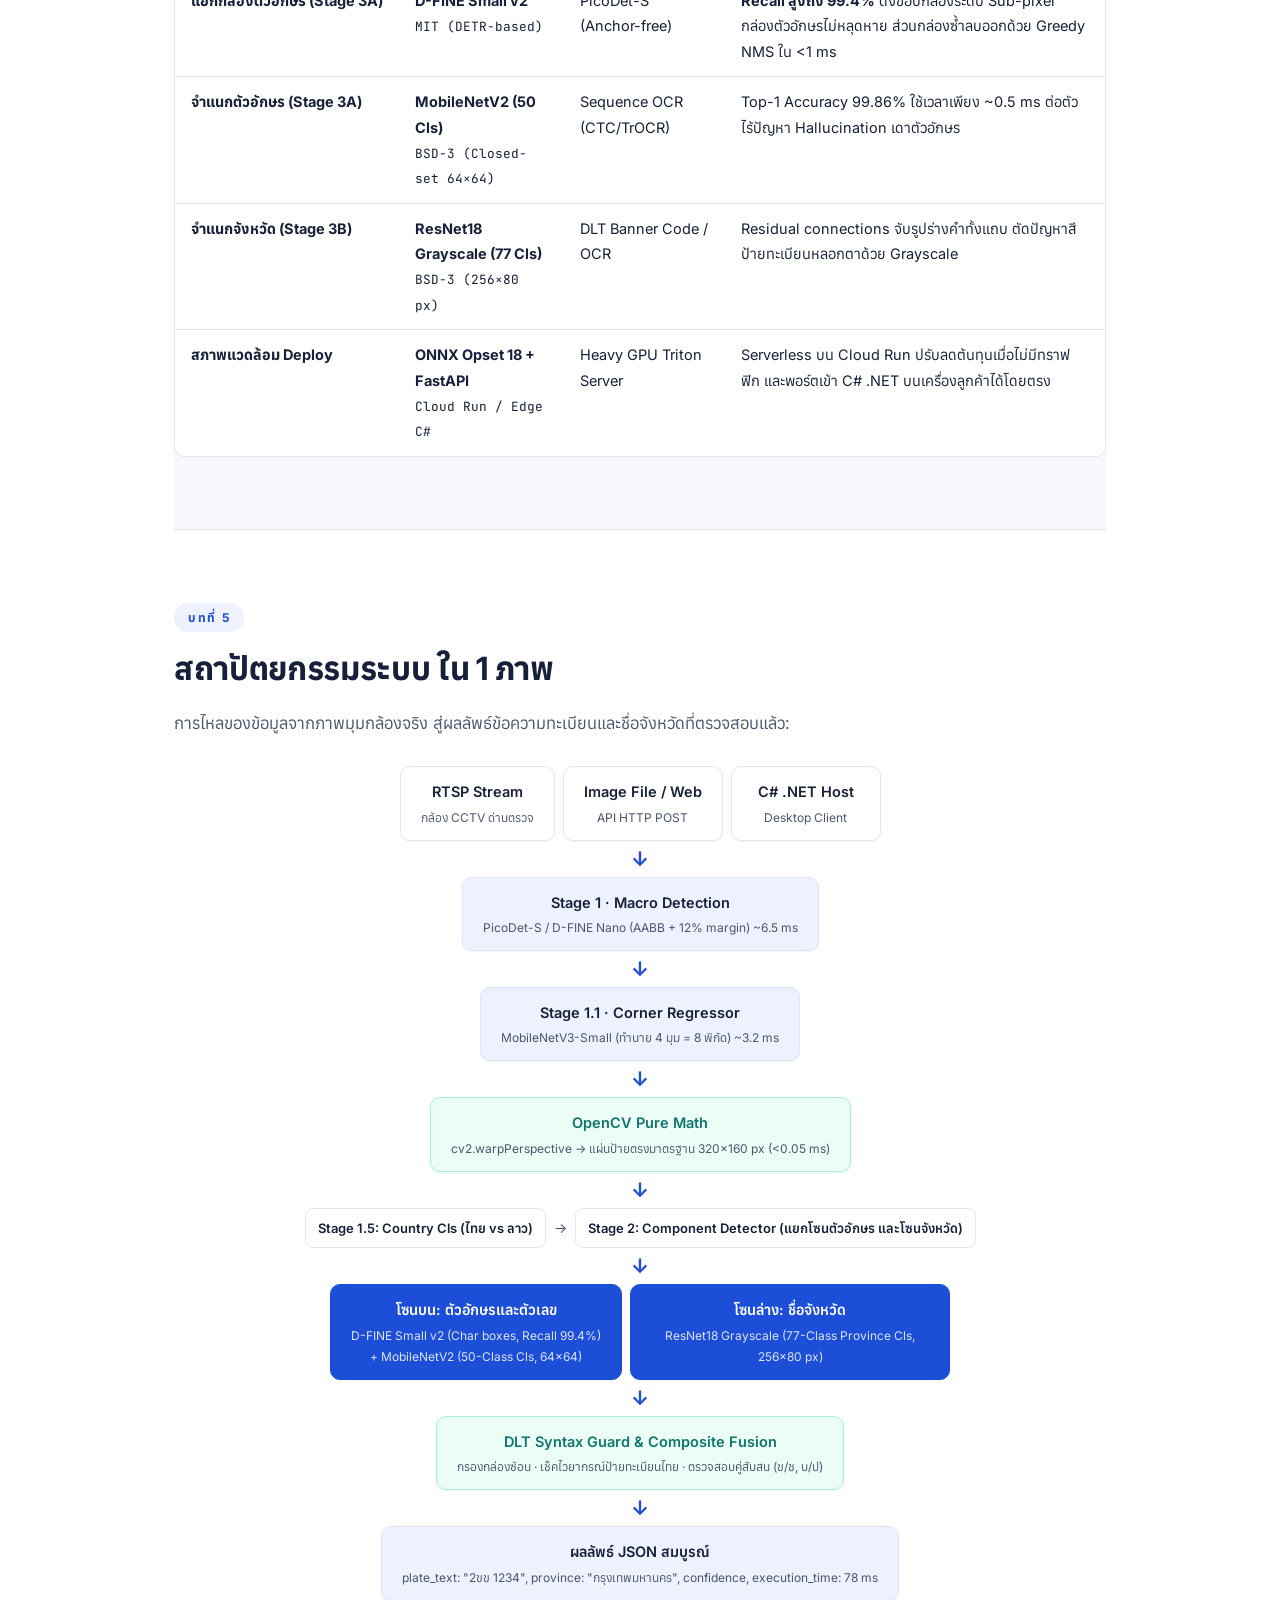
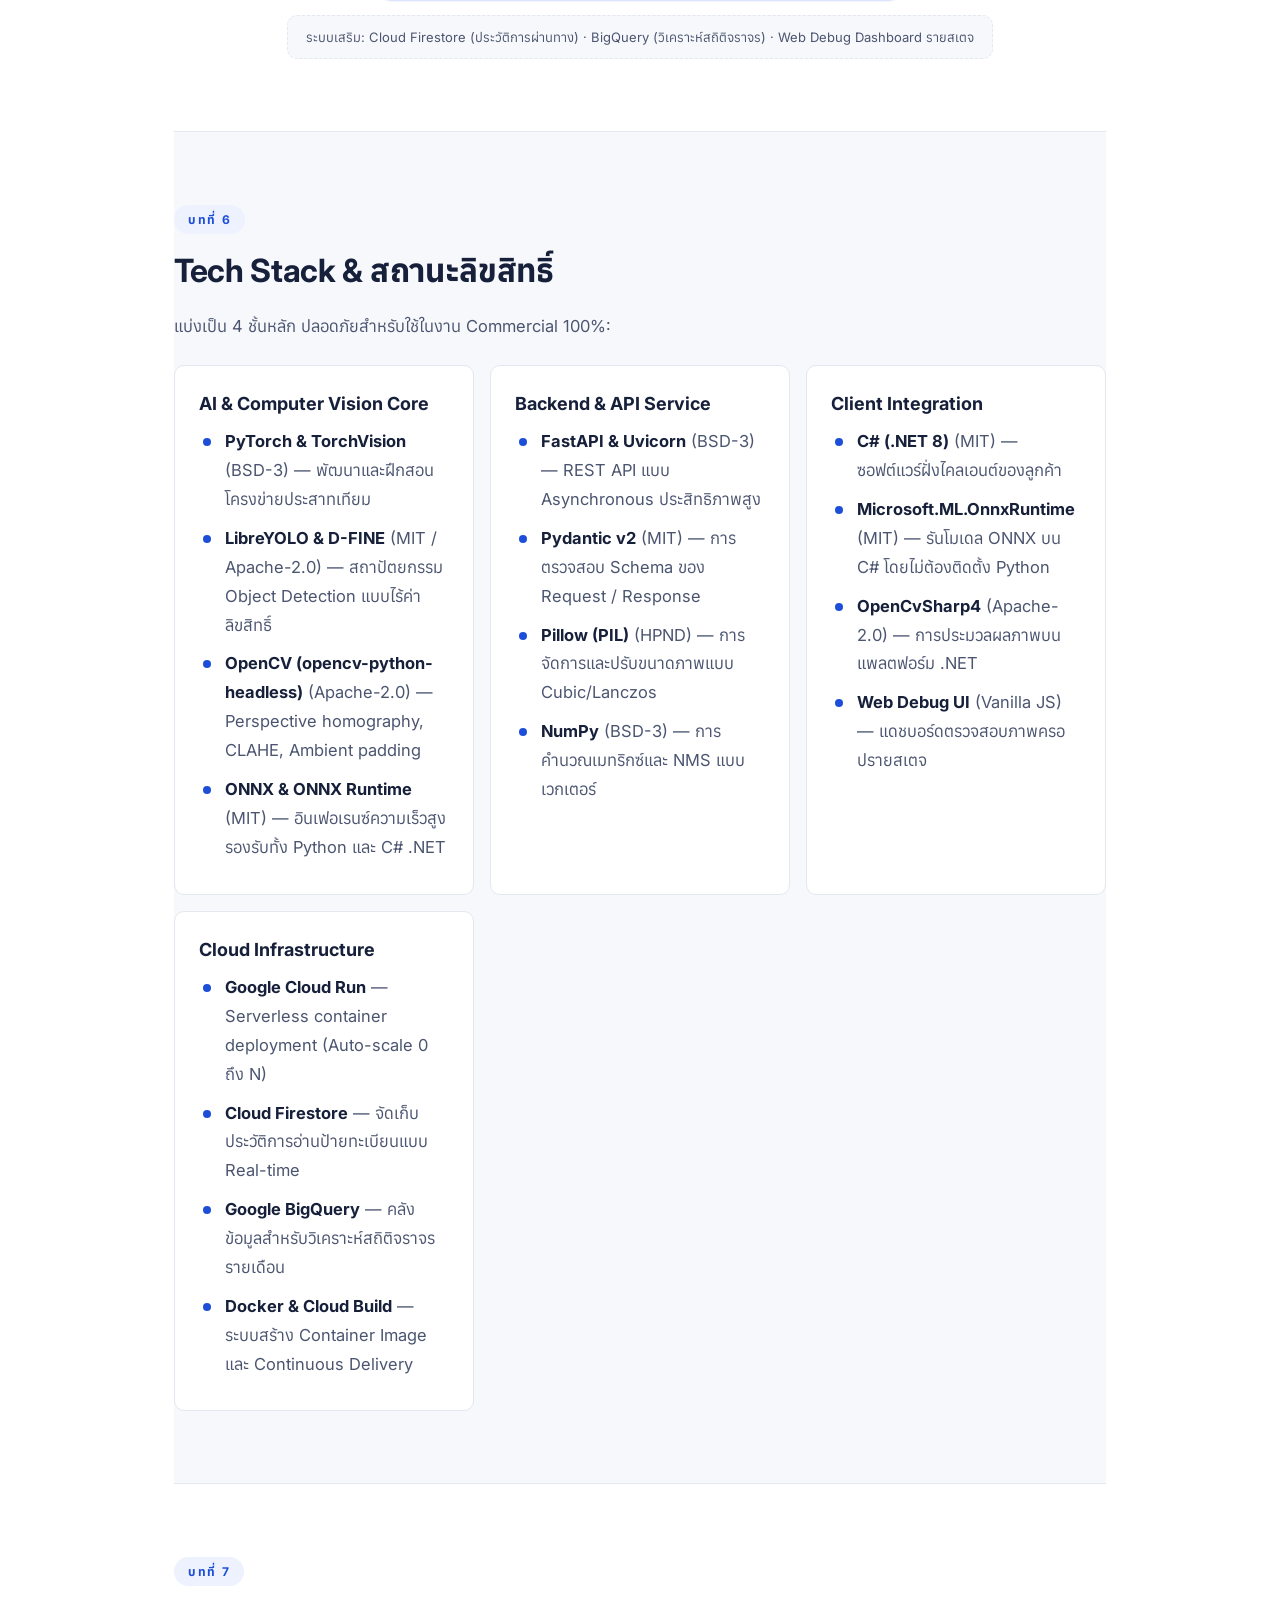
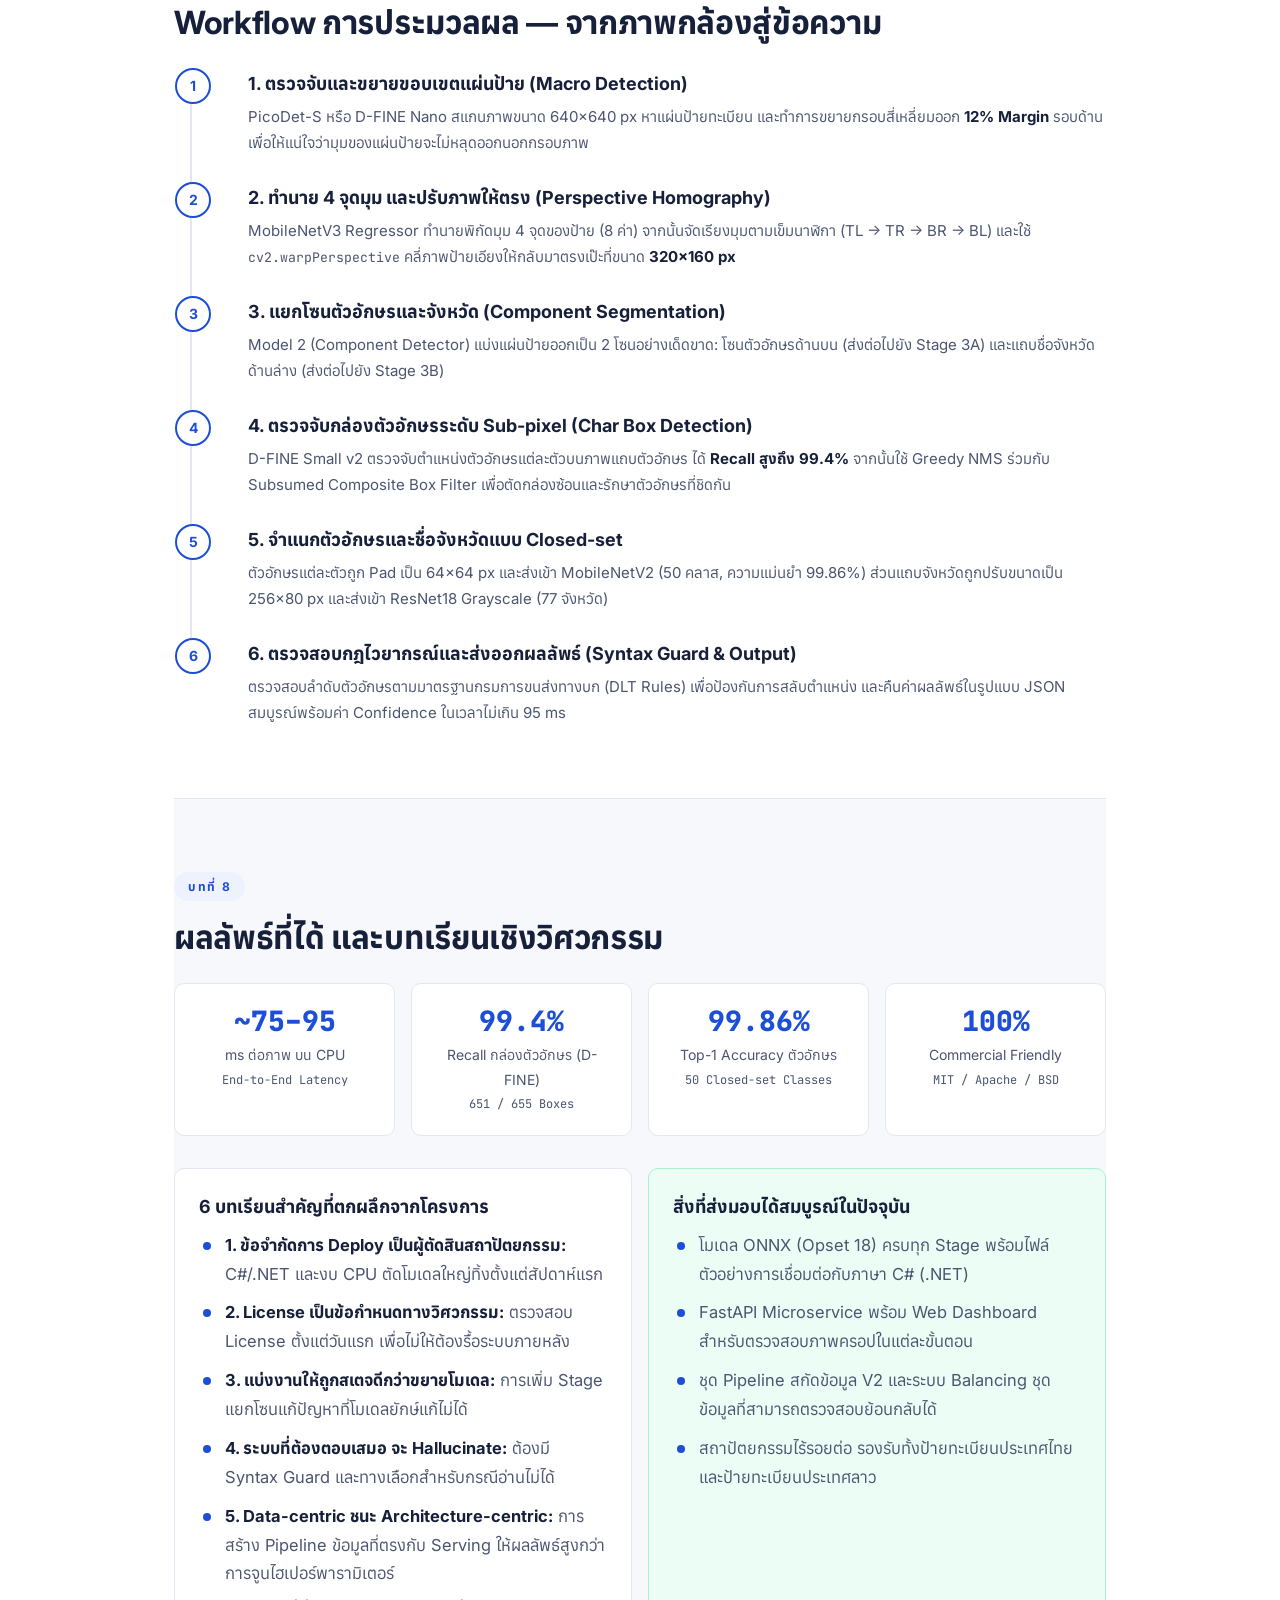
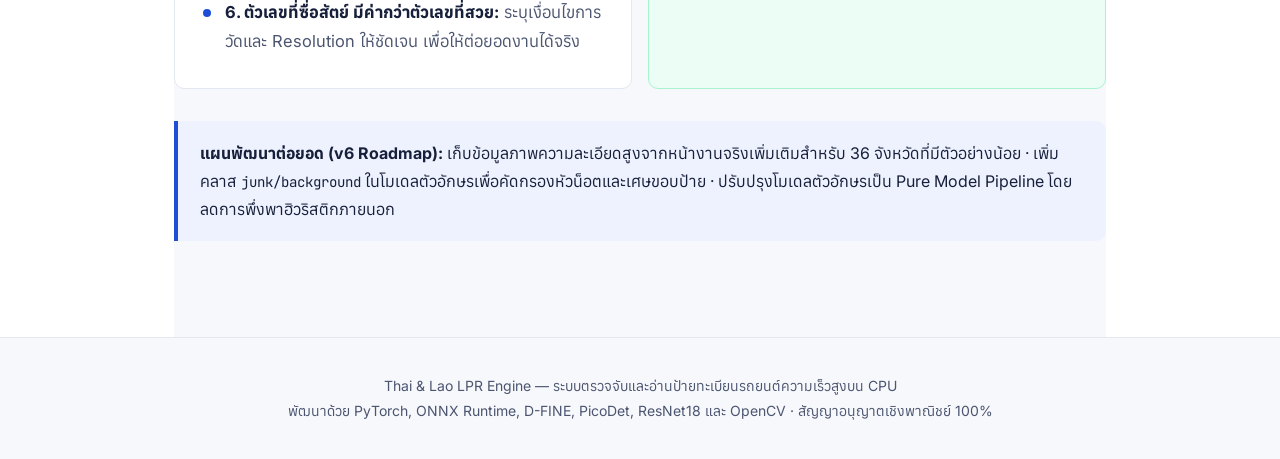
==== commit 00807a29: "feat: add COCO-to-YOLO conversion script and update character crop extraction rules" ====
--- a/docs/presentation.html
+++ b/docs/presentation.html
@@ -1,1501 +1,771 @@
 <!DOCTYPE html>
-<html lang="th">
+<html lang="th" data-lang="th">
 <head>
 <meta charset="UTF-8">
 <meta name="viewport" content="width=device-width, initial-scale=1.0">
-<title>Thai &amp; Lao LPR — เรื่องเล่าเชิงวิศวกรรม</title>
 <link rel="preconnect" href="https://fonts.googleapis.com">
 <link rel="preconnect" href="https://fonts.gstatic.com" crossorigin>
-<link href="https://fonts.googleapis.com/css2?family=Inter:wght@400;500;600;700&family=JetBrains+Mono:wght@400;500;600;700&family=Sarabun:wght@300;400;500;600;700;800&display=swap" rel="stylesheet">
+<link href="https://fonts.googleapis.com/css2?family=Anuphan:wght@400;500;600;700&family=Inter:wght@400;500;600;700;800&family=JetBrains+Mono:wght@400;500;600;700&display=swap" rel="stylesheet">
+<title>Thai &amp; Lao LPR Engine — Presentation</title>
 <style>
-:root{
-  /* ---------- professional light palette ---------- */
-  --bg:#ffffff;
-  --bg-soft:#f8fafc;
-  --bg-sunk:#f1f5f9;
-  --ink:#0f172a;
-  --body:#334155;
-  --muted:#64748b;
-  --faint:#94a3b8;
-  --line:#e5e7eb;
-  --line-2:#cbd5e1;
-  --accent:#1d4ed8;
-  --accent-2:#1e40af;
-  --accent-soft:#eff6ff;
-  --accent-line:#bfdbfe;
-  --good:#047857; --good-soft:#ecfdf5; --good-line:#a7f3d0;
-  --warn:#b45309; --warn-soft:#fffbeb; --warn-line:#fde68a;
-  --bad:#b91c1c;  --bad-soft:#fef2f2;  --bad-line:#fecaca;
-  --purple:#6d28d9; --purple-soft:#f5f3ff; --purple-line:#ddd6fe;
-  --font-sans:'Sarabun','Inter','Noto Sans Thai',-apple-system,BlinkMacSystemFont,'Segoe UI',Roboto,'Helvetica Neue',Arial,sans-serif;
-  --font-mono:'JetBrains Mono',ui-monospace,SFMono-Regular,Menlo,Consolas,monospace;
-  --r:8px;
-  --side:272px;
-  --bar:56px;
-}
-*{box-sizing:border-box;margin:0;padding:0}
-html{color-scheme:light}
-body{
-  font-family:var(--font-sans);font-size:16px;line-height:1.75;
-  background:var(--bg);color:var(--body);
-  -webkit-font-smoothing:antialiased;
-}
-
-/* ---------- sidebar table of contents ---------- */
-.side{position:fixed;inset:0 auto 0 0;width:var(--side);background:#fff;
-  border-right:1px solid var(--line);display:flex;flex-direction:column;z-index:60}
-.side-head{padding:20px 18px 14px;border-bottom:1px solid var(--line)}
-.side-brand{font-weight:700;font-size:14.5px;color:var(--ink);line-height:1.35}
-.side-brand small{display:block;font-weight:500;font-size:11.5px;color:var(--faint);margin-top:3px}
-.side-links{display:flex;gap:6px;margin-top:12px}
-.lang{font-size:11.5px;font-weight:600;color:var(--muted);text-decoration:none;
-  border:1px solid var(--line-2);border-radius:5px;padding:2px 9px}
-.lang:hover{color:var(--accent);border-color:var(--accent-line);background:var(--accent-soft)}
-.lang.on{color:#fff;background:var(--accent);border-color:var(--accent)}
-.navpills{display:flex;flex-direction:column;overflow-y:auto;flex:1;padding:12px 10px 16px;gap:1px}
-.navpills button{text-align:left;font:inherit;font-size:12.8px;line-height:1.45;color:var(--body);
-  background:none;border:0;border-radius:6px;padding:6px 10px;cursor:pointer;
-  transition:background .15s,color .15s}
-.navpills button:hover{background:var(--bg-sunk);color:var(--ink)}
-.navpills button.active{background:var(--accent-soft);color:var(--accent-2);font-weight:700}
-.navpills button.sep{margin-top:9px;padding-top:10px;border-top:1px solid var(--line)}
-.side-foot{padding:12px 14px;border-top:1px solid var(--line);display:flex;gap:8px}
-.side-foot button{flex:1;font:inherit;font-size:12px;font-weight:600;color:var(--body);background:#fff;
-  border:1px solid var(--line-2);border-radius:6px;padding:7px 10px;cursor:pointer;transition:all .15s}
-.side-foot button:hover{border-color:var(--accent);color:var(--accent)}
-
-/* ---------- mobile top bar ---------- */
-.mobilebar{display:none;position:fixed;top:0;left:0;right:0;height:var(--bar);z-index:65;
-  align-items:center;gap:10px;padding:0 14px;background:rgba(255,255,255,.94);
-  backdrop-filter:blur(8px);border-bottom:1px solid var(--line)}
-.mb-title{font-size:13.5px;font-weight:700;color:var(--ink);white-space:nowrap}
-.mobilebar select{flex:1;min-width:0;font:inherit;font-size:13px;color:var(--body);
-  background:#fff;border:1px solid var(--line-2);border-radius:6px;padding:6px 8px}
-.progress{position:fixed;top:0;left:var(--side);right:0;height:3px;width:0;z-index:70;
-  background:var(--accent);transition:width .1s linear}
-
-.deck{margin-left:var(--side)}
-.slide{position:relative;max-width:960px;margin:0 auto;padding:64px 48px 72px;
-  border-top:1px solid var(--line);scroll-margin-top:24px}
-.slide:first-child{border-top:0;padding-top:56px}
-
-/* ---------- chapter dividers ---------- */
-.act{background:var(--bg-soft)}
-.act .rnum{font-family:var(--font-mono);font-size:44px;font-weight:700;line-height:1;
-  letter-spacing:.06em;color:#cbd5e1;margin-bottom:4px}
-.act.neg .rnum{color:#fca5a5}
-.act.win .rnum{color:#86efac}
-.act h1{font-size:clamp(24px,3vw,34px);margin-bottom:10px}
-.act .q{font-size:17px;color:var(--accent);font-weight:600;margin-bottom:18px}
-.act.neg .q{color:var(--bad)}
-.act.win .q{color:var(--good)}
-.act .rule{height:1px;width:100%;background:var(--line-2);margin-bottom:22px}
-
-.beat{display:flex;gap:16px;align-items:flex-start;margin-bottom:16px}
-.beat .when{flex:0 0 104px;font-family:var(--font-mono);font-size:11.5px;font-weight:600;
-  color:var(--accent-2);background:var(--accent-soft);border:1px solid var(--accent-line);
-  border-radius:999px;padding:3px 0;text-align:center;margin-top:3px}
-.beat .what{flex:1;min-width:0}
-.beat .what h3{margin-bottom:2px}
-.beat.bad .when{color:var(--bad);background:var(--bad-soft);border-color:var(--bad-line)}
-.beat.good .when{color:var(--good);background:var(--good-soft);border-color:var(--good-line)}
-
-.lesson{border-left:3px solid var(--purple);background:var(--purple-soft);
-  padding:12px 18px;border-radius:0 6px 6px 0;margin:16px 0}
-.lesson .lt{font-size:11px;font-weight:700;letter-spacing:.12em;color:var(--purple);
-  text-transform:uppercase;margin-bottom:4px}
-.lesson p{margin:0;color:var(--ink);font-weight:600}
-
-.eyebrow{display:inline-block;font-size:11.5px;font-weight:600;letter-spacing:.08em;
-  text-transform:uppercase;color:var(--muted);background:var(--bg-sunk);
-  border:1px solid var(--line);padding:3px 10px;border-radius:4px;margin-bottom:16px}
-h1{font-size:clamp(26px,3.2vw,40px);line-height:1.28;font-weight:700;color:var(--ink);letter-spacing:-.2px}
-h2{font-size:clamp(21px,2.2vw,27px);line-height:1.4;font-weight:700;color:var(--ink);margin-bottom:12px}
-h3{font-size:16px;font-weight:700;color:var(--ink);margin:0 0 6px}
-p{color:var(--body);margin-bottom:12px;max-width:92ch}
-p strong,li strong{color:var(--ink);font-weight:700}
-.lead{font-size:17.5px;color:var(--body);max-width:80ch;margin-bottom:22px}
-.muted{color:var(--muted);font-size:13.5px}
-ul,ol{margin:0 0 12px 0;padding-left:22px;color:var(--body)}
-li{margin-bottom:6px}
-li::marker{color:var(--faint)}
-code,.mono{font-family:var(--font-mono);font-size:.87em}
-code{background:var(--bg-sunk);border:1px solid var(--line);border-radius:4px;padding:1px 5px;color:#1e3a8a}
-a{color:var(--accent)}
-.sub{font-size:12.5px;color:var(--muted);margin-top:5px}
-
-.grid{display:grid;gap:14px}
-.g2{grid-template-columns:repeat(2,minmax(0,1fr))}
-.g3{grid-template-columns:repeat(3,minmax(0,1fr))}
-.g4{grid-template-columns:repeat(4,minmax(0,1fr))}
-@media(max-width:1080px){.g3,.g4{grid-template-columns:repeat(2,minmax(0,1fr))}}
-@media(max-width:760px){.g2,.g3,.g4{grid-template-columns:1fr}}
-
-.card{background:#fff;border:1px solid var(--line);border-radius:var(--r);padding:16px 18px}
-.card.accent{background:var(--accent-soft);border-color:var(--accent-line)}
-.card.warn{background:var(--warn-soft);border-color:var(--warn-line)}
-.card.bad{background:var(--bad-soft);border-color:var(--bad-line)}
-.card.good{background:var(--good-soft);border-color:var(--good-line)}
-.card.purple{background:var(--purple-soft);border-color:var(--purple-line)}
-.card h3{display:flex;align-items:center;gap:8px}
-.card ul{padding-left:18px;margin-bottom:0}
-.card p:last-child{margin-bottom:0}
-.card.tight{padding:13px 15px}
-
-.stat{text-align:center;padding:16px 12px}
-.stat .v{font-family:var(--font-mono);font-size:clamp(22px,2.5vw,30px);font-weight:700;
-  line-height:1.15;color:var(--accent)}
-.stat .v.green{color:var(--good)} .stat .v.amber{color:var(--warn)}
-.stat .v.red{color:var(--bad)} .stat .v.purple{color:var(--purple)}
-.stat .l{font-size:12.5px;color:var(--muted);margin-top:7px;line-height:1.45}
-.stat .n{font-size:11.5px;color:var(--faint);font-family:var(--font-mono);margin-top:3px}
-
-.tw{overflow-x:auto;background:#fff;border:1px solid var(--line);
-  border-radius:var(--r);margin-bottom:16px}
-.tw.compact table{font-size:12.4px;min-width:680px}
-.tw.compact thead th{white-space:normal}
-.tw.compact thead th,.tw.compact tbody td{padding:8px 10px}
-.tw.compact th:last-child,.tw.compact td:last-child{white-space:normal}
-table{width:100%;border-collapse:collapse;font-size:13.5px;min-width:560px}
-thead th{background:var(--bg-soft);font-size:11px;text-transform:uppercase;letter-spacing:.07em;
-  color:var(--muted);font-weight:700;text-align:left;padding:10px 13px;
-  border-bottom:1px solid var(--line-2);white-space:nowrap}
-tbody td{padding:10px 13px;border-bottom:1px solid var(--line);color:var(--body);vertical-align:top}
-tbody tr:last-child td{border-bottom:0}
-tbody tr:hover td{background:var(--bg-soft)}
-td.num,th.num{font-family:var(--font-mono);text-align:right;white-space:nowrap}
-td.ok{color:var(--good);font-weight:600}
-td.no{color:var(--bad);font-weight:600}
-td.hi{color:var(--accent);font-weight:600}
-.pill{display:inline-block;font-size:11px;font-weight:700;padding:1px 8px;border-radius:4px;
-  border:1px solid;font-family:var(--font-mono)}
-.pill.p0{color:var(--bad);border-color:var(--bad-line);background:var(--bad-soft)}
-.pill.p1{color:var(--warn);border-color:var(--warn-line);background:var(--warn-soft)}
-.pill.p2{color:var(--accent);border-color:var(--accent-line);background:var(--accent-soft)}
-.pill.ok{color:var(--good);border-color:var(--good-line);background:var(--good-soft)}
-
-.callout{border-left:3px solid var(--accent);background:var(--accent-soft);padding:12px 16px;
-  border-radius:0 6px 6px 0;margin:14px 0;font-size:14px;color:var(--body)}
-.callout.warn{border-color:var(--warn);background:var(--warn-soft)}
-.callout.bad{border-color:var(--bad);background:var(--bad-soft)}
-.callout.good{border-color:var(--good);background:var(--good-soft)}
-.callout strong{color:var(--ink)}
-
-.plate{display:inline-flex;align-items:center;gap:10px;background:#fff;color:#111827;
-  border:2px solid #111827;border-radius:6px;padding:6px 14px;font-weight:700;
-  font-size:20px;letter-spacing:.06em}
-.plate.wrong{border-color:var(--bad);background:var(--bad-soft)}
-.plate.right{border-color:var(--good);background:var(--good-soft)}
-.plate .note{font-size:11px;font-weight:600;letter-spacing:0;color:var(--muted)}
-.chip{display:inline-block;font-family:var(--font-mono);font-size:12.5px;background:var(--bg-sunk);
-  border:1px solid var(--line);border-radius:4px;padding:2px 7px;color:#1e3a8a;margin:2px 4px 2px 0}
-.chip.r{color:var(--bad);border-color:var(--bad-line);background:var(--bad-soft)}
-.chip.a{color:var(--warn);border-color:var(--warn-line);background:var(--warn-soft)}
-
-.flow{display:flex;flex-direction:column;gap:10px;margin-bottom:18px}
-.frow{display:flex;align-items:stretch;gap:9px;flex-wrap:wrap}
-.node{flex:1 1 150px;min-width:130px;background:#fff;border:1px solid var(--line);
-  border-left:3px solid var(--line-2);border-radius:var(--r);padding:11px 13px}
-.node .tag{font-size:10px;font-weight:700;letter-spacing:.1em;color:var(--faint);text-transform:uppercase}
-.node .nm{font-size:14px;font-weight:700;color:var(--ink);margin:2px 0 3px}
-.node .ds{font-size:12.5px;color:var(--muted);line-height:1.55}
-.node.a{border-left-color:var(--accent)}
-.node.b{border-left-color:var(--good)}
-.node.c{border-left-color:var(--purple)}
-.node.w{border-left-color:var(--warn)}
-.arrow{align-self:center;color:var(--faint);font-size:16px;padding:0 2px}
-
-.barwrap{display:flex;flex-direction:column;gap:9px}
-.bar{display:grid;grid-template-columns:160px 1fr 82px;gap:10px;align-items:center;font-size:13px}
-@media(max-width:760px){.bar{grid-template-columns:1fr 54px;grid-template-areas:'l v' 't t';row-gap:4px}
-  .bar .bl{grid-area:l}.bar .bt{grid-area:t}.bar .bv{grid-area:v}}
-.bar .bl{color:var(--body);white-space:nowrap;overflow:hidden;text-overflow:ellipsis}
-.bar .bt{height:8px;border-radius:999px;background:var(--bg-sunk);overflow:hidden}
-.bar .bf{height:100%;border-radius:999px;background:var(--accent)}
-.bar .bf.g{background:var(--good)}
-.bar .bf.a{background:var(--warn)}
-.bar .bf.r{background:var(--bad)}
-.bar .bv{font-family:var(--font-mono);font-size:12.5px;text-align:right;color:var(--ink)}
-
-/* ---------- utilities ---------- */
-.totop{position:fixed;right:22px;bottom:22px;z-index:70;font:inherit;font-size:13px;font-weight:600;
-  color:var(--ink);background:#fff;border:1px solid var(--line-2);border-radius:6px;
-  padding:9px 14px;cursor:pointer;box-shadow:0 2px 10px rgba(15,23,42,.08);
-  opacity:0;pointer-events:none;transform:translateY(6px);
-  transition:opacity .2s,transform .2s,border-color .15s}
-.totop.show{opacity:1;pointer-events:auto;transform:none}
-.totop:hover{border-color:var(--accent);color:var(--accent)}
-.counter{position:fixed;right:22px;bottom:66px;z-index:70;font-family:var(--font-mono);font-size:11.5px;
-  color:var(--muted);background:#fff;border:1px solid var(--line);border-radius:6px;
-  padding:4px 10px;box-shadow:0 2px 8px rgba(15,23,42,.06);opacity:0;transition:opacity .2s}
-.counter.show{opacity:1}
-.counter b{color:var(--accent);font-weight:700}
-.secnum{position:absolute;top:26px;right:48px;font-family:var(--font-mono);font-size:11.5px;
-  color:var(--faint);letter-spacing:.06em}
-.footer-note{margin-top:26px;padding-top:14px;border-top:1px solid var(--line);
-  font-size:12px;color:var(--faint)}
-
-/* ---------- responsive ---------- */
-@media(max-width:1024px){
-  .side{display:none}
-  .deck{margin-left:0;padding-top:var(--bar)}
-  .progress{left:0}
-  .mobilebar{display:flex}
-  .slide{padding:48px 24px 56px}
-  .slide:first-child{padding-top:36px}
-  .act{padding:56px 24px 48px}
-  .secnum{position:static;margin:0 0 10px;font-size:11px}
-}
-@media(max-width:760px){.footer-note{font-size:11px}}
-
-@media print{
-  .side,.mobilebar,.totop,.counter,.progress{display:none}
-  .deck{margin-left:0;padding-top:0}
-  .slide{max-width:none;padding:16px 0;page-break-after:always;page-break-inside:avoid}
-  .slide:first-child{padding-top:0}
-  .act{background:#fff}
-  a{color:inherit;text-decoration:none}
-}
+  :root{
+    --accent:#1d4ed8;
+    --accent-soft:#eef2ff;
+    --accent-line:#bfdbfe;
+    --ink:#17203a;
+    --ink-soft:#4b5570;
+    --line:#e3e7ef;
+    --bg:#ffffff;
+    --bg-alt:#f7f8fb;
+    --card:#ffffff;
+    --good:#0f766e;
+    --good-soft:#ecfdf5;
+    --good-line:#a7f3d0;
+    --warn:#b45309;
+    --warn-soft:#fffbeb;
+    --warn-line:#fde68a;
+    --bad:#b91c1c;
+    --bad-soft:#fef2f2;
+    --bad-line:#fecaca;
+    --purple:#6d28d9;
+    --purple-soft:#f5f3ff;
+    --radius:10px;
+    --mono:'JetBrains Mono',ui-monospace,Menlo,Consolas,monospace;
+  }
+  *{box-sizing:border-box;margin:0;padding:0}
+  html{scroll-behavior:smooth}
+  html[data-lang="th"] .en{display:none !important}
+  html[data-lang="en"] .th{display:none !important}
+  body{
+    font-family:"Inter","Anuphan",system-ui,-apple-system,"Segoe UI",sans-serif;
+    color:var(--ink);
+    background:var(--bg);
+    line-height:1.75;
+    font-size:16.5px;
+  }
+  /* progress bar */
+  #progress{position:fixed;top:0;left:0;height:3px;width:0;background:var(--accent);z-index:50;transition:width .1s linear}
+  /* header */
+  header{
+    position:sticky;top:0;z-index:40;
+    background:rgba(255,255,255,.94);backdrop-filter:blur(8px);
+    border-bottom:1px solid var(--line);
+  }
+  .header-in{
+    max-width:980px;margin:0 auto;padding:12px 24px;
+    display:flex;align-items:center;justify-content:space-between;gap:16px;
+  }
+  .brand{font-weight:700;font-size:15px;letter-spacing:.02em}
+  .brand span{color:var(--accent)}
+  .brand small{display:inline-block;margin-left:8px;font-size:12px;font-weight:500;color:var(--ink-soft)}
+  .lang-toggle{display:flex;border:1px solid var(--line);border-radius:999px;overflow:hidden;background:#fff}
+  .lang-toggle button{
+    border:0;background:transparent;cursor:pointer;
+    font:inherit;font-size:13px;font-weight:600;
+    padding:6px 16px;color:var(--ink-soft);
+  }
+  .lang-toggle button.active{background:var(--accent);color:#fff}
+  /* layout */
+  main{max-width:980px;margin:0 auto;padding:0 24px}
+  section{padding:72px 0;border-bottom:1px solid var(--line)}
+  section:last-of-type{border-bottom:0}
+  section.alt{background:var(--bg-alt);max-width:none}
+  section.alt > *{max-width:980px;margin-left:auto;margin-right:auto}
+  .kicker{
+    display:inline-block;font-size:12px;font-weight:700;letter-spacing:.14em;
+    text-transform:uppercase;color:var(--accent);
+    background:var(--accent-soft);border-radius:999px;padding:4px 14px;margin-bottom:16px;
+  }
+  h1{font-size:clamp(30px,5vw,46px);line-height:1.25;letter-spacing:-.01em}
+  h2{font-size:clamp(24px,3.5vw,32px);line-height:1.3;margin-bottom:20px;letter-spacing:-.01em}
+  h3{font-size:18px;margin-bottom:8px}
+  p{margin-bottom:16px;color:var(--ink-soft)}
+  p.lead{font-size:18.5px;color:var(--ink);line-height:1.65}
+  strong{color:var(--ink)}
+  a{color:var(--accent);text-decoration:none}
+  a:hover{text-decoration:underline}
+  code,.mono{font-family:var(--mono);font-size:.88em}
+  code{background:#edf2f7;border:1px solid var(--line);border-radius:4px;padding:2px 6px;color:#1e3a8a}
+  ul.clean{list-style:none;margin:8px 0 16px}
+  ul.clean li{position:relative;padding-left:26px;margin-bottom:10px;color:var(--ink-soft)}
+  ul.clean li::before{
+    content:"";position:absolute;left:4px;top:11px;
+    width:8px;height:8px;border-radius:50%;background:var(--accent);
+  }
+  /* hero */
+  .hero{padding:88px 0 72px;border-bottom:1px solid var(--line)}
+  .hero .tag{font-size:14px;color:var(--ink-soft);margin-top:20px}
+  .chips{display:flex;flex-wrap:wrap;gap:8px;margin-top:24px}
+  .chip{
+    font-size:13px;font-weight:600;color:var(--ink);
+    background:#fff;border:1px solid var(--line);border-radius:999px;padding:5px 14px;
+  }
+  .chip.accent{background:var(--accent-soft);border-color:#dbe4ff;color:var(--accent)}
+  .chip.good{background:var(--good-soft);border-color:var(--good-line);color:var(--good)}
+  .chip.purple{background:var(--purple-soft);border-color:#ddd6fe;color:var(--purple)}
+  .scroll-hint{margin-top:44px;font-size:14px;color:var(--ink-soft);display:flex;align-items:center;gap:8px}
+  .scroll-hint .arrow{animation:bob 1.6s infinite;font-size:18px;color:var(--accent)}
+  @keyframes bob{0%,100%{transform:translateY(0)}50%{transform:translateY(6px)}}
+  .toc{display:grid;grid-template-columns:repeat(auto-fit,minmax(210px,1fr));gap:10px;margin-top:40px}
+  .toc a{
+    display:block;font-size:14px;font-weight:600;text-decoration:none;color:var(--ink);
+    border:1px solid var(--line);border-radius:var(--radius);padding:12px 14px;background:#fff;
+    transition:border-color .15s, color .15s, transform .15s;
+  }
+  .toc a:hover{border-color:var(--accent);color:var(--accent);transform:translateY(-2px)}
+  .toc a small{display:block;font-weight:400;color:var(--ink-soft);font-size:12px;margin-top:2px}
+  /* cards */
+  .cards{display:grid;gap:16px;margin-top:24px}
+  .cards.two{grid-template-columns:repeat(auto-fit,minmax(300px,1fr))}
+  .cards.three{grid-template-columns:repeat(auto-fit,minmax(260px,1fr))}
+  .card{
+    background:var(--card);border:1px solid var(--line);border-radius:var(--radius);
+    padding:22px 24px;
+  }
+  .card.accent{background:var(--accent-soft);border-color:#dbe4ff}
+  .card.good{background:var(--good-soft);border-color:var(--good-line)}
+  .card.warn{background:var(--warn-soft);border-color:var(--warn-line)}
+  .card.bad{background:var(--bad-soft);border-color:var(--bad-line)}
+  .card.purple{background:var(--purple-soft);border-color:#ddd6fe}
+  .card .num{
+    display:inline-flex;align-items:center;justify-content:center;
+    width:26px;height:26px;border-radius:50%;
+    background:var(--accent);color:#fff;font-size:13px;font-weight:700;margin-bottom:10px;
+  }
+  .card .num.bad{background:var(--bad)}
+  .card .num.good{background:var(--good)}
+  .card .prob{color:var(--warn);font-weight:700;font-size:13px;letter-spacing:.06em;text-transform:uppercase;margin-bottom:6px}
+  .card p{margin-bottom:0;font-size:15px}
+  .card .fix{margin-top:12px;padding-top:12px;border-top:1px dashed var(--line);font-size:15px;color:var(--ink-soft)}
+  .card .fix strong{color:var(--good)}
+  /* callout */
+  .callout{
+    background:var(--accent-soft);border-left:4px solid var(--accent);
+    border-radius:0 var(--radius) var(--radius) 0;
+    padding:18px 22px;margin:24px 0;font-size:16px;color:var(--ink);
+  }
+  .callout.good{background:var(--good-soft);border-left-color:var(--good)}
+  .callout.warn{background:var(--warn-soft);border-left-color:var(--warn)}
+  .callout.bad{background:var(--bad-soft);border-left-color:var(--bad)}
+  /* tables */
+  .table-wrap{overflow-x:auto;margin-top:24px;border:1px solid var(--line);border-radius:var(--radius);background:#fff}
+  table{width:100%;border-collapse:collapse;font-size:14.5px;min-width:660px}
+  th,td{text-align:left;padding:12px 16px;border-bottom:1px solid var(--line);vertical-align:top}
+  th{background:var(--bg-alt);font-size:12px;letter-spacing:.08em;text-transform:uppercase;color:var(--ink-soft);font-weight:700}
+  tr:last-child td{border-bottom:0}
+  td:first-child{font-weight:700;color:var(--ink);white-space:nowrap}
+  td.num{font-family:var(--mono);text-align:right}
+  td.ok{color:var(--good);font-weight:700}
+  td.bad{color:var(--bad);font-weight:700}
+  td.hi{color:var(--accent);font-weight:700}
+  /* diagram */
+  .diagram{margin-top:28px;display:flex;flex-direction:column;align-items:center;gap:0}
+  .d-row{display:flex;flex-wrap:wrap;gap:8px;justify-content:center}
+  .d-node{
+    background:#fff;border:1px solid var(--line);border-radius:var(--radius);
+    padding:12px 20px;font-size:14.5px;font-weight:600;text-align:center;min-width:150px;
+    box-shadow:0 1px 2px rgba(23,32,58,.05);
+  }
+  .d-node small{display:block;font-weight:400;color:var(--ink-soft);font-size:12px;margin-top:2px}
+  .d-node.primary{background:var(--accent);border-color:var(--accent);color:#fff}
+  .d-node.primary small{color:#dbe4ff}
+  .d-node.accent{background:var(--accent-soft);border-color:#dbe4ff}
+  .d-node.good{background:var(--good-soft);border-color:var(--good-line);color:var(--good)}
+  .d-arrow{color:var(--accent);font-size:20px;line-height:1;padding:8px 0;font-weight:700}
+  .d-steps{display:flex;flex-wrap:wrap;gap:6px;justify-content:center;align-items:center}
+  .d-step{
+    background:#fff;border:1px solid var(--line);border-radius:8px;
+    padding:8px 12px;font-size:13px;font-weight:600;
+  }
+  .d-plus{color:var(--ink-soft);font-size:14px;padding:0 2px}
+  .d-side{
+    margin-top:14px;font-size:13px;color:var(--ink-soft);
+    background:var(--bg-alt);border:1px dashed var(--line);border-radius:var(--radius);
+    padding:10px 18px;text-align:center;max-width:720px;
+  }
+  /* steps (workflow) */
+  .steps{counter-reset:step;margin-top:24px}
+  .step{
+    position:relative;padding:0 0 26px 56px;border-left:2px solid var(--line);
+    margin-left:16px;
+  }
+  .step:last-child{border-left-color:transparent;padding-bottom:0}
+  .step::before{
+    counter-increment:step;content:counter(step);
+    position:absolute;left:-17px;top:0;
+    width:32px;height:32px;border-radius:50%;
+    background:#fff;border:2px solid var(--accent);color:var(--accent);
+    font-weight:700;font-size:14px;display:flex;align-items:center;justify-content:center;
+  }
+  .step h3{margin-bottom:4px}
+  .step p{font-size:15px;margin-bottom:0}
+  /* stats */
+  .grid4{display:grid;grid-template-columns:repeat(auto-fit,minmax(200px,1fr));gap:16px;margin-top:24px}
+  .stat{background:#fff;border:1px solid var(--line);border-radius:var(--radius);padding:20px;text-align:center}
+  .stat .big{font-size:28px;font-weight:800;color:var(--accent);line-height:1.2;font-family:var(--mono)}
+  .stat .lbl{font-size:14px;color:var(--ink-soft);margin-top:6px}
+  .stat .sub{font-size:12px;color:var(--ink-soft);margin-top:2px;font-family:var(--mono)}
+  /* plate pill preview */
+  .plate-pill{
+    display:inline-flex;align-items:center;gap:8px;padding:4px 12px;
+    background:#fff;border:2px solid #111827;border-radius:6px;font-weight:700;font-size:16px;
+  }
+  .plate-pill.wrong{border-color:var(--bad);background:var(--bad-soft);color:var(--bad)}
+  .plate-pill.right{border-color:var(--good);background:var(--good-soft);color:var(--good)}
+  /* footer */
+  footer{background:var(--bg-alt);border-top:1px solid var(--line);padding:36px 24px;text-align:center}
+  footer p{font-size:14px;margin:0 auto;max-width:760px}
+  @media (max-width:640px){
+    body{font-size:15.5px}
+    section{padding:56px 0}
+    .hero{padding:64px 0 56px}
+    .step{padding-left:44px}
+  }
 </style>
 </head>
 <body>
-
-<aside class="side">
-  <div class="side-head">
-    <div class="side-brand">Thai &amp; Lao LPR<small>เรื่องเล่าเชิงวิศวกรรม · 136 commits</small></div>
-    <div class="side-links">
-      <a class="lang on" href="presentation.html">ไทย</a>
-      <a class="lang" href="presentation_en.html">English</a>
+<div id="progress"></div>
+
+<header>
+  <div class="header-in">
+    <div class="brand">Thai &amp; Lao <span>LPR</span> Engine <small>Engineering Story</small></div>
+    <div class="lang-toggle" role="group" aria-label="Language">
+      <button id="btn-th" class="active" onclick="setLang('th')">ไทย</button>
+      <button id="btn-en" onclick="setLang('en')">EN</button>
     </div>
   </div>
-  <nav class="navpills" id="navpills"></nav>
-  <div class="side-foot">
-    <button id="btnPrint">พิมพ์ / PDF</button>
-    <button id="btnTop" title="หรือกด g">กลับด้านบน</button>
-  </div>
-</aside>
-
-<header class="mobilebar">
-  <span class="mb-title">Thai &amp; Lao LPR</span>
-  <select id="jumpSel" aria-label="ไปยังส่วน"></select>
-  <a class="lang" href="presentation_en.html">EN</a>
 </header>
 
-<div class="progress" id="progress"></div>
-
-<main class="deck" id="deck">
-
-<!-- ===== COVER ===== -->
-<section class="slide act" data-title="ปก">
-  <span class="eyebrow">🛠️ Engineering Story · 136 commits · ธ.ค. 2025 → ก.ย. 2026</span>
-  <h1>“ทำไมเราถึงสร้างมันแบบนี้”<br><span style="color:var(--text-3);font-size:.62em;font-weight:600">เรื่องเล่าการตัดสินใจของระบบอ่านป้ายทะเบียนไทย–ลาว<br>จาก 7 ยุคที่ล้มเหลว สู่สถาปัตยกรรมที่ส่งของได้จริง</span></h1>
-
-  <div class="grid g3" style="margin:22px 0 14px">
-    <div class="card bad"><h3>😵 6 ยุคที่ลองแล้วพัง</h3><p class="muted">AABB → OBB → whole-plate OCR → DLT banner code → blind CTC → merged box</p></div>
-    <div class="card warn"><h3>🎯 ผู้กำกับตัวจริง</h3><p class="muted">ไม่ใช่ benchmark แต่คือ 3 ข้อจำกัด: <strong>License</strong> · <strong>CPU</strong> · <strong>C# / ONNX Runtime</strong></p></div>
-    <div class="card good"><h3>✅ สิ่งที่ส่งมอบได้</h3><p class="muted">CPU ~75–95 ms · ONNX Opset 18 รันบน .NET · license เชิงพาณิชย์ 100%</p></div>
-  </div>
-
-  <div class="callout">
-    <strong>วิธีอ่านเด็คชุดนี้:</strong> องก์ที่ 1–4 = <em>“เราเจออะไร”</em> (ปัญหาจริงพร้อมหลักฐาน)<br>
-    องก์ที่ 5–7 = <em>“เราแก้ยังไง และทำไมวิธีนั้น”</em> · เอพิล็อก = <em>“ทำไมเลือกใช้ library นี้ ไม่ใช้อันนั้น”</em><br>
-    ภาคผนวก A–F = ตารางอ้างอิงทั้งหมด (สเปก · augmentation · ตัวเลขวัด · แผน v6 · tech stack)
-  </div>
-  <div class="footer-note">ที่มา: <span class="mono">README.md</span> · <span class="mono">presentation_briefing.md</span> · <span class="mono">docs/IMPROVEMENT_ANALYSIS_V6.md</span> · <span class="mono">git log</span> (136 commits)</div>
-</section>
-
-<!-- ===== PROLOGUE: WHY ===== -->
-<section class="slide" data-title="โจทย์ตั้งต้น">
-  <span class="eyebrow">Prologue · โจทย์ตั้งต้น</span>
-  <h2>เราเริ่มจากอะไร — ไม่ใช่ “อยากทำโมเดล AI”</h2>
-
-  <div class="beat good">
-    <div class="when">2025-12-04</div>
-    <div class="what">
-      <h3>Commit แรก: “first commit” → “preprocess fix” → “train fix” → “api add”</h3>
-      <p class="muted">เริ่มจาก prototype อ่านป้าย + FastAPI — ยังไม่รู้ว่าปัญหาจริงซ่อนอยู่ตรงไหน ทั้งหมดนี้คือการ “ลองของ”</p>
-    </div>
-  </div>
-
-  <div class="callout">
-    <strong>โจทย์ธุรกิจจริง:</strong> กล้อง CCTV ตามด่าน/ทางเข้า → อ่านป้าย <strong>ไทยและลาว</strong> →
-    เก็บประวัติ + ค้นหาได้ → และต้อง <strong>ฝังเข้าไปในระบบที่มีอยู่ของลูกค้า</strong>
-    ซึ่งเขียนด้วย <strong>C# (.NET)</strong>
-  </div>
-
-  <div class="grid g2" style="margin-top:16px">
-    <div class="card accent">
-      <h3>ระบบต้องทำอะไร</h3>
-      <ul>
-        <li>รับภาพ/สตรีม RTSP → ตรวจจับแผ่นป้ายในภาพถนนจริง</li>
-        <li>ปรับมุมป้ายให้ตรง แล้วแยกบรรทัดตัวอักษรกับบรรทัดจังหวัด</li>
-        <li>อ่าน “หมวดอักษร–ตัวเลข” และ “จังหวัด” ให้ถูกทั้งคู่</li>
-        <li>บันทึกแบบ real-time + ทำ analytics (Firestore + BigQuery)</li>
-      </ul>
-    </div>
-    <div class="card purple">
-      <h3>กติกาการทำงานที่โครงการนี้ยึดตั้งแต่ต้น</h3>
-      <ul>
-        <li><strong>Config-driven</strong> — ตัวแปรสำคัญอยู่ใน config ไม่กระจายในโค้ด</li>
-        <li><strong>Validate + Regression check</strong> ทุกครั้งก่อนส่ง</li>
-        <li><strong>Test ก่อนเสมอ</strong> ก่อนรันเต็มรูปแบบ</li>
-        <li>สรุปไฟล์ที่แก้ + วิธีรันทดสอบ ทุกครั้งที่ส่งงาน</li>
-      </ul>
-      <p class="muted" style="margin-top:6px">วินัยนี้คือเหตุผลที่องก์ที่ 5–7 ของเรื่องนี้ “มีตัวเลขวัดจริง” ให้เล่าได้</p>
-    </div>
-  </div>
-</section>
-
-<!-- ===== 3 CONSTRAINTS ===== -->
-<section class="slide" data-title="3 ข้อจำกัด">
-  <span class="eyebrow">Prologue · เข็มทิศ</span>
-  <h2>3 ข้อจำกัดที่กำหนดทุกการตัดสินใจในระบบนี้</h2>
-  <p class="lead">โมเดลที่แม่นที่สุดในโลกจะไร้ค่าทันที ถ้าติดข้อใดข้อหนึ่งในสามข้อนี้ —
-  นี่คือสิ่งที่ทำให้โปรเจกต์นี้ “เลือกของไม่เหมือนคนอื่น”</p>
-
-  <div class="grid g3">
-    <div class="card accent">
-      <h3>① License เชิงพาณิชย์</h3>
-      <p>ลูกค้าภาคอุตสาหกรรม → ห้ามมี AGPL และห้ามมี Royalty</p>
-      <p class="muted"><strong>ผลที่ตามมา:</strong> Ultralytics YOLO (AGPL-3.0) ใช้ได้แค่ “เครื่องมือเทรนเทียบ”
-      ส่วน weights ที่ serve ต้องเป็น MIT / Apache-2.0 / BSD-3 เท่านั้น</p>
-      <div class="sub mono">D-FINE = MIT · RF-DETR = Apache-2.0 · MobileNet/ResNet = BSD-3</div>
-    </div>
-    <div class="card accent">
-      <h3>② CPU ไม่มี GPU</h3>
-      <p>เป้าหมายคือ Cloud Run / edge box — ไม่มี GPU ให้ใช้</p>
-      <p class="muted"><strong>ผลที่ตามมา:</strong> งบเวลา ~75–95 ms ต่อภาพ คือเพดานที่ทำให้
-      Transformer detector ตัวใหญ่ (84–108 ms/สเตจ) ตกรอบทันที</p>
-      <div class="sub mono">FORCE_CPU=True · warmup ตอน startup</div>
-    </div>
-    <div class="card accent">
-      <h3>③ ต้องรันบน C# .NET</h3>
-      <p>ทุกโมเดลต้อง export <strong>ONNX (Opset 18)</strong> แล้วรันด้วย
-      <span class="mono">Microsoft.ML.OnnxRuntime</span> + <span class="mono">OpenCvSharp4</span></p>
-      <p class="muted"><strong>ผลที่ตามมา (สำคัญสุด):</strong> โมเดลที่พึ่ง custom C++ operator
-      จะตายตรงนี้ — และโชคดีที่มันตายตอน <em>ทดลอง</em> ไม่ใช่ตอน <em>ส่งมอบ</em></p>
-      <div class="sub mono">docs/csharp_integration_guide.md · ไม่ต้องมี Python ที่เครื่องลูกค้า</div>
-    </div>
-  </div>
-
-  <div class="lesson">
-    <div class="lt">เข็มทิศ</div>
-    <p>“ข้อจำกัดการ deploy” ต้องเป็นผู้ตัดสินสถาปัตยกรรม ไม่ใช่ leaderboard</p>
-  </div>
-</section>
-
-<!-- ===== ACT I ===== -->
-<section class="slide act neg" data-title="องก์ 1">
-  <div class="rnum">ACT I</div>
-  <h1>ป้ายไม่ได้ตรงอย่างที่คิด</h1>
-  <div class="q">คำถามขององก์นี้: “ทำไมอ่านตัวอักษรที่ชัดแล้วยังผิด?”</div>
-  <div class="rule"></div>
-  <p class="lead">ยุคแรกเราเชื่อว่า “หาแผ่นป้ายเจอ → ครอบตัด → ส่ง OCR” จบ —
-  และใช้เวลาไม่นานก็รู้ว่าความผิดพลาดเกือบครึ่งไม่ได้เกิดจากตัวอ่าน แต่อยู่ที่ <strong>เรขาคณิตของภาพที่ป้อนเข้าไป</strong></p>
-</section>
-
-<!-- ===== ACT I content ===== -->
-<section class="slide" data-title="ยุค 1: AABB">
-  <span class="eyebrow">Act I · ยุคที่ 1</span>
-  <h2>❌ ยุคที่ 1 — AABB ทั่วไป แล้วครอบตัดตรงๆ</h2>
-
-  <div class="grid g2" style="margin-bottom:14px">
-    <div class="card bad">
-      <h3>สิ่งที่ทำ</h3>
-      <p>โมเดลตรวจจับให้กรอบสี่เหลี่ยมตรง (Axis-Aligned Bounding Box) → ขยายกรอบเล็กน้อย → ครอป → ส่งเข้า OCR</p>
-    </div>
-    <div class="card bad">
-      <h3>สิ่งที่เจอ</h3>
-      <p>เมื่อกล้องติดตั้งแบบก้ม/เฉียง หรือรถกำลังเลี้ยว ป้ายจะกลายเป็น
-      <strong>สี่เหลี่ยมคางหมู</strong> — ตัวอักษรถูกบิดยืด แต่ละตัวสูงไม่เท่ากัน</p>
-      <div class="stat" style="padding:6px 0"><div class="v red">&gt; 40%</div><div class="l">อัตราอ่านผิดเมื่อป้ายเอียง</div></div>
-    </div>
-  </div>
-
-  <div class="beat bad">
-    <div class="when">2026-09-03</div>
-    <div class="what">
-      <h3>Commit: <span class="mono">feat: implement perspective transform pipeline</span></h3>
-      <p class="muted">วันนั้นเราเลิก “ครอบตัด” แล้วเริ่ม “แปลงมุมมอง” — เป็นจุดเปลี่ยนครั้งแรกของสถาปัตยกรรม</p>
-    </div>
-  </div>
-
-  <div class="lesson">
-    <div class="lt">บทเรียนขององก์นี้</div>
-    <p>ก่อนจะเปลี่ยนโมเดล ให้ตรวจก่อนว่า “ภาพที่ป้อนเข้าโมเดล” ยังเป็นปัญหาอยู่ไหม</p>
-  </div>
-</section>
-
-<!-- ===== ACT II ===== -->
-<section class="slide act neg" data-title="องก์ 2">
-  <div class="rnum">ACT II</div>
-  <h1>ทางที่ดูดีที่สุด แต่ตันที่สุด</h1>
-  <div class="q">คำถามขององก์นี้: “ทำไมโมเดลที่แม่นในโน้ตบุ๊ก ส่งของไม่ถึงมือลูกค้าได้?”</div>
-  <div class="rule"></div>
-  <p class="lead">คำตอบคือ Rotated NMS — custom operator ของ C++ ที่ไม่มีใน ONNX Runtime มาตรฐาน
-  โมเดล OBB ทำงานสวยงามใน PyTorch แต่ <strong>พังตอน export</strong> และนั่นคือวันที่ “ข้อจำกัด C#” กลายเป็นผู้กำกับเรื่องราวทั้งหมด</p>
-</section>
-
-<!-- ===== ACT II content ===== -->
-<section class="slide" data-title="ยุค 2: OBB">
-  <span class="eyebrow">Act II · ยุคที่ 2</span>
-  <h2>❌ ยุคที่ 2 — 1-Stage Rotated Bounding Box (OBB) / Segmentation</h2>
-
-  <div class="grid g2" style="margin-bottom:14px">
-    <div class="card bad">
-      <h3>เหตุผลที่คิดว่าดี</h3>
-      <ul>
-        <li>ให้กรอบแบบหมุนได้ → ครอบป้ายเอียงได้ในโมเดลเดียว</li>
-        <li>segmentation ให้ mask ของป้าย → rectify ตรงจาก mask ได้</li>
-        <li>“จบในหนึ่งโมเดล” ดูเรียบง่ายกว่า</li>
-      </ul>
-    </div>
-    <div class="card bad">
-      <h3>สองกำแพงที่ชน</h3>
-      <ul>
-        <li><strong>ช้าบน CPU:</strong> ~90–120 ms ต่อภาพ เกินงบ real-time</li>
-        <li><strong>Export ไม่ผ่าน:</strong> ONNX ต้องใช้ <span class="mono">Rotated NMS</span>
-        เป็น custom operator (C++) ซึ่ง ONNX Runtime มาตรฐานไม่มี</li>
-      </ul>
-      <p class="muted">→ รันบน C# / .NET ยากมาก พังบ่อยตอน deploy · commit
-      <span class="mono">fcf9857 · efc2e47</span> คือช่วงที่เราไปลองของตระกูล OBB จริง</p>
-    </div>
-  </div>
-
-  <div class="callout bad">
-    <strong>ความจริงที่เจ็บ:</strong> เราเสียเวลากับเส้นทางที่ “accuracy ดี” แต่ “ส่งได้ไม่จริง” —
-    และถ้าเราเริ่มจาก benchmark แทนที่จะเริ่มจากข้อจำกัดการ deploy เราจะเสียเวลานี้ไปทั้งเดือน
-  </div>
-
-  <div class="lesson">
-    <div class="lt">บทเรียนขององก์นี้</div>
-    <p>ลอง export + รันจากภาษาปลายทางตั้งแต่ <em>วันแรก</em> — ไม่ใช่หลังเทรนเสร็จ</p>
-  </div>
-</section>
-
-<!-- ===== ACT II solution ===== -->
-<section class="slide" data-title="ยุค 2: ทางออก">
-  <span class="eyebrow">Act II · ทางออก</span>
-  <h2>✅ ทางที่ชนะ: 2-Stage Light Keypoint Regressor</h2>
-  <p class="lead">ถ้า ONNX Runtime ทำ Rotated NMS ไม่ได้ — งั้น “เราจะหมุนภาพเอง” ด้วย OpenCV
-  และให้โมเดลทำแค่ <strong>ทำนาย 4 จุด</strong> ซึ่งเป็น regression ธรรมดาที่ export ได้ทุก runtime</p>
-
-  <div class="flow">
-    <div class="frow">
-      <div class="node a"><div class="tag">Stage 1</div><div class="nm">AABB Detector</div><div class="ds">D-FINE-Nano ~27 ms · หากรอบป้ายตรง + margin 12%</div></div>
-      <span class="arrow">→</span>
-      <div class="node a"><div class="tag">Stage 1.1</div><div class="nm">Corner Regressor</div><div class="ds">MobileNetV3-Small ทำนาย 8 ค่า (4 มุม) ใน 3.2 ms</div></div>
-      <span class="arrow">→</span>
-      <div class="node b"><div class="tag">Pure OpenCV</div><div class="nm">warpPerspective</div><div class="ds">หมุนป้ายให้ตรงเป๊ะ — ไม่ต้องมี custom op ใน ONNX</div></div>
-    </div>
-  </div>
-
-  <div class="grid g3">
-    <div class="card good"><h3>เร็ว</h3><p class="muted">รวมสองขั้นตอน ~30 ms — เร็วกว่า OBB 3–4 เท่า</p></div>
-    <div class="card good"><h3>พกพาได้</h3><p class="muted">เป็น regression + homography ล้วน → รันบน ONNX Runtime, OpenCvSharp4, มือถือ หรือเบราว์เซอร์ได้</p></div>
-    <div class="card good"><h3>ได้ของแถม</h3><p class="muted">ภาพ rectify 320×160 ที่ “ตรงเป๊ะ” กลายเป็น input ที่ทุกสเตจหลังจากนั้นใช้ร่วมกัน</p></div>
-  </div>
-
-  <div class="beat">
-    <div class="when">09-13 / 09-17</div>
-    <div class="what">
-      <h3>Commit: <span class="mono">feat: add PlateQuadNet detection pipeline, C# reference example</span> → <span class="mono">feat: add PlateCornerRegressor</span></h3>
-      <p class="muted">หมายเหตุว่าวันเดียวกันเราสร้าง <strong>C# reference example</strong> ไปด้วย — เพราะข้อจำกัด C# ถูกหยิบมาเป็นข้อกำหนดตั้งแต่ยังไม่เขียนโมเดล ไม่ใช่ทีหลัง</p>
-    </div>
-  </div>
-</section>
-
-<!-- ===== ACT III ===== -->
-<section class="slide act neg" data-title="องก์ 3">
-  <div class="rnum">ACT III</div>
-  <h1>อ่านทั้งป้ายรวดเดียวไม่ได้</h1>
-  <div class="q">คำถามขององก์นี้: “ทำไมตัวเลขทะเบียนถึงมีชื่อจังหวัดปนอยู่?”</div>
-  <div class="rule"></div>
-  <p class="lead">ป้ายไทยมี 2 บรรทัด (หมวดอักษร–ตัวเลข / จังหวัด) และป้ายรถบรรทุกมีขีดกลาง —
-  เมื่อป้อนทั้งผืนให้ OCR มัน “อ่านต่อกันเป็นประโยคเดียว” แล้วสลับบรรทัดกันเอง</p>
-</section>
-
-<section class="slide" data-title="ยุค 3: แยกโซน">
-  <span class="eyebrow">Act III · ยุคที่ 3</span>
-  <h2>❌ ยุคที่ 3 — OCR อ่านข้อความทั้งป้าย โดยไม่แบ่ง Component</h2>
-
-  <div class="grid g2" style="margin-bottom:14px">
-    <div class="card bad">
-      <h3>อาการที่เจอ</h3>
-      <ul>
-        <li>อ่านชื่อจังหวัดปนเข้าไปในเลขทะเบียน</li>
-        <li>สลับบรรทัดบน–ล่างกัน</li>
-        <li>ป้ายบรรทุกที่มีขีดกลาง → โมเดลพยายามอ่านขีดเป็นตัวอักษร</li>
-      </ul>
-    </div>
-    <div class="card good">
-      <h3>ทางออก: Model 2 (Component Detector)</h3>
-      <p>เพิ่มสเตจที่ทำหน้าที่เดียว — แยกโซน <span class="mono">plate_char</span>
-      กับ <span class="mono">province</span> ออกจากกันอย่างเด็ดขาด แล้วให้โมเดลเฉพาะทางอ่านคนละส่วน</p>
-      <div class="sub mono">commit 2026-09-04 “add code for model 2 plate and province charactor”</div>
-    </div>
-  </div>
-
-  <div class="callout">
-    <strong>นี่คือครั้งแรกที่เราเปลี่ยน “วิธีคิด” ไม่ใช่ “โมเดล”:</strong>
-    เราไม่ได้พยายามทำโมเดลให้เก่งขึ้น แต่ <em>แบ่งงานให้ถูกคน</em> —
-    และมันแก้ปัญหาที่การเพิ่ม capacity แก้ไม่ได้
-  </div>
-
-  <div class="lesson">
-    <div class="lt">บทเรียนขององก์นี้</div>
-    <p>เมื่อโมเดลหนึ่งตัวถูกขอให้ทำสองอย่างพร้อมกัน ความผิดพลาดของมันจะซับซ้อนจนหาสาเหตุไม่ได้</p>
-  </div>
-</section>
-
-<!-- ===== ACT IV ===== -->
-<section class="slide act neg" data-title="องก์ 4">
-  <div class="rnum">ACT IV</div>
-  <h1>ยุคที่โมเดล “ประดิษฐ์คำตอบ”</h1>
-  <div class="q">คำถามขององก์นี้: “ทำไมระบบถึงอ่านสิ่งที่ไม่มีอยู่บนป้ายได้อย่างมั่นใจ?”</div>
-  <div class="rule"></div>
-  <p class="lead">เมื่อเราให้โมเดล “ต้องตอบเสมอ” ในสเตจปลายทาง ความผิดพลาดเล็กๆ
-  จะถูกยกระดับเป็นคำตอบที่ <em>ดูน่าเชื่อถือ</em> — และมันแย่กว่าการบอกว่า “อ่านไม่ได้” เพราะไม่มีใครรู้ว่ามันผิด</p>
-</section>
-
-<section class="slide" data-title="ยุค 4–6: 3 ภาพหลอน">
-  <span class="eyebrow">Act IV · 3 ความล้มเหลว</span>
-  <h2>ยุคที่ 4, 5, 6 — ปัญหาต่างกัน แต่รากเดียวกัน</h2>
-
-  <div class="beat bad">
-    <div class="when">ยุคที่ 4</div>
-    <div class="what">
-      <h3>❌ พึ่ง DLT Top Banner Code (รหัส 2 หลักข้างคำว่า THAILAND)</h3>
-      <p class="muted">ตัวเลขนี้เล็กมากและมักถูกหัวน็อตยึดป้ายเจาะทับ → อ่าน <span class="mono">70</span> (ราชบุรี)
-      กลายเป็น <span class="mono">55</span> (น่าน) แล้วระบบเอาไป <strong>override ชื่อจังหวัดที่อ่านถูกแล้ว</strong></p>
-      <p class="muted"><strong>ความน่าสนใจ:</strong> commit 09-09 <span class="mono">feat: implement DLT truck province code extraction</span>
-      แต่ 09-17 <span class="mono">feat: … remove DLT truck extraction logic</span> — <em>เราสร้างมัน แล้วเราลบมัน</em></p>
-    </div>
-  </div>
-  <div class="beat bad">
-    <div class="when">ยุคที่ 5</div>
-    <div class="what">
-      <h3>❌ Blind CTC Insertion — เติมตัวอักษรที่กล่องหายไปแบบไม่ตรวจสอบ</h3>
-      <p class="muted">หัวน็อต/กรอบสะท้อนแสงถูก CTC มองเป็นตัวเลข: ป้ายจริง <span class="mono">กย 588</span> → <span class="mono">5กย 4588</span> ·
-      ป้ายบรรทุก <span class="mono">70-1737</span> ขีดกลางถูกอ่านเป็นพยัญชนะ → <span class="mono">70ษย7ม</span> (ผิดกฎหมายอย่างสิ้นเชิง)</p>
-    </div>
-  </div>
-  <div class="beat bad">
-    <div class="when">ยุคที่ 6</div>
-    <div class="what">
-      <h3>❌ Merged Box กลืนตัวอักษร + Classifier ขาดสมดุล</h3>
-      <p class="muted">ตัวอักษรชิดกัน (<span class="mono">97</span>) ถูกทำนายเป็นกล่องกว้าง 1 กล่อง
-      (<span class="mono">w &gt; 1.6 × median</span>) แล้ว NMS กลืนกล่องลูก 2 ตัวข้างในทิ้ง |
-      ป้ายอักษรเดี่ยว <span class="mono">ณ 4100</span> ถูกหลอนเป็น <span class="mono">74-0001</span></p>
-    </div>
-  </div>
-
-  <div class="callout bad">
-    <strong>แพตเทิร์นร่วมของทั้งสามยุค:</strong> มีสเตจปลายทางที่ “มีอำนาจ override ของจริง”
-    โดยไม่ตรวจสอบว่าผลลัพธ์ที่ได้<em>เป็นไปได้หรือไม่</em> ตามกฎของป้ายทะเบียน
-  </div>
-</section>
-
-<!-- ===== ACT IV solutions ===== -->
-<section class="slide" data-title="ยุค 7: ทางแก้">
-  <span class="eyebrow">Act IV · ทางออก</span>
-  <h2>✅ ยุคที่ 7 — สอนระบบให้ “รู้ว่าอะไรเป็นไปไม่ได้”</h2>
-
-  <div class="grid g2">
-    <div class="card good">
-      <h3>1 · Subsumed Composite Box Filter</h3>
-      <p>ตรวจกล่องที่กว้างผิดปกติและ<strong>ครอบกล่องย่อย 2 กล่องไว้ข้างใน</strong> → ทิ้งกล่องรวม
-      เพื่อรักษาตัวอักษรเดี่ยวทั้งสองตัว</p>
-      <div class="sub mono">commit 09-21: add greedy NMS and wide box splitting</div>
-    </div>
-    <div class="card good">
-      <h3>2 · DLT Syntax Placement Guard</h3>
-      <p><span class="mono">has_invalid_thai_consonant_placement()</span> — ล็อกกฎไวยากรณ์ป้ายส่วนบุคคล:
-      ห้ามพยัญชนะตามหลังตัวเลข 2 หลัก และห้ามรูปแบบ <span class="mono">\d[พยัญชนะ]\d{4}</span></p>
-    </div>
-    <div class="card good">
-      <h3>3 · Protected Sequence Reconciliation</h3>
-      <p>ปกป้องป้ายพยัญชนะไทยแท้ เช่น <span class="mono">ณ 4100</span> หรือ <span class="mono">ผว 7697</span>
-      ไม่ให้ถูก “ภาพหลอนป้ายรถบรรทุก” สวมรอยทับ</p>
-    </div>
-    <div class="card good">
-      <h3>4 · Autocontrast Normalization</h3>
-      <p>ขยาย dynamic range ของ crop ตัวอักษรที่มีเงาทึบก่อนเข้า classifier —
-      เชื่อมกับ commit 09-09 <span class="mono">add low-light CLAHE enhancement</span></p>
-    </div>
-  </div>
-
-  <div class="lesson">
-    <div class="lt">บทเรียนขององก์นี้</div>
-    <p>ระบบที่ “ต้องตอบเสมอ” จะ hallucinate — ต้องมีทั้งกฎที่บอกว่า “เป็นไปไม่ได้”
-    และทางออกที่บอกว่า “ไม่รู้”</p>
-  </div>
-</section>
-
-<!-- ===== ACT V ===== -->
-<section class="slide act" data-title="องก์ 5">
-  <div class="rnum" style="color:transparent">ACT V</div>
-  <h1>จุดเปลี่ยน: เลิกจูนโมเดล หันมาดูข้อมูล</h1>
-  <div class="q">คำถามขององก์นี้: “ถ้าสถาปัตยกรรมถูกแล้ว ทำไม accuracy ยังไม่ขึ้น?”</div>
-  <div class="rule"></div>
-  <p class="lead">หลังจากแก้สถาปัตยกรรมเสร็จ เราก็ยังเห็นโมเดลทายพลาดในคลาสเดิมๆ ซ้ำๆ —
-  จึงตัดสินใจ “ตรวจบ้านหลังที่เราสร้างขึ้นมา” และเจอความจริงที่อึดอัด 4 ข้อ</p>
-</section>
-
-<section class="slide" data-title="ตรวจบ้าน">
-  <span class="eyebrow">Act V · บทตรวจสอบ</span>
-  <h2>สิ่งที่เราพบตอน audit dataset (และมันเปลี่ยนทุกอย่าง)</h2>
-
-  <div class="grid g2">
-    <div class="card bad">
-      <h3>① Class imbalance ที่รุนแรงเกินจินตนาการ</h3>
-      <p>ชุดเทรนตัวอักษร: ตัวเลขมี ~180–214 crops/คลาส แต่ <span class="mono">ง ฟ ธ ค ฐ น พ ป</span>
-      มีเพียง <strong>1 crop</strong> — อัตราส่วน <strong>200 : 1</strong></p>
-      <p>ชุดเทรนจังหวัด: กรุงเทพ 470 crops เทียบจังหวัดเล็ก <strong>1 crop</strong> — <strong>470 : 1</strong></p>
-      <p class="muted">→ คลาสที่เหลือรอดจาก “การจดจำรูป” ไม่ใช่ “การเรียนรู้ป้ายจังหวัดนั้น”</p>
-    </div>
-    <div class="card bad">
-      <h3>② Train/Serve Crop Mismatch</h3>
-      <p>dataset เดิมถูกวาดกรอบด้วยมือบน Roboflow แต่ production ใช้กฎ crop ของตัวเอง
-      (insets / padding / min-y gating)</p>
-      <p class="muted">→ โมเดลจังหวัดเก่งใน dataset แต่ <strong>อ่านป้ายจริงบนถนนพลาด</strong>
-      เพราะการกระจายของข้อมูลไม่เหมือนกัน — ปัญหานี้เกิดจาก <em>เราสร้างข้อมูลไม่ตรงกับที่เราใช้</em></p>
-    </div>
-    <div class="card bad">
-      <h3>③ Split Leakage ที่ซ่อนอยู่</h3>
-      <p>ภาพจากวินาทีจับเดียวกัน (รถคันเดียวกันจากวิดีโอเดียวกัน) หลุดอยู่ทั้ง train และ valid ·
-      province crop ที่ byte-identical อยู่สองฝั่ง · การสุ่มแบบ per-crop ทำให้ crop ของป้ายเดียวกันกระจายข้าม split</p>
-      <p class="muted">→ <strong>validation accuracy เดิมสูงเกินจริงและเปรียบเทียบกันไม่ได้เลย</strong></p>
-    </div>
-    <div class="card warn">
-      <h3>④ Junk ที่ classifier ถูกบังคับให้แปลเป็นตัวอักษร</h3>
-      <p>กล่องรูปขีด “-” เศษขอบป้าย หรือสกรู ถูกแปะด้วย NMS ไม่หมด →
-      classifier มีแค่ 50 คลาส (เลข+พยัญชนะ ไม่มีคลาส “ขยะ”) จึงถูกบังคับให้ทายเป็นเลข</p>
-      <p class="muted">→ นี่คือต้นตอของเลขเกิน/รูปทรงเพี้ยนที่เราเห็นบนหน้าจอ</p>
-    </div>
-  </div>
-
-  <div class="beat bad">
-    <div class="when">2026-09-23</div>
-    <div class="what">
-      <h3>Commit: <span class="mono">feat: add v2 recognition dataset extraction, splitting, tests, and documentation</span></h3>
-      <p class="muted">วันนี้คือจุดที่โครงการเปลี่ยนจาก “architecture-centric” เป็น <strong>data-centric</strong></p>
-    </div>
-  </div>
-</section>
-
-<!-- ===== ACT V pipeline ===== -->
-<section class="slide" data-title="v2 Retrain Pipeline">
-  <span class="eyebrow">Act V · วิธีแก้</span>
-  <h2>สร้าง “สายพานข้อมูล” 3 ขั้น ที่เชื่อได้</h2>
-
-  <div class="grid g3" style="margin-bottom:16px">
-    <div class="card accent">
-      <h3>Step 1 · Extract</h3>
-      <p class="mono" style="font-size:12.5px">extract_recognition_crops_v2.py</p>
-      <p>crop ด้วย <strong>กฎ SERVE เป๊ะๆ</strong> (ไม่ใช่กรอบที่คนวาด) +
-      ออก <span class="mono">manifest.csv</span> กำกับที่มาของทุก crop</p>
-      <p class="muted">แก้ข้อ ② โดยตรง</p>
-    </div>
-    <div class="card accent">
-      <h3>Step 2 · Split</h3>
-      <p class="mono" style="font-size:12.5px">split_recognition_dataset_v2.py</p>
-      <p>แบ่งแบบ <strong>source-image grouped</strong> — ภาพจากรถคันเดียวกัน/วิดีโอเดียวกัน
-      อยู่ฝั่งเดียวกันเสมอ</p>
-      <p class="muted">แก้ข้อ ③ โดยตรง</p>
-    </div>
-    <div class="card accent">
-      <h3>Step 3 · Curate</h3>
-      <p class="mono" style="font-size:12.5px">curate_recognition_v2.py</p>
-      <p>ตรวจ/แก้ label error อย่างปลอดภัย โดย <strong>sync กับ manifest เสมอ</strong>
-      ไม่แก้ไฟล์ลอยๆ</p>
-      <p class="muted">commit 2026-09-26</p>
-    </div>
-  </div>
-
-  <div class="grid g2">
-    <div class="card purple">
-      <h3>จากนั้นจึงเติมข้อมูล — ด้วย 2 วิธีที่ไม่โกงตัวเอง</h3>
-      <ul>
-        <li><strong>Self-Labeling Harvest:</strong> รัน pipeline <em>เดียวกับ serve</em>
-        (M3A box → geometric filter → classifier) บนภาพจริงเพิ่ม เก็บเฉพาะ <span class="mono">conf ≥ 0.70</span>
-        พร้อม manifest ที่มาทุก crop</li>
-        <li><strong>Augmented-Variant Balancing:</strong> เติมคลาสที่ขาดด้วยภาพที่ผ่านการหมุน/สเกล/jitter/blur
-        — <strong>ไม่ใช่การคัดลอกรูปซ้ำ</strong></li>
-      </ul>
-    </div>
-    <div class="card">
-      <h3>ทำไมไม่ “ก็อปปี้รูปให้เท่ากัน”</h3>
-      <p>คัดลอกซ้ำทำให้คลาสเล็ก <strong>overfit ภาพเดียว</strong> โดยไม่เพิ่มความหลากหลายให้โมเดลเรียนรู้
-      — ได้ตัวเลข train ดีขึ้นแต่ generalise แย่ลง</p>
-      <p class="muted">และนั่นคือเหตุผลที่ use <span class="mono">WeightedRandomSampler</span> +
-      class weighting ที่ระดับ loss แทนการเพิ่มจำนวนไฟล์</p>
-    </div>
-  </div>
-
-  <div class="lesson">
-    <div class="lt">บทเรียนขององก์นี้</div>
-    <p>ความหลากหลายของข้อมูล แก้ปัญหาที่การปรับ architecture/hyperparameter แก้ไม่ได้</p>
-  </div>
-</section>
-
-<!-- ===== ACT VI ===== -->
-<section class="slide act win" data-title="องก์ 6">
-  <div class="rnum">ACT VI</div>
-  <h1>ผลลัพธ์ที่วัดได้</h1>
-  <div class="q">คำถามขององก์นี้: “ทั้งหมดที่ทำมา มันได้ผลจริงไหม?”</div>
-  <div class="rule"></div>
-  <p class="lead">ทุกตัวเลขด้านล่างมาจากการรัน eval ใหม่บน valid split เท่านั้น
-  ด้วย dataset class + transform + decode เดียวกับตอนเทรน (autocontrast, GrayscaleSmartResize, best_path_decode)
-  เพื่อให้เทียบกันได้แบบ apples-to-apples</p>
-</section>
-
-<section class="slide" data-title="v3 → v4 → v5">
-  <span class="eyebrow">Act VI · ผลวัดจริง</span>
-  <h2>v3 → v4: พิสูจน์ว่า “แก้ที่ข้อมูล” ได้ผล</h2>
-
-  <div class="tw">
-    <table>
-      <thead><tr><th>Model</th><th class="num">v4 (valid ใหม่)</th><th class="num">v3 (ชุดเดียวกัน)</th><th>เรื่องที่เกิดขึ้น</th></tr></thead>
-      <tbody>
-        <tr><td>Thai Char Cls (50 cls)</td><td class="num ok">99.71%</td><td class="num">96.71%</td>
-          <td>คลาส rare ที่เคยพังหายวบ (v3: <span class="mono">ธ 0/18</span>, <span class="mono">ป 0/3</span>, <span class="mono">ค 1/12</span>) ถูกแก้ที่ root cause — แย่สุดของ v4 คือ <span class="mono">ด 3/4</span>, <span class="mono">ฆ 13/14</span></td></tr>
-        <tr><td>Thai Province R34</td><td class="num ok">99.90%</td><td class="num">98.90%</td>
-          <td>v3 พังซ้ำเป็นชุดที่ กรุงเทพ→มหาสารคาม จาก class imbalance · v4 เหลือ error เดียว (ชุมพร→สกลนคร)</td></tr>
-        <tr><td>Thai Province R18</td><td class="num">99.80%</td><td class="num">99.50%</td><td>R34 v4 ยังเป็น best → คงใช้ R34 ต่อ</td></tr>
-      </tbody>
-    </table>
-  </div>
-
-  <h3>v5: harvest เพิ่มอีก 13.5k char / 2.3k province crops</h3>
-  <div class="tw">
-    <table>
-      <thead><tr><th>Model</th><th class="num">v5</th><th class="num">v4 ชุดเดียวกัน</th><th>สรุป</th></tr></thead>
-      <tbody>
-        <tr><td>Thai Char Cls (50 cls)</td><td class="num">99.54% Top-1</td><td class="num">99.54%</td><td>➖ เสมอ — ดีขึ้นที่ <span class="mono">บ</span>, ลดลงที่ <span class="mono">ป</span> → เก็บ v5 (ข้อมูลสะอาดกว่า)</td></tr>
-        <tr><td>Thai Province R34</td><td class="num ok">100.00%</td><td class="num">99.61%</td><td>error ชุด ชุมพร/นครราชสีมา หายหมด</td></tr>
-        <tr><td>Thai Province R18</td><td class="num ok">100.00%</td><td class="num">98.99%</td>
-          <td class="hi">R18 แม่นเท่า R34 แล้ว + เร็วกว่า → production ใช้ R18</td></tr>
-      </tbody>
-    </table>
-  </div>
-
-  <div class="callout warn">
-    <strong>แต่เดี๋ยวก่อน —</strong> ตัวเลข 100% เหล่านี้วัดบน valid ที่ <em>ยังมี leakage</em>
-    (เราจะเปิดความจริงนี้ในองก์ที่ 7) — และนั่นทำให้ตัวเลขนี้ใช้เป็น “หลักฐานปิดงาน” ไม่ได้
-  </div>
-</section>
-
-<section class="slide" data-title="M3A Benchmark">
-  <span class="eyebrow">Act VI · Benchmark ตัดสินใจ</span>
-  <h2>เลือก char-box detector: recall ก่อน precision</h2>
-  <p class="muted">charbox valid 131 ภาพ / GT 655 กล่อง — ใช้ serve preprocessing จริง ·
-  commit 09-21 <span class="mono">add greedy NMS and wide box splitting</span></p>
-
-  <div class="tw">
-    <table>
-      <thead><tr><th>Detector</th><th class="num">P@0.5</th><th class="num">R@0.5</th><th class="num">Duplicate %</th><th>ทำไม (ไม่) เลือก</th></tr></thead>
-      <tbody>
-        <tr><td class="hi">dfine_small_v2 ⭐</td><td class="num">0.518</td><td class="num ok">0.994</td><td class="num">50.8% → 1–3%</td><td>กล่องครบ + NMS ตัด duplicate จนสะอาด → <strong>ได้ทั้ง recall และ precision จริง</strong></td></tr>
-        <tr><td>dfine_nano_v2</td><td class="num">0.596</td><td class="num">0.989</td><td class="num">47.2%</td><td>recall ดีแต่ duplicate เยอะกว่า</td></tr>
-        <tr><td>picodet_s_v2</td><td class="num ok">0.762</td><td class="num no">0.930</td><td class="num ok">0.8%</td><td class="no">precision สูงสุด แต่กล่องหาย ~7% → ป้ายอ่านไม่ครบ</td></tr>
-        <tr><td>picodet_m_v2</td><td class="num">0.540</td><td class="num">0.884</td><td class="num">1.6%</td><td>recall ต่ำสุด</td></tr>
-      </tbody>
-    </table>
-  </div>
-
-  <div class="grid g2">
-    <div class="card accent">
-      <h3>ทำไม “duplicate 50%” ไม่ได้แย่อย่างที่เห็น</h3>
-      <p>เพราะ duplicate ที่เหลือถูกตัดด้วย <span class="mono">charbox_greedy_nms (IoU 0.35)</span>
-      เหลือ 1–3% — ในขณะที่ “กล่องที่หาย 7%” <strong>กู้คืนไม่ได้เลย</strong></p>
-      <p class="muted">นี่คือกรณีศึกษา: ตัวเลข metric ตัวเดียวไม่เคยพอ ต้องดูว่าข้อผิดพลาดแบบไหน “ซ่อมได้”</p>
-    </div>
-    <div class="card good">
-      <h3>ตัวช่วยคุณภาพกล่อง</h3>
-      <p><span class="mono">filter_implausible_char_boxes()</span> กรองกล่องที่เรขาคณิตเป็นตัวอักษรไม่ได้:
-      dash sliver · แถบขอบป้าย · เศษเส้นย่อย &lt; 40% median · composite เหนียว</p>
-      <p class="muted">วัดผลบน 100 ภาพ: box-count match GT <strong>81.3% → 84.6%</strong>
-      และ <strong>ไม่มี false-drop ตัวอักษรจริง</strong></p>
-    </div>
-  </div>
-</section>
-
-<!-- ===== ACT VII ===== -->
-<section class="slide act" data-title="องก์ 7">
-  <div class="rnum" style="color:transparent">ACT VII</div>
-  <h1>ความจริงที่ต้องกล้าเปิด</h1>
-  <div class="q">คำถามขององก์นี้: “ตัวเลข 100% ที่เราภูมิใจ ใช้ได้จริงแค่ไหน?”</div>
-  <div class="rule"></div>
-  <p class="lead">นี่คือองก์ที่ยากที่สุดของโปรเจกต์ — การวัด “ของจริง” บนภาพจริง
-  และการเขียนข้อจำกัดไว้ข้างๆ ตัวเลข ไม่ใช่ซ่อนไว้ในหมายเหตุท้ายไฟล์</p>
-</section>
-
-<section class="slide" data-title="End-to-End 481">
-  <span class="eyebrow">Act VII · วัดบนภาพจริง</span>
-  <h2>รันครบ Pipeline บนภาพรถจริง 481 ภาพ (valid ของ v5i)</h2>
-  <p class="lead">ภาพรถเต็มที่โมเดลไม่เคยเห็น → M1 → M1.5 → M2 → M3 ทั้งหมด →
-  เทียบกับ GT คู่: ข้อความทั้งป้าย + จังหวัด</p>
-
-  <div class="grid g4" style="margin-bottom:16px">
-    <div class="card stat"><div class="v amber">91.89%</div><div class="l">จังหวัด (481 คัน)</div><div class="n">442 / 481</div></div>
-    <div class="card stat"><div class="v amber">92.78%</div><div class="l">จังหวัด (374 ที่มี GT)</div><div class="n">347 / 374</div></div>
-    <div class="card stat"><div class="v">51.60%</div><div class="l">ป้ายถูกทั้งป้าย</div><div class="n">193 / 374</div></div>
-    <div class="card stat"><div class="v purple">84.88%</div><div class="l">ตัวอักษรรายตัว</div><div class="n">1,908 / 2,248</div></div>
-  </div>
-
-  <h3>39 ภาพที่ทายจังหวัดผิด — แยกสาเหตุ</h3>
-  <div class="barwrap" style="margin-bottom:14px">
-    <div class="bar"><span class="bl">M1 หาป้ายไม่เจอเลย</span><span class="bt"><span class="bf r" style="width:100%"></span></span><span class="bv">14</span></div>
-    <div class="bar"><span class="bl">ทายเป็น ระนอง</span><span class="bt"><span class="bf r" style="width:86%"></span></span><span class="bv">12</span></div>
-    <div class="bar"><span class="bl">จังหวัดไทยอื่นผิด</span><span class="bt"><span class="bf a" style="width:79%"></span></span><span class="bv">11</span></div>
-    <div class="bar"><span class="bl">ถูก flip เป็น ลาว</span><span class="bt"><span class="bf a" style="width:14%"></span></span><span class="bv">2</span></div>
-  </div>
-
-  <div class="grid g2">
-    <div class="card bad">
-      <h3>สิ่งที่ไม่ใช่เรื่องบังเอิญ</h3>
-      <ul>
-        <li><strong>ทั้ง 14 ภาพที่ M1 มองไม่เห็น เป็นภาพ 192×99 ทั้งหมด</strong> → input เล็กเกินไป ไม่ใช่โมเดลแย่</li>
-        <li>ทาย <span class="mono">ระนอง</span> 12 ครั้ง ทั้งที่ GT ระนอง = <strong>0 ภาพ</strong> — คลาสนี้มี source จริงแค่ 3 ภาพ จึงกลายเป็น “ตัวดูด” (attractor)</li>
-        <li>2 ภาพที่ flip เป็นลาว มี <span class="mono">country_confidence 0.616</span> แต่ระบบยังตัดสิน</li>
-      </ul>
-    </div>
-    <div class="card good">
-      <h3>ของฟรีที่เจอทันที (ไม่ต้องเทรนใหม่)</h3>
-      <p>ขยายภาพเล็ก 3× (INTER_LANCZOS4) ก่อน M1 เฉพาะภาพที่เล็ก:
-      กู้คืนการตรวจจับได้ <strong>8/14</strong> และทายจังหวัดถูกเพิ่ม <strong>5 ภาพ</strong></p>
-      <div class="stat" style="padding:8px 0"><div class="v green">91.89% → 92.93%</div><div class="n">447 / 481 · ต้นทุน compute จิ๋ว (เฉพาะภาพเล็ก)</div></div>
-      <p class="muted">บทเรียน: ยังมี “แต้มฟรี” ในฝั่ง pre/post-processing อีกเยอะ ก่อนจะลงทุนเทรนโมเดลใหม่</p>
-    </div>
-  </div>
-</section>
-
-<section class="slide" data-title="ข้อจำกัด 4 ข้อ">
-  <span class="eyebrow">Act VII · ความซื่อสัตย์</span>
-  <h2>4 ข้อจำกัดที่ต้องอ่านก่อนอ้างอิงตัวเลข</h2>
-
-  <div class="grid g2">
-    <div class="card bad">
-      <h3>① ความละเอียดของชุดวัด</h3>
-      <p><strong>97% ของชุด v5i (ทั้ง train และ valid) เป็นภาพ 192×99 px</strong> (thumbnail จาก Roboflow) —
-      แผ่นป้ายกว้างเพียง ~50 px และแถบจังหวัดสูง ~15 px</p>
-      <p class="muted">→ 91.89% คือตัวเลข <em>stress test บนภาพความละเอียดต่ำ</em>
-      <strong>ไม่ใช่ค่าที่คาดหวังบน production</strong> (ภาพจริงคมกว่า 4–10 เท่า)</p>
-    </div>
-    <div class="card warn">
-      <h3>② Ground Truth ของ “ข้อความทั้งป้าย” เป็น pseudo-label</h3>
-      <p><span class="mono">full_ocr_text</span> มาจาก <span class="mono">candidates_metadata.csv</span>
-      ซึ่งเป็น <strong>output ของโมเดล</strong> (มีคอลัมน์ <span class="mono">confidence</span>, ไฟล์ขึ้นต้น <span class="mono">auto_*</span>)</p>
-      <p class="muted">→ 51.60% / 84.88% <strong>ปนความผิดของ GT เอง</strong>
-      (เช่น GT <span class="mono">ฆช 8734</span> ที่อักษร ฆ แทบไม่ปรากฏบนป้ายจริง) ตัวเลขจริงควรสูงกว่านี้ แต่ไม่รู้เท่าไรจนกว่าจะมีชุด human-verified</p>
-    </div>
-    <div class="card warn">
-      <h3>③ In-dataset 100% ยังมี leakage</h3>
-      <p>province <strong>62/77 คลาส (81%)</strong> และ char <strong>46/48 (96%)</strong>
-      แชร์ภาพต้นทางกันระหว่าง train/valid</p>
-      <p class="muted">บางคลาสมี unique source แค่ 1–5 ภาพ — <strong>6 คลาสมี 1 ภาพ</strong>
-      (31 crops = ภาพเดียว + aug 30 แบบ) → 100.00% เป็นค่าที่มองโลกในแง่ดีเกินจริง</p>
-    </div>
-    <div class="card bad">
-      <h3>④ ยังไม่มีตัวเลข production-resolution</h3>
-      <p>เพราะทั้งข้อ ① และ ② — เราจึง<strong>ยังไม่มี</strong>ตัวเลขที่ใช้ตัดสินใจเลือก config/โมเดลได้</p>
-      <p class="muted">นี่คือเหตุผลที่ “การทดลอง E1” (ชุดวัดที่คนยืนยัน GT + ความละเอียดเท่า production)
-      ต้องทำ <em>ก่อน</em> ทุกอย่างอื่น</p>
-    </div>
-  </div>
-
-  <div class="callout good">
-    <strong>ทำไมการเปิดข้อจำกัดคือจุดแข็ง ไม่ใช่จุดอ่อน:</strong>
-    ตัวเลขที่ซื่อสัตย์พร้อมระบุว่ามันใช้ได้แค่ไหน ตรวจสอบได้ และต่อยอดได้ —
-    ต่างจากตัวเลขสวยที่ไม่รู้ว่ามาจากไหน และพังตอนลูกค้าเอาไปใช้จริง
-  </div>
-</section>
-
-<section class="slide" data-title="เคสจริง 2 เคส">
-  <span class="eyebrow">Act VII · บั๊กสุดท้าย</span>
-  <h2>สองเคสบน serve ที่ทำให้ต้องกลับมาแก้ fusion</h2>
-
-  <div class="grid g2">
-    <div class="card good">
-      <h3>เคส A · ป้ายถูกอ่านเป็น “ตัวอักษรซ้ำ”</h3>
-      <p>box เห็น <span class="mono">2 ถ ล [ล] 1 2 3 8</span> (มี ล สองตัว) + CTC อ่าน <span class="mono">2ถล1238</span> —
-      <span class="mono">difflib</span> จับ match ยาวสุด <span class="mono">ล1238</span>
-      ทำให้ ล ตัวเกิน “หลุดผ่าน” ทั้ง replace-tail และ equal block โดยไม่โดน syntax guard</p>
-      <div style="display:flex;align-items:center;gap:12px;flex-wrap:wrap;margin:10px 0">
-        <span class="plate wrong">2ถลล1238 <span class="note">Custom / Unstandardized</span></span>
-        <span class="arrow">→</span>
-        <span class="plate right">2ถล 1238 <span class="note">NCC NNNN · รถยนต์ส่วนบุคคล</span></span>
-      </div>
-      <p class="muted">แก้ด้วย <em>final syntax repair</em> ใน <span class="mono">align_and_fuse_thai_sequences()</span> —
-      ดึง box-extra ที่ทำให้ pattern ผิดกฎ DLT ออก <strong>หลัง fusion จบ</strong>
-      · commit 09-28</p>
-    </div>
-    <div class="card good">
-      <h3>เคส B · ป้ายพยัญชนะถูก truck-refiner เขียนทับ</h3>
-      <p>ป้าย <span class="mono">5ศ 7856</span>: fusion คืน <span class="mono">57856</span> ภายใน
-      แต่ call-site guard เห็นว่าปลายทางมีพยัญชนะถูกตำแหน่ง + <span class="mono">is_valid_plate</span> ผ่าน
-      → <strong>ห้าม truck-refiner เขียนทับ</strong></p>
-      <div style="display:flex;align-items:center;gap:12px;flex-wrap:wrap;margin:10px 0">
-        <span class="plate right">5ศ 7856 <span class="note">NC NNNN · Trailer / Special</span></span>
-      </div>
-      <p class="muted">ตรวจซ้ำแล้วไม่ regress: <span class="mono">1กข 1234</span>,
-      <span class="mono">กข 4962</span>, <span class="mono">83-4203</span> ให้ผลเหมือนเดิม
-      · commit 09-28 <span class="mono">fix: prevent truck refiner from overriding valid letter plates</span></p>
-    </div>
-  </div>
-
-  <div class="callout warn">
-    <strong>หนี้ทางเทคนิคที่ยังค้าง:</strong> <span class="mono">has_invalid_thai_consonant_placement()</span> rule 4
-    ยังห้ามรูปแบบ <span class="mono">NC NNNN</span> แต่ <span class="mono">is_valid_plate()</span>
-    ยอมรับ (<span class="mono">PATTERN_NC_NNNN</span>) → <strong>สองฟังก์ชันขัดกันเอง</strong>
-    และถูกกลบไว้ด้วย letter-plate guard — ทำงานได้ แต่อยู่บนสมมติฐานที่ยังไม่มีคนยืนยัน
-  </div>
-</section>
-
-<!-- ===== EPILOGUE ===== -->
-<section class="slide act win" data-title="เอพิล็อก">
-  <div class="rnum">EPILOGUE</div>
-  <h1>6 หลักคิดที่ได้จากโปรเจกต์นี้</h1>
-  <div class="q">และมันอธิบายได้ว่าทำไมทุกการเลือก library ถึงเป็นแบบนี้</div>
-  <div class="rule"></div>
-
-  <div class="grid g2">
-    <div class="card"><h3>1 · ข้อจำกัดการ deploy เป็นผู้ตัดสินสถาปัตยกรรม</h3>
-      <p class="muted">C#/ONNX ที่ต้อง “just work” กำจัด OBB และ Transformer ตัวใหญ่ ทิ้งไปก่อนที่เราจะเสียเวลากับมันมากกว่านี้</p></div>
-    <div class="card"><h3>2 · License เป็นข้อจำกัดทางวิศวกรรม ไม่ใช่เรื่องกฎหมายทีหลัง</h3>
-      <p class="muted">ถ้ารอจนโมเดลเสร็จแล้วเพิ่งรู้ว่าติด AGPL คุณต้องรื้อทั้งระบบ — เราจึงเลือก MIT/Apache/BSD ตั้งแต่วันแรก</p></div>
-    <div class="card"><h3>3 · แยกงานให้ถูกสเตจ ดีกว่าขยายโมเดล</h3>
-      <p class="muted">M2 component detector แก้ปัญหาที่การเพิ่ม capacity แก้ไม่ได้ — เช่นเดียวกับ 2-stage keypoint ที่แก้ปัญหาที่ OBB แก้ไม่ได้</p></div>
-    <div class="card"><h3>4 · โมเดลที่ต้องตอบเสมอ จะ hallucinate</h3>
-      <p class="muted">ยุค 4–6 คือราคาของ “ระบบที่ห้ามไม่รู้” → ต้องมี syntax guard, junk class และทาง “ไม่ตอบ”</p></div>
-    <div class="card"><h3>5 · เมื่อ dataset คือคอขวด data-centric ชนะ architecture-centric</h3>
-      <p class="muted">harvest + balance + leak-free split ให้ 96.71% → 99.71% โดยไม่แตะสถาปัตยกรรมเลย</p></div>
-    <div class="card"><h3>6 · ตัวเลขที่ซื่อสัตย์ มีค่ามากกว่าตัวเลขที่สวย</h3>
-      <p class="muted">การเขียน “91.89% วัดบนภาพ 192×99 และ GT เป็น pseudo-label” ไว้ข้างตัวเลข
-      ทำให้เรารู้ว่าต้องทำอะไรต่อ — ตัวเลข 100% ที่ไม่บอกข้อจำกัด ไม่บอกอะไรเราเลย</p></div>
-  </div>
-</section>
-
-<!-- ===== DECISION TRACE ===== -->
-<section class="slide" data-title="ทำไมเลือก library นี้">
-  <span class="eyebrow">Epilogue · Decision Trace</span>
-  <h2>ข้อจำกัด → ทางเลือกที่ตกไป → สิ่งที่เลือกใช้จริง → ราคาที่จ่าย</h2>
-
-  <div class="tw compact">
-    <table>
-      <thead><tr><th>ข้อจำกัด / ปัญหา</th><th>ทางที่ “ดูดี” แต่ตกไป</th><th>สิ่งที่เลือกใช้</th><th>License</th><th>ราคาที่จ่าย</th></tr></thead>
-      <tbody>
-        <tr><td>ต้องรันบน C# / ONNX Runtime</td><td class="no">OBB · Rotated NMS (custom C++ op)</td><td class="hi">2-Stage: AABB + MobileNetV3 Keypoint + OpenCV warp</td><td class="ok">MIT / BSD-3</td><td>ต้องมี 2 โมเดลแทน 1</td></tr>
-        <tr><td>CPU ~75–95 ms, ไม่มี GPU</td><td class="no">RF-DETR-S (84 ms) · RT-DETRv2 (108 ms) · D-FINE-S (63 ms)</td><td class="hi">D-FINE-Nano (27 ms, 15 MB)</td><td class="ok">MIT</td><td>mAP ต่ำกว่า Transformer เล็กน้อย</td></tr>
-        <tr><td>License เชิงพาณิชย์ 100%</td><td class="no">Ultralytics YOLO</td><td class="hi">LibreYOLO (D-FINE/PicoDet) + RF-DETR</td><td class="no">AGPL-3.0 → <span class="ok">MIT / Apache-2.0</span></td><td>ใช้เครื่องมือเทรนที่ชุมชนเล็กกว่า</td></tr>
-        <tr><td>ต้องมีภาพตัวอักษรสะอาด</td><td class="no">Connected Component Analysis</td><td class="hi">D-FINE-Small + greedy NMS + subsumed-box filter</td><td class="ok">MIT</td><td>duplicate เยอะ (ต้องพึ่ง NMS)</td></tr>
-        <tr><td>OCR อ่านปนบรรทัด</td><td class="no">Whole-plate OCR ตัวใหญ่ขึ้น</td><td class="hi">M2 Component Detector แยกโซน</td><td class="ok">MIT</td><td>เพิ่ม 1 สเตจ (~18 ms)</td></tr>
-        <tr><td>DLT banner code อ่านผิด</td><td class="no">พึ่งรหัส 2 หลักด้านบน</td><td class="hi">Province Classifier อ่านชื่อจังหวัดตรงๆ</td><td class="ok">BSD-3</td><td>ต้องเก็บข้อมูลจังหวัดเพิ่ม</td></tr>
-        <tr><td>จังหวัดข้อมูลน้อย 1–5 ภาพ</td><td class="no">คัดลอกรูปซ้ำให้เท่ากัน</td><td class="hi">Harvest real crops + augmented variants + weighted loss</td><td>—</td><td>ต้องสร้าง pipeline ข้อมูล 3 ขั้น</td></tr>
-        <tr><td>ระบบชอบ “เดา” เมื่อไม่มั่นใจ</td><td class="no">ปล่อยให้เลือก 1 ใน 77 เสมอ</td><td class="hi">Syntax guard + filter (ทำแล้ว) · <em>abstain (ยังรออนุมัติ)</em></td><td>—</td><td>ต้องมีคนตอบนโยบาย</td></tr>
-      </tbody>
-    </table>
-  </div>
-
-  <div class="callout">
-    <strong>อ่านตารางนี้ให้เป็นเรื่องเดียว:</strong> คอลัมน์ “ทางที่ตกไป” เกือบทั้งหมดคือสิ่งที่
-    <em>แม่นกว่าหรือทันสมัยกว่า</em> แต่แพ้เพราะข้อจำกัดด้านบน —
-    สถาปัตยกรรมนี้ไม่ได้เกิดจาก “โมเดลที่ดีที่สุด” แต่เกิดจาก “ชุดข้อจำกัดที่แคบที่สุด”
-  </div>
-</section>
-
-<!-- ===== NEXT CHAPTER ===== -->
-<section class="slide" data-title="บทต่อไป v6">
-  <span class="eyebrow">Epilogue · บทต่อไป</span>
-  <h2>บทต่อไป: v6 — แก้ที่ root cause ที่วัดได้ ไม่ใช่ที่รู้สึกได้</h2>
-
-  <div class="tw compact">
-    <table>
-      <thead><tr><th>ลำดับ</th><th>สาเหตุราก</th><th>หลักฐานชี้ขาด</th><th>สิ่งที่ต้องทำ</th></tr></thead>
-      <tbody>
-        <tr><td><span class="pill p0">P0</span></td>
-          <td><strong>คลาสจังหวัดมี “ภาพต้นทางจริง” แค่ 1–5 ภาพ</strong></td>
-          <td>6 คลาสมี unique source = <strong>1 ภาพ</strong> / 31 crops (น่าน, พังงา, อุตรดิตถ์, นครพนม, ปัตตานี, แม่ฮ่องสอน) · 36/77 คลาส ≤ 5 sources</td>
-          <td>หา <strong>ภาพจริงใหม่</strong> ต่อคลาส (เป้า ≥ 30 unique source) + ยืนยันด้วย pHash</td></tr>
-        <tr><td><span class="pill p0">P0</span></td>
-          <td><strong>Resolution domain gap</strong></td>
-          <td>71% ของ province train crop มาจากภาพ 192px (native 61×29 → ถูก upscale 4.2×) แต่ serve เห็น crop คม</td>
-          <td>harvest จากภาพ <strong>full-res เท่านั้น</strong> + ใส่ resolution-degradation augmentation</td></tr>
-        <tr><td><span class="pill p1">P1</span></td>
-          <td>ตัวเลข in-dataset 100% มองโลกในแง่ดีเกินจริง</td>
-          <td>province 81% / char 96% แชร์ source กัน</td>
-          <td>re-split แบบ <strong>source-disjoint</strong> แล้ววัดใหม่</td></tr>
-        <tr><td><span class="pill p1">P1</span></td>
-          <td><strong>Input เล็ก → M1 หาป้ายไม่เจอเลย</strong></td>
-          <td>14/39 error = <span class="mono">detected=False</span> ทั้งหมด 192×99 · upscale 3× กู้ได้ 8/14 (91.89% → 92.93%)</td>
-          <td>gate ความละเอียดขั้นต่ำ + upscale ก่อน M1 เมื่อ input เล็ก</td></tr>
-        <tr><td><span class="pill p2">P2</span></td>
-          <td>คลาสข้อมูลน้อยกลายเป็น <strong>attractor</strong></td>
-          <td>ทาย ระนอง 12 ครั้ง ทั้งที่ GT = 0 (คลาสนี้มี unique source 3 ภาพ)</td>
-          <td>เพิ่มคลาส <strong>unknown/unreadable</strong> + prior correction สำหรับคลาสที่ sources &lt; 5</td></tr>
-        <tr><td><span class="pill p2">P2</span></td>
-          <td>ตัวอักษรผิด 1 ตัว = ป้ายผิดทั้งป้าย (last mile)</td>
-          <td>181/374 ป้ายผิด → 98 ป้าย (54%) <strong>ผิดตัวเดียว</strong> · 72 ผิดหลายตัว · 11 ได้ข้อความว่าง</td>
-          <td>beam/top-k + ใช้ <span class="mono">alt_candidates</span> ให้ validator เลือก + retrain OCR</td></tr>
-        <tr><td><span class="pill p2">P2</span></td>
-          <td>GT whole-plate เป็น pseudo-label</td>
-          <td>เช่น GT <span class="mono">ฆช 8734</span> (ฆ แทบไม่ปรากฏบนป้ายจริง = GT ผิด)</td>
-          <td>สร้างชุด <strong>human-verified 200–300 ป้าย</strong> เป็น headline metric</td></tr>
-      </tbody>
-    </table>
-  </div>
-
-  <div class="grid g3">
-    <div class="card accent"><h3>E1 — ทำก่อนทุกอย่าง</h3><p class="muted">ชุดวัด real-photo 30–50 คัน + GT ที่คนยืนยัน → เลือก R18/R34, autocontrast A/B, upscale A/B จากชุดนี้เท่านั้น</p></div>
-    <div class="card accent"><h3>E2–E4 — แก้ที่ข้อมูล</h3><p class="muted">re-split source-disjoint · harvest full-res ~1,000 ภาพ → retrain province v6 · char v6 เพิ่ม junk class</p></div>
-    <div class="card accent"><h3>E5 — แก้ที่การตัดสินใจ</h3><p class="muted">abstain + country gate + ใช้ <span class="mono">alt_candidates</span> จริง + นโยบาย NC NNNN — ถูกและไม่ต้องเทรน</p></div>
-  </div>
-</section>
-
-<!-- ===== DECISIONS ===== -->
-<section class="slide" data-title="ประเด็นที่ต้องตัดสินใจ">
-  <span class="eyebrow">Epilogue · ต้องการคำยืนยัน</span>
-  <h2>4 ประเด็นที่ต้องมีคนตอบ — ไม่ใช่เรื่องเทคนิค แต่เป็นนโยบาย</h2>
-
-  <div class="grid g2">
-    <div class="card warn">
-      <h3>① ป้าย <span class="mono">NC NNNN</span> (เช่น <span class="mono">5ศ 7856</span>, <span class="mono">8ว 7687</span>) ถูกกฎหมายไหม?</h3>
-      <p class="muted"><strong>ถ้าใช่</strong> → แก้ <span class="mono">has_invalid_thai_consonant_placement()</span> rule 4
-      ให้สอดคล้องกับ <span class="mono">is_valid_plate()</span><br>
-      <strong>ถ้าไม่ใช่</strong> → ต้องเพิ่ม guard ไม่ให้ป้ายที่ box เห็นพยัญชนะถูกกู้คืน
-      (ปัจจุบันโค้ดตั้งสมมติฐานว่า “ใช่” เพราะมี letter-plate guard)</p>
-    </div>
-    <div class="card warn">
-      <h3>② ยอมให้ระบบ “ไม่ตอบ” ได้ไหม?</h3>
-      <p class="muted">ถ้า workflow ปลายทางต้องการคำตอบเสมอ → ต้องเปลี่ยนไปใช้
-      <strong>prior correction</strong> แทน (ให้คะแนนหลบคลาสข้อมูลน้อย แต่ยังตอบทุกครั้ง)</p>
-    </div>
-    <div class="card warn">
-      <h3>③ เปลี่ยนจาก autocontrast เป็น CLAHE ได้ไหม?</h3>
-      <p class="muted">CLAHE (<span class="mono">clipLimit 2.0, tile 4×4</span>) หรือ autocontrast แบบ masked เฉพาะ ROI ตัวอักษร
-      อาจดีกว่า autocontrast global ที่ทำให้ตัวอักษรจมเมื่อ crop ติดกรอบขาว —
-      <strong>แต่ถ้าเลือก ต้องเทรนใหม่ทั้งชุดให้ contract ตรงกัน</strong></p>
-    </div>
-    <div class="card warn">
-      <h3>④ มีงบเก็บภาพจริงเพิ่ม ~1,000 ภาพไหม?</h3>
-      <p class="muted">สำหรับ 36 คลาสจังหวัดที่ขาด (เน้น 12 คลาสที่แย่สุด) —
-      ถ้าไม่มี ต้องยอมรับเพดานที่ต่ำลงและใช้ abstain แทน</p>
-    </div>
-  </div>
-
-  <div class="callout">
-    <strong>ทำไมต้องถามก่อน:</strong> ทั้ง 4 ข้อเป็นการเลือกว่าจะให้ระบบ “เดาให้เสมอ”
-    หรือ “ยอมบอกว่าไม่รู้” — โค้ดเขียนได้ทั้งสองทาง แต่เลือกแทนกันไม่ได้
-  </div>
-</section>
-
-<!-- ===== CLOSING ===== -->
-<section class="slide" data-title="ปิด">
-  <span class="eyebrow">Closing</span>
-  <h2>สรุปเรื่องนี้ใน 5 บรรทัด</h2>
-
-  <div class="grid g2" style="margin-bottom:16px">
-    <div class="card">
-      <h3>เรื่องย่อ</h3>
-      <ol style="margin-bottom:0">
-        <li>เริ่มจากโจทย์ CCTV อ่านป้ายไทย–ลาว ที่ต้องฝังในระบบ <strong>C#</strong> ของลูกค้า</li>
-        <li>ลองผิดมา 6 ยุค — ทุกยุคแพ้เพราะข้อจำกัด (license / CPU / ONNX) ไม่ใช่เพราะ accuracy</li>
-        <li>แก้ด้วยการ <strong>แยกงานให้ถูกสเตจ</strong> (2-stage keypoint, M2 component, dual-engine OCR)</li>
-        <li>จากนั้นพบว่าคอขวดจริงคือ <strong>ข้อมูล</strong> — สร้างสายพานข้อมูล leak-free + harvest + balance</li>
-        <li>วัดของจริงแบบซื่อสัตย์ แล้วได้ทั้งแต้มฟรี (upscale) และรายการงานที่ต้องทำต่อ (v6)</li>
-      </ol>
-    </div>
-    <div class="card good">
-      <h3>สิ่งที่พร้อมส่งมอบแล้ววันนี้</h3>
-      <ul>
-        <li><strong>Latency:</strong> ~75–95 ms end-to-end บน CPU ทั่วไป</li>
-        <li><strong>โมเดล:</strong> ครบทุกสเตจ export ONNX (Opset 18) + คู่มือ C# (.NET) พร้อมใช้</li>
-        <li><strong>License:</strong> MIT / Apache-2.0 / BSD-3 ทั้งหมด — เชิงพาณิชย์ 100%</li>
-        <li><strong>ระบบ:</strong> FastAPI + Dashboard debug รายสเตจ + Firestore/BigQuery + Cloud Run</li>
-        <li><strong>ข้อมูล:</strong> pipeline retrain ที่ตรวจสอบย้อนกลับได้ทุก crop</li>
-      </ul>
-    </div>
-  </div>
-
-  <div class="callout warn">
-    <strong>ประโยคที่ควรพูดกับลูกค้าให้ตรง:</strong> ระบบพร้อมใช้งานจริงในเชิงวิศวกรรม —
-    แต่ <strong>ตัวเลขความแม่นยำที่จะใช้ตัดสินราคา/สัญญา ต้องรอชุดวัดที่ความละเอียดเท่า production
-    และ GT ที่คนยืนยัน (E1)</strong> · ตัวเลขที่มีตอนนี้คือ 91.89% province และ 51.60% whole-plate
-    บนภาพ 192×99 ที่ GT ยังปน noise
-  </div>
-
-  <div class="footer-note">ภาคผนวกด้านหลัง: A สเปกโมเดล · B Preprocessing contract · C Augmentation · D ตัวเลขวัดทั้งหมด · E แผน v6 · F Tech stack &amp; License</div>
-</section>
-
-<!-- ================= APPENDIX ================= -->
-<section class="slide act" data-title="ภาคผนวก">
-  <div class="rnum" style="color:transparent">APPENDIX</div>
-  <h1>ภาคผนวก — ตารางอ้างอิง</h1>
-  <div class="q">สำหรับตอบคำถามเชิงลึกหลังการนำเสนอ</div>
-  <div class="rule"></div>
-  <div class="grid g3">
-    <div class="card tight"><h3>A · สเปกโมเดล</h3><p class="muted">Input resolution, ขนาดไฟล์, framework, output แต่ละสเตจ</p></div>
-    <div class="card tight"><h3>B · Preprocessing contract</h3><p class="muted">4 วิธีเตรียมภาพ + กฎ STRETCH + ขนาด tensor ของแต่ละโมเดล</p></div>
-    <div class="card tight"><h3>C · Augmentation</h3><p class="muted">ของเดิมที่ใช้ + แกนที่ขาดและเสนอเพิ่มใน v6</p></div>
-    <div class="card tight"><h3>D · ตัวเลขวัดทั้งหมด</h3><p class="muted">v3/v4/v5, M3A benchmark, end-to-end 481 ภาพ + error breakdown</p></div>
-    <div class="card tight"><h3>E · แผน v6</h3><p class="muted">P0/P1/P2, การทดลอง E1–E5, ตัวชี้วัดเป้าหมาย</p></div>
-    <div class="card tight"><h3>F · Tech stack &amp; License</h3><p class="muted">ทุกไลบรารีที่ใช้จริง + สถานะ license + บทบาท</p></div>
-  </div>
-</section>
-
-<!-- A: SPECS -->
-<section class="slide" data-title="A · สเปกโมเดล">
-  <span class="eyebrow">Appendix A</span>
-  <h2>สเปกโมเดลทั้งหมดที่ใช้จริง</h2>
-  <p class="muted" style="margin-bottom:12px">Convention: Input Resolution = <strong>(W × H)</strong> — ค่าจริงจาก checkpoint / ONNX / <span class="mono">src/preprocess_registry.py</span> · โมเดล detection ทุกตัวใช้ tensor จัตุรัสแบบ <strong>stretch</strong> (ไม่ letterbox)</p>
-
-  <div class="tw">
-    <table>
-      <thead><tr><th>Stage</th><th>โมเดล</th><th>Input (W×H)</th><th class="num">ขนาด</th><th>Framework</th><th>Output</th></tr></thead>
-      <tbody>
-        <tr><td>1 · Plate</td><td class="hi">D-FINE-Nano</td><td class="mono">640×640 (stretch)</td><td class="num">15.0 MB</td><td>PyTorch / LibreYOLO</td><td>Detection [1,300,4]</td></tr>
-        <tr><td><em>alt</em> 1</td><td>PicoDet-S</td><td class="mono">416×416</td><td class="num">3.8 MB</td><td>LibreYOLO</td><td>Detection [1,3598,5]</td></tr>
-        <tr><td>1.1 · Corner</td><td>MobileNetV3-S Head</td><td class="mono">224×224 (bbox+12%)</td><td class="num">4.0 MB</td><td>torchvision</td><td>8-D Regression</td></tr>
-        <tr><td>1.5 · Country</td><td>MobileNetV3-S</td><td class="mono">256×128</td><td class="num">3.8 MB</td><td>torchvision</td><td>Binary Cls</td></tr>
-        <tr><td>2 · Component</td><td>D-FINE-Nano</td><td class="mono">640×640</td><td class="num">15.0 MB</td><td>D-FINE Engine</td><td>plate_char / province</td></tr>
-        <tr><td>3A · Char Box</td><td>D-FINE-Small v2</td><td class="mono">2088×560 (3.7:1)</td><td class="num">~40 MB</td><td>LibreYOLO</td><td>Char boxes</td></tr>
-        <tr><td>3A · Char Cls</td><td>MobileNetV2 (50 cls)</td><td class="mono">64×64 (square-pad)</td><td class="num">9.0 MB</td><td>torchvision</td><td>50-Class Softmax</td></tr>
-        <tr><td>3A · OCR</td><td>ResNet18+BiLSTM+CTC</td><td class="mono">256×64 grayscale</td><td class="num">54.8 MB</td><td>PyTorch custom</td><td>CTC logits [T,1,71]</td></tr>
-        <tr><td>3A · Lao Char</td><td>MobileNetV2 (30 cls)</td><td class="mono">64×64</td><td class="num">8.9 MB</td><td>torchvision</td><td>34-Class Softmax</td></tr>
-        <tr><td>3B · Thai Prov</td><td>ResNet18 Grayscale</td><td class="mono">256×80</td><td class="num">42.9 MB</td><td>torchvision</td><td>77-Class Softmax</td></tr>
-        <tr><td>3B · Lao Prov</td><td>ResNet18 Grayscale</td><td class="mono">256×64</td><td class="num">42.7 MB</td><td>torchvision</td><td>18-Class Softmax</td></tr>
-      </tbody>
-    </table>
-  </div>
-
-  <div class="callout warn">
-    <strong>⚠️ กับดักที่เคยพลาด:</strong> province ไทยใช้ <span class="mono">256×80</span>
-    <strong>ไม่ใช่ 256×64</strong> — และ serve ต้องแยก transform ต่อประเทศ
-    (<span class="mono">tf_prov_thai</span> / <span class="mono">tf_prov_lao</span>) ห้ามแชร์ตัวเดียวกัน
-  </div>
-</section>
-
-<!-- B: PREPROCESSING -->
-<section class="slide" data-title="B · Preprocessing">
-  <span class="eyebrow">Appendix B</span>
-  <h2>Preprocessing contract — 4 วิธีเฉพาะทาง</h2>
-
-  <div class="grid g2">
-    <div class="card"><h3>1 · Smart Padding Homography Crop</h3>
-      <p>ขยาย BBox จาก M1 ออก <strong>12% margin</strong> รอบด้านก่อนส่ง Corner Regressor เพื่อไม่ให้มุมป้ายหลุดขอบภาพ</p></div>
-    <div class="card"><h3>2 · Four-Point Clockwise Quad Sorting</h3>
-      <p>จัดมุม <span class="mono">TL → TR → BR → BL</span> ด้วยผลรวม <span class="mono">x+y</span> และผลต่าง <span class="mono">y−x</span>
-      ก่อน <span class="mono">cv2.getPerspectiveTransform</span> — กันมุมสลับที่ทำให้ภาพบิด</p></div>
-    <div class="card"><h3>3 · Grayscale Smart-Resize + Ambient Background Filling</h3>
-      <p>ถ้าถมขอบดำ โมเดลจังหวัดจะสับสนกับตัวหนังสือ →
-      อ่านค่าสีจากมุมทั้ง 4 ของภาพจริง (<span class="mono">np.median(corners)</span>) แล้วใช้สีนั้นเป็นพื้นหลัง canvas padding</p>
-      <div class="sub">ไทย <span class="mono">(256, 80)</span> · ลาว <span class="mono">(256, 64)</span> · norm 0.5/0.25</div></div>
-    <div class="card"><h3>4 · Serve-Geometry Upscale (Stage 2 / 3A)</h3>
-      <p>rectified plate 320×160 → <strong>1280×640</strong> ก่อน M2 แล้ว divide boxes กลับรายแกน ·
-      char row → <strong>2088×560</strong> ก่อน RF-DETR</p>
-      <div class="sub">ทั้งหมด <strong>STRETCH เท่านั้น</strong> — ห้าม letterbox/pad เพราะโมเดลเทรนด้วย stretch</div></div>
-  </div>
-
-  <div class="grid g2" style="margin-top:14px">
-    <div class="card accent"><h3>ไลบรารีที่ใช้ใน preprocessing</h3>
-      <ul>
-        <li><strong>OpenCV (cv2)</strong> — decoding, BGR→RGB/LAB, CLAHE, perspective transform, deskew</li>
-        <li><strong>NumPy</strong> — matrix แปลงพิกัดมุม, vectorization, box sorting, NMS</li>
-        <li><strong>Pillow</strong> — resize คุณภาพสูง (BICUBIC), grayscale, dynamic canvas padding</li>
-        <li><strong>TorchVision Transforms</strong> — normalization, tensor formatting</li>
-      </ul></div>
-    <div class="card good"><h3>การทดสอบสัญญานี้</h3>
-      <p>มีเทสต์ค้ำไว้จริง — commit 09-20 <span class="mono">test: add preprocessing contract tests and update model input specs</span></p>
-      <div class="sub mono">python src/test_preprocess_registry.py<br>python src/test_classifier_preprocess.py</div>
-      <p class="muted" style="margin-top:8px">เหตุผลที่ต้องมีเทสต์คือ “geometry” เป็นบั๊กที่เงียบที่สุด — ดูเหมือนทำงาน แต่ตัวเลขเพี้ยน</p></div>
-  </div>
-</section>
-
-<!-- C: AUGMENTATION -->
-<section class="slide" data-title="C · Augmentation">
-  <span class="eyebrow">Appendix C</span>
-  <h2>Augmentation — ที่ใช้อยู่ และแกนที่ยังขาด</h2>
-
-  <div class="grid g2" style="margin-bottom:14px">
-    <div class="card"><h3>ที่ใช้อยู่จริงตอนนี้</h3>
-      <ul>
-        <li><strong>Province</strong> (<span class="mono">train_grayscale_province_thai.py</span>):
-        RandomAffine 5°, translate .03/.04 · ColorJitter .3 · RandomAdjustSharpness 2.0 (p=.5) · RandomAutocontrast (p=.5)</li>
-        <li><strong>Char</strong> (<span class="mono">train_character_classifier.py</span>):
-        RandomAffine 6° scale .95–1.05 · ColorJitter .35 · RandomGrayscale .15 · RandomPerspective .12 (p=.3)</li>
-      </ul>
-      <div class="callout bad" style="margin-bottom:0">
-        <strong>ช่องว่าง:</strong> <strong>ไม่มี Gaussian blur · ไม่มี motion blur · ไม่มีการลด/เพิ่ม scale · ไม่มี perspective ใน province</strong>
-        — ขาดแกนที่ตรงกับ domain gap ที่วัดได้พอดี
-      </div>
-    </div>
-    <div class="card purple"><h3>แกนที่เสนอเพิ่มใน v6</h3>
-      <div class="tw" style="border:none;margin:6px 0 0">
-        <table style="min-width:0;font-size:12.5px">
-          <tbody>
-            <tr><td><strong>Resolution degradation</strong> (สำคัญสุด)</td><td class="mono muted">downscale s=0.15–0.5 (INTER_AREA) → resample กลับขนาด contract · p=0.5</td></tr>
-            <tr><td>Gaussian blur</td><td class="mono muted">radius 0.5–2.0 · p=0.4</td></tr>
-            <tr><td>Motion blur</td><td class="mono muted">kernel 3–9, มุมสุ่ม · p=0.15</td></tr>
-            <tr><td>JPEG artifact</td><td class="mono muted">quality 30–70 · p=0.3</td></tr>
-            <tr><td>Specular glare / shadow</td><td class="mono muted">RandomShadow / highlight blend · p=0.2</td></tr>
-            <tr><td>RandomErasing (occlusion)</td><td class="mono muted">scale 2–8% · p=0.15</td></tr>
-            <tr><td>Scale + perspective (province)</td><td class="mono muted">scale 0.8–1.2 + RandomPerspective 0.1 · p=0.3</td></tr>
-          </tbody>
-        </table>
-      </div>
-    </div>
-  </div>
-
-  <div class="callout">
-    <strong>ข้อควรระวัง 2 ข้อ:</strong> (1) อย่าลบ augmentation เดิมที่ทำงานอยู่ ·
-    (2) อย่า augment ที่ native ความละเอียดต่ำแล้วค่อย upscale ทีหลัง — ให้ augment <strong>หลัง</strong> downscale step เสมอ
-  </div>
-</section>
-
-<!-- D: METRICS -->
-<section class="slide" data-title="D · ตัวเลขทั้งหมด">
-  <span class="eyebrow">Appendix D</span>
-  <h2>ตัวเลขที่วัดได้ทั้งหมด (ใช้ Benchmarking Suite ในโปรเจกต์)</h2>
-
-  <div class="tw">
-    <table>
-      <thead><tr><th>ชุดข้อมูล</th><th>Model</th><th class="num">ผลวัด</th><th>ที่มา</th></tr></thead>
-      <tbody>
-        <tr><td>v3 valid</td><td>Thai Char Cls</td><td class="num">89.09% Top-1 (n=541)</td><td class="mono">eval_v3_all.py</td></tr>
-        <tr><td>v3 valid</td><td>Thai Province R18 / R34</td><td class="num">99.68% / 99.84%</td><td class="mono">eval_v3_all.py</td></tr>
-        <tr><td>v3 valid</td><td>Thai OCR CTC</td><td class="num">CER 0.0893 · Fmt 98.17%</td><td class="mono">eval_v3_all.py</td></tr>
-        <tr><td>v4 valid</td><td>Thai Char Cls</td><td class="num ok">99.71% Top-1 (n=3,468)</td><td class="mono">eval_v4_all.py</td></tr>
-        <tr><td>v4 valid</td><td>Thai Province R34 / R18</td><td class="num ok">99.90% / 99.80% (n=1,002)</td><td class="mono">eval_v4_all.py</td></tr>
-        <tr><td>v5 valid</td><td>Thai Char Cls</td><td class="num">99.54% Top-1 (n=3,511)</td><td class="mono">eval_v4_all.py</td></tr>
-        <tr><td>v5 valid</td><td>Thai Province R18 / R34</td><td class="num ok">100.00% (n=1,285)</td><td class="mono">eval_v4_all.py</td></tr>
-        <tr><td>charbox valid (131 ภาพ / 655 กล่อง)</td><td>dfine_small_v2 / picodet_s_v2</td><td class="num">R 0.994 / R 0.930</td><td class="mono">eval_m3a_v2.py</td></tr>
-        <tr><td>v5i valid (481 ภาพจริง)</td><td>Province end-to-end</td><td class="num amber">91.89% (442/481)</td><td class="mono">eval_v5i_e2e_results.csv</td></tr>
-        <tr><td>v5i 374 ภาพที่มี GT</td><td>Whole-plate exact</td><td class="num">51.60% (193/374)</td><td class="mono">eval_v5i_model3_results.csv</td></tr>
-        <tr><td>v5i 374 ภาพ</td><td>Char-level recall</td><td class="num purple">84.88% (1,908/2,248)</td><td class="mono">eval_v5i_model3_results.csv</td></tr>
-        <tr><td>v5i 481 ภาพ + upscale 3×</td><td>Province end-to-end</td><td class="num ok">92.93% (447/481)</td><td>ทดลอง 2026-09-29</td></tr>
-        <tr><td>Lao valid</td><td>Lao Char / Lao Prov</td><td class="num">99.41% / 99.78%</td><td class="mono">eval_v3_all.py</td></tr>
-        <tr><td>Lao OCR</td><td>ResNet18+BiLSTM+CTC</td><td class="num">CER 0.0102 · Fmt 100%</td><td class="mono">eval_v3_all.py</td></tr>
-      </tbody>
-    </table>
-  </div>
-
-  <div class="callout warn">
-    <strong>ข้อควรระวังในการอ้างอิง:</strong> ตัวเลขในแต่ละ “ชุดข้อมูล” วัดบน valid คนละชุด —
-    <strong>ห้ามเทียบข้ามคอลัมน์</strong> · และตัวเลข v5 (100.00%) ยังมี leakage 81%/96%
-    ซึ่งเป็นสิ่งที่ E2 ต้องพิสูจน์ซ้ำแบบ source-disjoint
-  </div>
-</section>
-
-<!-- E: V6 PLAN -->
-<section class="slide" data-title="E · แผน v6">
-  <span class="eyebrow">Appendix E</span>
-  <h2>แผน v6 — ตัวชี้วัดเป้าหมาย</h2>
-
-  <div class="tw">
-    <table>
-      <thead><tr><th>ตัวชี้วัด</th><th>ตอนนี้</th><th>เป้า</th></tr></thead>
-      <tbody>
-        <tr><td>Province unique sources ต่อคลาส (ต่ำสุด)</td><td class="num no">1</td><td class="num ok">≥ 30</td></tr>
-        <tr><td>Province accuracy บนชุด real-photo (E1)</td><td class="num">ยังไม่มี (91.89% เป็น 192px)</td><td class="num ok">≥ 95%</td></tr>
-        <tr><td>M1 no-detect rate</td><td class="num no">2.9% (14/481, ภาพเล็ก)</td><td class="num ok">≤ 0.5% หลัง upscale gate</td></tr>
-        <tr><td>Attractor error (ทายคลาสที่มี source &lt; 5)</td><td class="num no">12 / 481</td><td class="num ok">0</td></tr>
-        <tr><td>ป้ายผิดแบบ “ผิดตัวเดียว”</td><td class="num no">98 / 374 (54%)</td><td class="num ok">≤ 40%</td></tr>
-        <tr><td>Char unique source ต่อคลาส (ต่ำสุด)</td><td class="num">ไม่ทราบ (ต้องนับ; crop ต่ำสุด 52)</td><td class="num ok">≥ 25</td></tr>
-        <tr><td>GT quality ของชุดวัด</td><td class="num no">pseudo-label (<span class="mono">full_ocr_text</span>)</td><td class="num ok">human-verified 200–300 ป้าย</td></tr>
-      </tbody>
-    </table>
-  </div>
-
-  <div class="grid g2">
-    <div class="card accent"><h3>ปริมาณงาน harvest ที่ต้องหา</h3>
-      <p>36 คลาสจังหวัดที่มี ≤ 5 unique sources × ~25 ภาพ ≈ <strong>~900–1,200 ภาพจริง</strong>
-      — เน้น 12 คลาสที่แย่สุด: อุตรดิตถ์, พังงา, น่าน, นครพนม, ปัตตานี, แม่ฮ่องสอน,
-      ร้อยเอ็ด, แพร่, สตูล, พัทลุง, กาฬสินธุ์, นราธิวาส</p>
-      <p class="muted">คุณภาพการ harvest ใหม่: รับเฉพาะภาพต้นทาง ≥ 1000 px ด้านยาว ·
-      ปฏิเสธ crop ที่ province strip native &lt; 96 px หรือ char crop native &lt; 24 px ·
-      บันทึก <span class="mono">native_w, native_h, blur_var, source_hash</span> ต่อ crop</p></div>
-    <div class="card purple"><h3>การเพิ่มคลาสเพื่อ “ปฏิเสธ”</h3>
-      <ul>
-        <li><strong>char: เพิ่มคลาส <span class="mono">junk/background</span></strong> — เศษขอบป้าย, dash, สกรู, แถบสี
-        (ปัจจุบัน 50 คลาสถูกบังคับให้ map junk เป็นตัวอักษรจริง → ต้นเหตุ <span class="mono">7→ษ</span>, <span class="mono">1→ข</span>, <span class="mono">2→ก</span>)</li>
-        <li><strong>province: เพิ่มคลาส <span class="mono">unknown/unreadable</span></strong> — ให้โมเดลมีทาง “ไม่รู้”
-        แทนการถูกบังคับให้เลือก <span class="mono">ระนอง</span></li>
-      </ul></div>
-  </div>
-</section>
-
-<!-- F: TECH STACK -->
-<section class="slide" data-title="F · Tech Stack">
-  <span class="eyebrow">Appendix F</span>
-  <h2>Tech stack ทั้งหมด และสถานะ license</h2>
-
-  <div class="tw">
-    <table>
-      <thead><tr><th>หมวด</th><th>เทคโนโลยี</th><th>License</th><th>บทบาทในระบบ</th></tr></thead>
-      <tbody>
-        <tr><td>Web API</td><td>FastAPI + Uvicorn</td><td class="ok">BSD-3</td><td>REST microservice + Swagger docs + Web Dashboard</td></tr>
-        <tr><td></td><td>Pydantic · python-multipart · python-dotenv · PyJWT</td><td class="ok">MIT / BSD</td><td>Request validation, upload, config, auth</td></tr>
-        <tr><td>ML Core</td><td>PyTorch + TorchVision</td><td class="ok">BSD-3</td><td>เทรน/เซิร์ฟโมเดลทุก stage (MPS / CUDA / CPU)</td></tr>
-        <tr><td></td><td>RF-DETR (<span class="mono">rfdetr[train]</span>)</td><td class="ok">Apache-2.0</td><td>Char box detector (Stage 3A) + ทางเลือก Stage 1</td></tr>
-        <tr><td></td><td>LibreYOLO (D-FINE / PicoDet / RT-DETRv2)</td><td class="ok">MIT</td><td>Plate + component detectors (Stage 1 / 2)</td></tr>
-        <tr><td></td><td>Ultralytics YOLO / RT-DETR</td><td class="no">AGPL-3.0</td><td class="muted">เฉพาะเครื่องมือเทรนเทียบ — <strong>ไม่ใช้ใน weights ที่ serve</strong></td></tr>
-        <tr><td>Inference Runtime</td><td>ONNX (Opset 18) + ONNX Runtime + onnxslim</td><td class="ok">MIT</td><td>Standalone export, cross-platform (Python + C# .NET)</td></tr>
-        <tr><td>Vision / Data</td><td>OpenCV (<span class="mono">opencv-python-headless</span>)</td><td class="ok">Apache-2.0</td><td>Homography warp, flip-and-detect, motion gating</td></tr>
-        <tr><td></td><td>NumPy · Pandas · scikit-learn</td><td class="ok">BSD-3</td><td>Box math, imbalance analysis, metrics</td></tr>
-        <tr><td></td><td>Pillow</td><td class="ok">MIT-CM</td><td>Smart resize, canvas padding</td></tr>
-        <tr><td></td><td>editdistance · tqdm · requests</td><td class="ok">MIT</td><td>CTC evaluation, progress, data download</td></tr>
-        <tr><td>Cloud (GCP)</td><td>Cloud Firestore</td><td>GCP ToS</td><td>Real-time document store (ประวัติ + base64 crop)</td></tr>
-        <tr><td></td><td>Cloud BigQuery · Cloud Storage</td><td>GCP ToS</td><td>ตาราง analytics / SQL reporting · คลัง weights</td></tr>
-        <tr><td>Deployment</td><td>Docker + Cloud Run + Cloud Build</td><td>—</td><td>Containerized serverless deploy, <span class="mono">K_SERVICE</span> auto-detect</td></tr>
-        <tr><td>Dataset Engineering</td><td><span class="mono">extract_recognition_crops_v2</span> → <span class="mono">split_recognition_dataset_v2</span> → <span class="mono">curate_recognition_v2</span></td><td>ในโปรเจกต์</td><td>Serve-matched extraction, leak-free source-image split, manifest-synced curation</td></tr>
-      </tbody>
-    </table>
-  </div>
-
-  <div class="callout good">
-    <strong>สรุป license:</strong> โครงสร้างโมเดลทั้งหมดเป็น permissive license —
-    ไม่มี AGPL ใน weights ที่ใช้จริง (D-FINE = MIT, RF-DETR = Apache-2.0, MobileNet/ResNet = BSD-3)
-    ระบบจึงนำไปใช้เชิงพาณิชย์ได้ 100% — และนี่คือข้อจำกัดที่ถูกออกแบบ <em>ตั้งแต่วันแรก</em> ไม่ใช่มาตรวจทีหลัง
-  </div>
-</section>
+<main>
+
+  <!-- ============ HERO ============ -->
+  <section class="hero">
+    <div class="kicker"><span class="th">การนำเสนอโปรเจกต์ · Project Presentation</span><span class="en">Project Presentation · การนำเสนอโปรเจกต์</span></div>
+    <h1>Thai &amp; Lao License Plate Recognition Engine</h1>
+    <p class="lead" style="margin-top:16px">
+      <span class="th">ระบบอ่านป้ายทะเบียนรถยนต์ไทยและลาวความเร็วสูงระดับอุตสาหกรรม — จาก 7 ยุคที่ล้มเหลว สู่สถาปัตยกรรม <strong>Multi-Stage + Pure ONNX</strong> ที่รันบน CPU ได้เร็ว ~75–95 ms ต่อภาพ โดยไม่มีค่าลิขสิทธิ์เชิงพาณิชย์</span>
+      <span class="en">An industrial-grade, ultra-fast Thai and Lao License Plate Recognition system — from 7 failed eras to a robust <strong>Multi-Stage + Pure ONNX</strong> architecture running in ~75–95 ms on standard CPU with 100% commercial-friendly licensing.</span>
+    </p>
+    <div class="chips">
+      <span class="chip accent">CPU ~75–95 ms</span>
+      <span class="chip accent">ONNX Opset 18</span>
+      <span class="chip accent">C# .NET Ready</span>
+      <span class="chip good">Commercial License (MIT/Apache/BSD)</span>
+      <span class="chip purple">FastAPI</span>
+      <span class="chip purple">Google Cloud Run</span>
+      <span class="chip">PicoDet-S</span>
+      <span class="chip">D-FINE Small</span>
+      <span class="chip">ResNet18 / MobileNet</span>
+    </div>
+    <p class="tag">
+      <span class="th">เอกสารและโค้ดอ้างอิง: </span><span class="en">Documentation &amp; source: </span>
+      <a href="https://github.com/kwankhaosiva-repo/Thai-License-Plate-Recognition-API-old" target="_blank">Thai-License-Plate-Recognition-API-old</a>
+    </p>
+
+    <div class="toc">
+      <a href="#ch1"><span class="th">1 · ทำไมถึงเริ่มทำ</span><span class="en">1 · Why we started</span><small><span class="th">โจทย์กล้อง CCTV และ 3 ข้อจำกัดจริง</span><span class="en">CCTV reality and 3 hard constraints</span></small></a>
+      <a href="#ch2"><span class="th">2 · 7 ยุคแห่งความล้มเหลว</span><span class="en">2 · The 7 failed eras</span><small><span class="th">ปัญหาจริงที่เจอ + วิธีแก้ในโค้ด</span><span class="en">Real obstacles &amp; how they were fixed</span></small></a>
+      <a href="#ch3"><span class="th">3 · ทำไมต้องเป็นวิธีนี้</span><span class="en">3 · Why this approach</span><small><span class="th">Multi-Stage เหนือกว่า End-to-End อย่างไร</span><span class="en">Why Multi-Stage beats End-to-End</span></small></a>
+      <a href="#ch4"><span class="th">4 · ทำไมเลือกโมเดลและไลบรารีเหล่านี้</span><span class="en">4 · Why these models &amp; tools</span><small><span class="th">เปรียบเทียบกับทางเลือกที่ถูกคัดออก</span><span class="en">Compared with rejected alternatives</span></small></a>
+      <a href="#ch5"><span class="th">5 · สถาปัตยกรรมระบบ</span><span class="en">5 · System architecture</span><small><span class="th">ผังการทำงานครบวงจร 1 ภาพ</span><span class="en">Complete pipeline in one picture</span></small></a>
+      <a href="#ch6"><span class="th">6 · Tech Stack &amp; Licenses</span><span class="en">6 · Tech stack &amp; licenses</span><small><span class="th">เทคโนโลยีทั้งหมดและสถานะลิขสิทธิ์</span><span class="en">Every tool and license status</span></small></a>
+      <a href="#ch7"><span class="th">7 · Workflow การประมวลผล</span><span class="en">7 · Processing workflow</span><small><span class="th">จากภาพมุมเอียงสู่รหัสป้ายที่ถูกต้อง</span><span class="en">From skewed image to valid plate text</span></small></a>
+      <a href="#ch8"><span class="th">8 · ผลลัพธ์และบทเรียน</span><span class="en">8 · Outcomes &amp; lessons</span><small><span class="th">ตัวเลขวัดจริง และแผนปรับปรุง v6</span><span class="en">Benchmark metrics and v6 plan</span></small></a>
+    </div>
+
+    <div class="scroll-hint">
+      <span class="arrow">↓</span>
+      <span class="th">เลื่อนลงเพื่ออ่านเรื่องราวทั้งหมด</span>
+      <span class="en">Scroll down to read the whole story</span>
+    </div>
+  </section>
+
+  <!-- ============ CH1: WHY ============ -->
+  <section id="ch1">
+    <div class="kicker"><span class="th">บทที่ 1</span><span class="en">Chapter 1</span></div>
+    <h2><span class="th">ทำไมถึงเริ่มทำ — 3 ข้อจำกัดที่กำหนดทุกการตัดสินใจ</span><span class="en">Why we started — 3 hard constraints that drove everything</span></h2>
+    <p class="lead">
+      <span class="th">เราไม่ได้เริ่มจากความอยาก “ทดลองโมเดล AI ใหม่ล่าสุด” แต่เริ่มจากโจทย์ธุรกิจจริง: กล้อง CCTV บริเวณทางเข้าอาคารและด่านตรวจจับภาพรถยนต์ที่เคลื่อนที่ ต้องอ่านป้ายทะเบียนไทยและลาวให้ถูกต้อง แล้วส่งต่อเข้าระบบหลังบ้านที่มีอยู่เดิมของลูกค้า ซึ่งเขียนด้วย <strong>C# (.NET)</strong></span>
+      <span class="en">We didn't start with wanting to try the newest AI model, but from an industrial need: CCTV gate cameras capturing moving vehicles must recognize Thai and Lao plates accurately and feed into the client's existing backend built on <strong>C# (.NET)</strong>.</span>
+    </p>
+    <p>
+      <span class="th">โมเดลที่ได้ค่า Benchmark บนกระดาษสูงที่สุดในโลกจะไม่มีประโยชน์ทันที หากติด 1 ใน 3 ข้อจำกัดนี้:</span>
+      <span class="en">A model with the highest paper benchmark is immediately useless if it violates any of these 3 constraints:</span>
+    </p>
+    <div class="cards three">
+      <div class="card accent">
+        <h3><span class="th">① License เชิงพาณิชย์ 100%</span><span class="en">① 100% Commercial License</span></h3>
+        <p><span class="th">ระบบของลูกค้าเป็นซอฟต์แวร์เชิงพาณิชย์ <strong>ห้ามติดสัญญาอนุญาตแบบ AGPL-3.0</strong> (เช่น Ultralytics YOLO) และห้ามมีค่า Royalty รายครั้ง ทุกโมเดลและไลบรารีต้องเป็น MIT, Apache-2.0 หรือ BSD-3 เท่านั้น</span>
+           <span class="en">Commercial client system: <strong>no AGPL-3.0 copyleft licenses</strong> (e.g. Ultralytics YOLO) and no per-unit royalties. All models and libraries must strictly be MIT, Apache-2.0, or BSD-3.</span></p>
+      </div>
+      <div class="card accent">
+        <h3><span class="th">② รันบน CPU ไม่มี GPU</span><span class="en">② Standard CPU, No GPU</span></h3>
+        <p><span class="th">เป้าหมายคือ Edge box และ Cloud Run ที่ไม่มี GPU สำหรับอินเฟอเรนซ์ งบประมาณเวลาทั้งระบบต้องอยู่ภายใน <strong>~75–95 ms ต่อภาพ</strong> เพื่อรองรับรถยนต์ที่วิ่งผ่านอย่างต่อเนื่อง</span>
+           <span class="en">Targeted for edge boxes and Cloud Run instances with zero GPUs. The total end-to-end latency budget must strictly remain within <strong>~75–95 ms per frame</strong>.</span></p>
+      </div>
+      <div class="card accent">
+        <h3><span class="th">③ ต้อง Export เป็น Pure ONNX ได้</span><span class="en">③ Pure ONNX Compatible</span></h3>
+        <p><span class="th">ต้องรันผ่าน <span class="mono">Microsoft.ML.OnnxRuntime</span> (Opset 18) บน C# (.NET) ได้ <strong>ห้ามมี Custom C++ Operator</strong> เพราะจะทำให้การติดตั้งบนเครื่องปลายทางของลูกค้าล้มเหลว</span>
+           <span class="en">Must run cleanly via <span class="mono">Microsoft.ML.OnnxRuntime</span> (Opset 18) in C# (.NET) with <strong>zero custom C++ operators</strong> to guarantee plug-and-play client deployment.</span></p>
+      </div>
+    </div>
+    <div class="callout">
+      <span class="th"><strong>หลักคิดสำคัญ:</strong> “ข้อจำกัดในการ Deploy จริง ต้องเป็นผู้ตัดสินสถาปัตยกรรม ไม่ใช่ Leaderboard”</span>
+      <span class="en"><strong>Core Principle:</strong> "Deployment constraints must dictate architecture, not the Kaggle leaderboard."</span>
+    </div>
+  </section>
+
+  <!-- ============ CH2: PROBLEMS ============ -->
+  <section id="ch2" class="alt">
+    <div class="kicker"><span class="th">บทที่ 2</span><span class="en">Chapter 2</span></div>
+    <h2><span class="th">เจอปัญหาอะไรบ้าง — บทเรียนจาก 7 ยุคที่ล้มเหลว</span><span class="en">Problems we hit — lessons from 7 failed eras</span></h2>
+    <p>
+      <span class="th">เส้นทางสู่ความแม่นยำไม่ได้มาจากการเทรนรอบเดียว นี่คือ 7 อุปสรรคจริงที่เราลองผิดลองถูกและแก้ได้สำเร็จในโค้ด:</span>
+      <span class="en">Accuracy was never achieved on the first try. Here are 7 real-world failures and their definitive engineering solutions:</span>
+    </p>
+
+    <div class="cards two">
+      <div class="card">
+        <div class="num bad">1</div>
+        <div class="prob"><span class="th">ยุคที่ 1 · เรขาคณิต</span><span class="en">Era 1 · Geometry</span></div>
+        <h3><span class="th">AABB ครอปภาพตรงๆ แล้วส่งอ่าน</span><span class="en">Direct AABB cropping</span></h3>
+        <p><span class="th">เมื่อกล้องติดตั้งมุมก้มหรือรถเลี้ยว ป้ายกลายเป็นสี่เหลี่ยมคางหมู ตัวหนังสือถูกบิดยืด อ่านผิดพลาดมากกว่า 40%</span>
+           <span class="en">At tilted camera angles, plates become skewed trapezoids. Distorted letters caused over 40% recognition errors.</span></p>
+        <div class="fix"><strong><span class="th">แก้:</span><span class="en">Fix:</span></strong>
+          <span class="th">เปลี่ยนจากครอบตัดตรงๆ มาใช้ <strong>Perspective Transform</strong> คลี่ภาพป้ายเอียงให้กลับมาขนานในระนาบ 2D เสมอ</span>
+          <span class="en">Replaced direct bounding box cropping with <strong>Perspective Transform</strong> to flatten skewed plates into rectified 2D planes.</span></div>
+      </div>
+
+      <div class="card">
+        <div class="num bad">2</div>
+        <div class="prob"><span class="th">ยุคที่ 2 · การ Deploy</span><span class="en">Era 2 · Deployment</span></div>
+        <h3><span class="th">Rotated Bounding Box (OBB) ติดหล่ม C++</span><span class="en">Rotated Bounding Box (OBB) locked in C++</span></h3>
+        <p><span class="th">OBB ตรวจจับแผ่นป้ายเอียงได้ดีใน PyTorch แต่ <strong>พังตอน Export ONNX</strong> เพราะต้องใช้ Rotated NMS ซึ่งเป็น Custom C++ Op รันบน C# ไม่ได้</span>
+           <span class="en">OBB worked fine in PyTorch but <strong>failed at ONNX export</strong> due to custom C++ Rotated NMS operators unsupported in standard .NET.</span></p>
+        <div class="fix"><strong><span class="th">แก้:</span><span class="en">Fix:</span></strong>
+          <span class="th"><strong>2-Stage Keypoint Regressor:</strong> PicoDet-S หา AABB + MobileNetV3 ทายพิกัด 4 จุดมุม แล้วให้ OpenCV ทำ 8-point Homography Warp รัน C# ผ่าน ONNX ได้ทันที</span>
+          <span class="en"><strong>2-Stage Keypoint Regressor:</strong> PicoDet-S AABB + MobileNetV3 4-corner regression + OpenCV warp. Pure ONNX compatible.</span></div>
+      </div>
+
+      <div class="card">
+        <div class="num bad">3</div>
+        <div class="prob"><span class="th">ยุคที่ 3 · สถาปัตยกรรม</span><span class="en">Era 3 · Architecture</span></div>
+        <h3><span class="th">อ่านทั้งป้ายรวดเดียวปนสับสน</span><span class="en">Single OCR reading entire plate</span></h3>
+        <p><span class="th">ป้ายทะเบียนไทยมี 2 บรรทัด (หมวดอักษร-ตัวเลข ด้านบน และชื่อจังหวัด ด้านล่าง) โมเดล OCR อ่านปนกันเป็นประโยคเดียว หรือสลับบรรทัด</span>
+           <span class="en">Thai plates have 2 tiers: characters on top, province at the bottom. Single OCR read them as one mixed sequence or swapped tiers.</span></p>
+        <div class="fix"><strong><span class="th">แก้:</span><span class="en">Fix:</span></strong>
+          <span class="th">เพิ่ม <strong>Model 2 (Component Detector)</strong> แยกโซน <span class="mono">plate_char</span> กับ <span class="mono">province</span> ออกจากกันอย่างเด็ดขาด แล้วส่งให้โมเดลเฉพาะทางอ่าน</span>
+          <span class="en">Added <strong>Model 2 (Component Detector)</strong> to explicitly isolate character and province regions into specialized pipelines.</span></div>
+      </div>
+
+      <div class="card">
+        <div class="num bad">4</div>
+        <div class="prob"><span class="th">ยุคที่ 4 · กฎเกณฑ์เกินพอดี</span><span class="en">Era 4 · Flawed Heuristics</span></div>
+        <h3><span class="th">พึ่ง DLT Top Banner Code บนป้ายบรรทุก</span><span class="en">Over-reliance on DLT truck banner codes</span></h3>
+        <p><span class="th">พยายามอ่านตัวเลขรหัส 2 หลักข้างคำว่า THAILAND แต่ตัวเลขเล็กมากและมักถูกหัวน็อตเจาะทับ อ่านเพี้ยนแล้วไปทับชื่อจังหวัดที่ถูกต้อง</span>
+           <span class="en">Attempted reading tiny 2-digit truck codes, which were often punctured by bolts, causing hallucinated overrides over correct provinces.</span></p>
+        <div class="fix"><strong><span class="th">แก้:</span><span class="en">Fix:</span></strong>
+          <span class="th"><strong>ลบโค้ดส่วนนี้ทิ้งทั้งหมด</strong> แล้วเปลี่ยนมาเทรน ResNet18 Grayscale ให้จำแนกคำว่าชื่อจังหวัดทั้งแถบโดยตรง</span>
+          <span class="en"><strong>Completely stripped the heuristic</strong> and trained ResNet18 Grayscale to classify full province strips directly.</span></div>
+      </div>
+
+      <div class="card">
+        <div class="num bad">5</div>
+        <div class="prob"><span class="th">ยุคที่ 5 · การเดาคำ</span><span class="en">Era 5 · Hallucination</span></div>
+        <h3><span class="th">Blind CTC Insertion เติมตัวอักษรผี</span><span class="en">Blind CTC insertion creating phantom characters</span></h3>
+        <p><span class="th">เมื่อกล่องตัวอักษรหายไป ระบบพยายามให้ CTC แทรกตัวอักษรเข้ามา หัวน็อตจึงถูกอ่านเป็นเลข <span class="mono">กย 588</span> → <span class="mono">5กย 4588</span></span>
+           <span class="en">When boxes were dropped, CTC blindly inserted characters. Bolts were misread as numbers: <span class="mono">กย 588</span> became <span class="mono">5กย 4588</span>.</span></p>
+        <div class="fix"><strong><span class="th">แก้:</span><span class="en">Fix:</span></strong>
+          <span class="th">เพิ่ม <strong>DLT Syntax Placement Guard</strong> บังคับไวยากรณ์ป้ายทะเบียนไทย ห้ามพยัญชนะอยู่หลังตัวเลข 2 หลัก และห้ามรูปแบบผิดกฎหมาย</span>
+          <span class="en">Implemented <strong>DLT Syntax Placement Guard</strong> strictly enforcing Thai license syntax rules and rejecting invalid consonant patterns.</span></div>
+      </div>
+
+      <div class="card">
+        <div class="num bad">6</div>
+        <div class="prob"><span class="th">ยุคที่ 6 · การซ้อนทับ</span><span class="en">Era 6 · Box Merging</span></div>
+        <h3><span class="th">Merged Box กลืนตัวอักษรที่ชิดกัน</span><span class="en">Merged boxes swallowing adjacent characters</span></h3>
+        <p><span class="th">ตัวอักษรที่ชิดกัน (เช่น <span class="mono">97</span>) ถูก Detector ตรวจเป็นกล่องกว้าง 1 กล่อง แล้ว NMS กลืนกล่องเดี่ยว 2 ตัวข้างในทิ้ง</span>
+           <span class="en">Closely spaced glyphs (e.g. <span class="mono">97</span>) were grouped as one wide box, and standard NMS eliminated the two child boxes inside.</span></p>
+        <div class="fix"><strong><span class="th">แก้:</span><span class="en">Fix:</span></strong>
+          <span class="th"><strong>Subsumed Composite Box Filter:</strong> ตรวจสอบกล่องที่กว้างเกินปกติและครอบกล่องย่อยไว้ ให้ทิ้งกล่องรวมใหญ่เพื่อรักษาตัวอักษรเดี่ยวทั้งคู่</span>
+          <span class="en"><strong>Subsumed Composite Box Filter:</strong> detects oversized parent boxes containing child boxes, stripping the composite box to save both characters.</span></div>
+      </div>
+
+      <div class="card">
+        <div class="num bad">7</div>
+        <div class="prob"><span class="th">ยุคที่ 7 · สัญญาณข้อมูล</span><span class="en">Era 7 · Contract Mismatch</span></div>
+        <h3><span class="th">Train/Serve Crop Geometry Mismatch</span><span class="en">Train vs Serve Crop Geometry Mismatch</span></h3>
+        <p><span class="th">ชุดข้อมูลเทรนเดิมถูกตีกรอบด้วยมือบน Roboflow แต่ระบบ Serve ครอปด้วยสัดส่วนเฉพาะ ทำให้รูปทรงของอักขระบิดเบี้ยวจากที่โมเดลเคยเห็น</span>
+           <span class="en">Original training crops were hand-drawn on Roboflow, while production serving used algorithmic crops, breaking the geometric contract.</span></p>
+        <div class="fix"><strong><span class="th">แก้:</span><span class="en">Fix:</span></strong>
+          <span class="th"><strong>V2 Pipeline:</strong> สกัด crop ข้อมูลเทรนด้วย <em>โค้ดเดียวกันกับที่ Serve ใช้</em> 100% พร้อมจัดกลุ่มภาพป้องกัน Data Leakage ข้าม Split</span>
+          <span class="en"><strong>V2 Pipeline:</strong> extracted training crops using the <em>exact same serving code</em> and enforced source-image grouped splits to prevent leakage.</span></div>
+      </div>
+    </div>
+  </section>
+
+  <!-- ============ CH3: WHY MULTI-STAGE ============ -->
+  <section id="ch3">
+    <div class="kicker"><span class="th">บทที่ 3</span><span class="en">Chapter 3</span></div>
+    <h2><span class="th">ทำไมต้องเป็นวิธีนี้ — Multi-Stage ดีกว่า End-to-End อย่างไร</span><span class="en">Why this approach — why Multi-Stage beats End-to-End</span></h2>
+    <p class="lead">
+      <span class="th">ในงานประมวลผลภาษาและภาพ มีแนวคิดหลัก 3 แบบ ซึ่งเราทดสอบและเปรียบเทียบข้อดีข้อเสียอย่างละเอียด:</span>
+      <span class="en">There are 3 competing paradigms for OCR and LPR. We weighed each one against our real-world constraints:</span>
+    </p>
+
+    <div class="cards two">
+      <div class="card">
+        <h3><span class="th">End-to-End Large OCR (Transformer / Vision-LLM)</span><span class="en">End-to-End Large OCR (Transformer / VLM)</span></h3>
+        <p><span class="th">รับภาพแผ่นป้ายแล้วทำนายข้อความออกมาเป็น Sequence ทันที ดูสวยงามและโค้ดน้อย</span>
+           <span class="en">Directly outputs sequence text from raw plate images. Elegant on paper with fewer code lines.</span></p>
+        <div class="fix">
+          <span class="th">❌ <strong>ข้อเสียร้ายแรง:</strong> ใช้เวลาอินเฟอเรนซ์บน CPU สูงเกินงบ (~150–350 ms), ต้องการ GPU, และมีโอกาส <strong>Hallucinate เดาตัวอักษรที่ไม่มีอยู่จริง</strong> เมื่อป้ายมีเงาหรือรอยสกรู</span>
+          <span class="en">❌ <strong>Fatal flaws:</strong> Exceeds latency budgets on CPU (~150–350 ms), requires GPU, and suffers from <strong>hallucination</strong> when encountering shadows or bolt marks.</span>
+        </div>
+      </div>
+
+      <div class="card">
+        <h3><span class="th">Single-Stage Rotated Detector (OBB YOLO)</span><span class="en">Single-Stage Rotated Detector (OBB YOLO)</span></h3>
+        <p><span class="th">ตรวจจับแผ่นป้ายและมุมหมุนในโมเดลเดียว หวังจะจบขั้นตอนการ Rectify ในขั้นตอนเดียว</span>
+           <span class="en">Detects plates and rotation angles simultaneously in one model to eliminate multi-step rectification.</span></p>
+        <div class="fix">
+          <span class="th">❌ <strong>ข้อเสียร้ายแรง:</strong> ติด Custom C++ Op (Rotated NMS) ไม่สามารถรันบน ONNX Runtime มาตรฐานของ C# .NET ได้ และติดปัญหาลิขสิทธิ์ AGPL</span>
+          <span class="en">❌ <strong>Fatal flaws:</strong> Requires custom C++ ops (Rotated NMS), completely breaking vanilla ONNX Runtime on C# .NET, plus AGPL license restrictions.</span>
+        </div>
+      </div>
+
+      <div class="card good">
+        <h3><span class="th">Multi-Stage Pipeline + Closed-set Classifier (แนวทางของเรา)</span><span class="en">Multi-Stage Pipeline + Closed-set Classifier (Our Approach)</span></h3>
+        <p><span class="th">แบ่งหน้าที่เป็นขั้นตอนย่อย: หาป้าย → ปรับมุมมอง 4 จุด → แยกโซนบรรทัด → ตรวจกล่องตัวอักษร → จัดประเภทแบบ Closed-set (50 คลาสตัวอักษร, 77 คลาสจังหวัด)</span>
+           <span class="en">Deconstructs into explicit stages: Detect plate → 4-point Rectify → Segment zones → Detect char boxes → Closed-set Classification (50 chars, 77 provinces).</span></p>
+        <div class="fix">
+          <span class="th">✅ <strong>ข้อดีเหนือกว่า:</strong> ความเร็วอินเฟอเรนซ์บน CPU เพียง <strong>~75–95 ms</strong>, แต่ละตัวอักษรใช้เวลาจำแนก &lt;0.5 ms, ควบคุมเรขาคณิตได้ 100%, และ <strong>ไม่มีการเดาตัวอักษรผี</strong></span>
+          <span class="en">✅ <strong>Definitive benefits:</strong> Blazing ~75–95 ms CPU latency, &lt;0.5 ms per char classification, total geometric control, and <strong>zero hallucination</strong>.</span>
+        </div>
+      </div>
+
+      <div class="card good">
+        <h3><span class="th">ความสามารถในการตรวจสอบ (Debuggability)</span><span class="en">Full Pipeline Debuggability</span></h3>
+        <p><span class="th">เมื่อระบบอ่านผิดพลาดในภาพหน้างานจริง เราสามารถตรวจสอบภาพครอปในแต่ละ Stage ได้ทันทีว่าผิดพลาดที่จุดใด (มุมป้ายเพี้ยน, กล่องอักษรหลุด, หรือโมเดลจำแนกผิด) แตกต่างจาก End-to-End Black Box ที่ไม่สามารถระบุสาเหตุได้</span>
+           <span class="en">When a field image fails, we inspect intermediate crops at each stage (perspective, box recall, or classifier logits), unlike opaque end-to-end black boxes.</span></p>
+      </div>
+    </div>
+  </section>
+
+  <!-- ============ CH4: WHY LIBRARIES ============ -->
+  <section id="ch4" class="alt">
+    <div class="kicker"><span class="th">บทที่ 4</span><span class="en">Chapter 4</span></div>
+    <h2><span class="th">ทำไมเลือกโมเดลและไลบรารีเหล่านี้</span><span class="en">Why we chose these models and tools</span></h2>
+    <p><span class="th">ทุกชิ้นส่วนถูกเลือกจากข้อจำกัดจริง — ตารางนี้เปรียบเทียบกับทางเลือกที่ถูกคัดออก:</span>
+       <span class="en">Every component was chosen against real operational trade-offs — here is the comparison against rejected alternatives:</span></p>
+
+    <div class="table-wrap">
+      <table>
+        <thead>
+          <tr>
+            <th><span class="th">หน้าที่</span><span class="en">Role</span></th>
+            <th><span class="th">โมเดล / ไลบรารีที่เลือก</span><span class="en">Selected Model / Tool</span></th>
+            <th><span class="th">ทางเลือกที่คัดออก</span><span class="en">Rejected Alternatives</span></th>
+            <th><span class="th">เหตุผลทางวิศวกรรม</span><span class="en">Engineering Rationale</span></th>
+          </tr>
+        </thead>
+        <tbody>
+          <tr>
+            <td><span class="th">ตรวจจับแผ่นป้าย (Stage 1)</span><span class="en">Plate Detection (Stage 1)</span></td>
+            <td><strong>PicoDet-S / D-FINE Nano</strong><br><small class="mono">Apache-2.0 / MIT</small></td>
+            <td>YOLOv8 / YOLOv11 (AGPL-3.0)</td>
+            <td><span class="th">อินเฟอเรนซ์บน CPU เพียง ~6.5 ms, ขนาดโมเดล 3.8 MB, ปราศจากข้อผูกมัด AGPL</span>
+                <span class="en">~6.5 ms inference on CPU, 3.8 MB model size, completely free from AGPL copyleft risks.</span></td>
+          </tr>
+          <tr>
+            <td><span class="th">ปรับมุมมอง 4 จุด (Stage 1.1)</span><span class="en">Corner Rectification (Stage 1.1)</span></td>
+            <td><strong>MobileNetV3-Small (8-pt)</strong><br><small class="mono">Apache-2.0 + OpenCV</small></td>
+            <td>Rotated Bounding Box (OBB)</td>
+            <td><span class="th">ทายพิกัดมุม 4 จุด (8 ค่า) ส่งให้ cv2.warpPerspective คลี่ภาพป้าย 320×160 px ไร้ Custom C++ Op รันบน C# ได้ 100%</span>
+                <span class="en">Predicts 4 corner points (8 scalars) fed into cv2.warpPerspective (320×160). Zero custom C++ ops.</span></td>
+          </tr>
+          <tr>
+            <td><span class="th">แยกกล่องตัวอักษร (Stage 3A)</span><span class="en">Char Box Detection (Stage 3A)</span></td>
+            <td><strong>D-FINE Small v2</strong><br><small class="mono">MIT (DETR-based)</small></td>
+            <td>PicoDet-S (Anchor-free)</td>
+            <td><span class="th"><strong>Recall สูงถึง 99.4%</strong> ดึงขอบกล่องระดับ Sub-pixel กล่องตัวอักษรไม่หลุดหาย ส่วนกล่องซ้ำลบออกด้วย Greedy NMS ใน &lt;1 ms</span>
+                <span class="en"><strong>Recall reaches 99.4%</strong> via Sub-pixel FDR. No dropped letters; duplicates stripped cleanly by Greedy NMS in &lt;1 ms.</span></td>
+          </tr>
+          <tr>
+            <td><span class="th">จำแนกตัวอักษร (Stage 3A)</span><span class="en">Char Classifier (Stage 3A)</span></td>
+            <td><strong>MobileNetV2 (50 Cls)</strong><br><small class="mono">BSD-3 (Closed-set 64×64)</small></td>
+            <td>Sequence OCR (CTC/TrOCR)</td>
+            <td><span class="th">Top-1 Accuracy 99.86% ใช้เวลาเพียง ~0.5 ms ต่อตัว ไร้ปัญหา Hallucination เดาตัวอักษร</span>
+                <span class="en">Top-1 Accuracy 99.86%, &lt;0.5 ms per glyph. Completely eliminates sequence hallucination.</span></td>
+          </tr>
+          <tr>
+            <td><span class="th">จำแนกจังหวัด (Stage 3B)</span><span class="en">Province Classifier (Stage 3B)</span></td>
+            <td><strong>ResNet18 Grayscale (77 Cls)</strong><br><small class="mono">BSD-3 (256×80 px)</small></td>
+            <td>DLT Banner Code / OCR</td>
+            <td><span class="th">Residual connections จับรูปร่างคำทั้งแถบ ตัดปัญหาสีป้ายทะเบียนหลอกตาด้วย Grayscale</span>
+                <span class="en">Residual blocks capture word-level topology across 256×80 px, color-invariant via Grayscale.</span></td>
+          </tr>
+          <tr>
+            <td><span class="th">สภาพแวดล้อม Deploy</span><span class="en">Deployment Stack</span></td>
+            <td><strong>ONNX Opset 18 + FastAPI</strong><br><small class="mono">Cloud Run / Edge C#</small></td>
+            <td>Heavy GPU Triton Server</td>
+            <td><span class="th">Serverless บน Cloud Run ปรับลดต้นทุนเมื่อไม่มีทราฟฟิก และพอร์ตเข้า C# .NET บนเครื่องลูกค้าได้โดยตรง</span>
+                <span class="en">Serverless auto-scaling on Cloud Run with zero idle costs, easily embeddable into .NET on customer edge.</span></td>
+          </tr>
+        </tbody>
+      </table>
+    </div>
+  </section>
+
+  <!-- ============ CH5: ARCHITECTURE ============ -->
+  <section id="ch5">
+    <div class="kicker"><span class="th">บทที่ 5</span><span class="en">Chapter 5</span></div>
+    <h2><span class="th">สถาปัตยกรรมระบบ ใน 1 ภาพ</span><span class="en">The system architecture in one picture</span></h2>
+    <p><span class="th">การไหลของข้อมูลจากภาพมุมกล้องจริง สู่ผลลัพธ์ข้อความทะเบียนและชื่อจังหวัดที่ตรวจสอบแล้ว:</span>
+       <span class="en">The end-to-end data flow from real-world camera feeds to verified plate string and province:</span></p>
+
+    <div class="diagram">
+      <div class="d-row">
+        <span class="d-node">RTSP Stream <small>กล้อง CCTV ด่านตรวจ</small></span>
+        <span class="d-node">Image File / Web <small>API HTTP POST</small></span>
+        <span class="d-node">C# .NET Host <small>Desktop Client</small></span>
+      </div>
+      <div class="d-arrow">↓</div>
+      <div class="d-node accent">Stage 1 · Macro Detection <small>PicoDet-S / D-FINE Nano (AABB + 12% margin) ~6.5 ms</small></div>
+      <div class="d-arrow">↓</div>
+      <div class="d-node accent">Stage 1.1 · Corner Regressor <small>MobileNetV3-Small (ทำนาย 4 มุม = 8 พิกัด) ~3.2 ms</small></div>
+      <div class="d-arrow">↓</div>
+      <div class="d-node good">OpenCV Pure Math <small>cv2.warpPerspective → แผ่นป้ายตรงมาตรฐาน 320×160 px (&lt;0.05 ms)</small></div>
+      <div class="d-arrow">↓</div>
+      <div class="d-steps">
+        <span class="d-step">Stage 1.5: Country Cls (ไทย vs ลาว)</span><span class="d-plus">→</span>
+        <span class="d-step">Stage 2: Component Detector (แยกโซนตัวอักษร และโซนจังหวัด)</span>
+      </div>
+      <div class="d-arrow">↓</div>
+      <div class="d-row">
+        <div class="d-node primary" style="max-width:320px">
+          โซนบน: ตัวอักษรและตัวเลข
+          <small>D-FINE Small v2 (Char boxes, Recall 99.4%)<br>+ MobileNetV2 (50-Class Cls, 64×64)</small>
+        </div>
+        <div class="d-node primary" style="max-width:320px">
+          โซนล่าง: ชื่อจังหวัด
+          <small>ResNet18 Grayscale (77-Class Province Cls, 256×80 px)</small>
+        </div>
+      </div>
+      <div class="d-arrow">↓</div>
+      <div class="d-node good">
+        DLT Syntax Guard &amp; Composite Fusion
+        <small>กรองกล่องซ้อน · เช็คไวยากรณ์ป้ายทะเบียนไทย · ตรวจสอบคู่สับสน (ข/ช, บ/ป)</small>
+      </div>
+      <div class="d-arrow">↓</div>
+      <div class="d-node accent">ผลลัพธ์ JSON สมบูรณ์ <small>plate_text: "2ขข 1234", province: "กรุงเทพมหานคร", confidence, execution_time: 78 ms</small></div>
+      <div class="d-side">
+        <span class="th">ระบบเสริม: Cloud Firestore (ประวัติการผ่านทาง) · BigQuery (วิเคราะห์สถิติจราจร) · Web Debug Dashboard รายสเตจ</span>
+        <span class="en">Support Systems: Cloud Firestore (passage history) · BigQuery (traffic analytics) · Multi-stage Web Debug Dashboard</span>
+      </div>
+    </div>
+  </section>
+
+  <!-- ============ CH6: TECH STACK ============ -->
+  <section id="ch6" class="alt">
+    <div class="kicker"><span class="th">บทที่ 6</span><span class="en">Chapter 6</span></div>
+    <h2><span class="th">Tech Stack &amp; สถานะลิขสิทธิ์</span><span class="en">Tech Stack &amp; Licensing</span></h2>
+    <p><span class="th">แบ่งเป็น 4 ชั้นหลัก ปลอดภัยสำหรับใช้ในงาน Commercial 100%:</span>
+       <span class="en">Divided into 4 primary layers, completely safe for commercial deployments:</span></p>
+
+    <div class="cards two">
+      <div class="card">
+        <h3><span class="th">AI &amp; Computer Vision Core</span><span class="en">AI &amp; Computer Vision Core</span></h3>
+        <ul class="clean" style="margin-bottom:0">
+          <li><strong>PyTorch &amp; TorchVision</strong> (BSD-3) — <span class="th">พัฒนาและฝึกสอนโครงข่ายประสาทเทียม</span><span class="en">model training &amp; neural network definitions</span></li>
+          <li><strong>LibreYOLO &amp; D-FINE</strong> (MIT / Apache-2.0) — <span class="th">สถาปัตยกรรม Object Detection แบบไร้ค่าลิขสิทธิ์</span><span class="en">royalty-free object detection architectures</span></li>
+          <li><strong>OpenCV (opencv-python-headless)</strong> (Apache-2.0) — <span class="th">Perspective homography, CLAHE, Ambient padding</span><span class="en">perspective homography, CLAHE, ambient padding</span></li>
+          <li><strong>ONNX &amp; ONNX Runtime</strong> (MIT) — <span class="th">อินเฟอเรนซ์ความเร็วสูง รองรับทั้ง Python และ C# .NET</span><span class="en">high-performance inference for Python and C# .NET</span></li>
+        </ul>
+      </div>
+
+      <div class="card">
+        <h3><span class="th">Backend &amp; API Service</span><span class="en">Backend &amp; API Service</span></h3>
+        <ul class="clean" style="margin-bottom:0">
+          <li><strong>FastAPI &amp; Uvicorn</strong> (BSD-3) — <span class="th">REST API แบบ Asynchronous ประสิทธิภาพสูง</span><span class="en">asynchronous, high-performance REST API</span></li>
+          <li><strong>Pydantic v2</strong> (MIT) — <span class="th">การตรวจสอบ Schema ของ Request / Response</span><span class="en">data schema validation</span></li>
+          <li><strong>Pillow (PIL)</strong> (HPND) — <span class="th">การจัดการและปรับขนาดภาพแบบ Cubic/Lanczos</span><span class="en">image scaling and canvas manipulation</span></li>
+          <li><strong>NumPy</strong> (BSD-3) — <span class="th">การคำนวณเมทริกซ์และ NMS แบบเวกเตอร์</span><span class="en">matrix math and vectorized greedy NMS</span></li>
+        </ul>
+      </div>
+
+      <div class="card">
+        <h3><span class="th">Client Integration</span><span class="en">Client Integration</span></h3>
+        <ul class="clean" style="margin-bottom:0">
+          <li><strong>C# (.NET 8)</strong> (MIT) — <span class="th">ซอฟต์แวร์ฝั่งไคลเอนต์ของลูกค้า</span><span class="en">client enterprise host application</span></li>
+          <li><strong>Microsoft.ML.OnnxRuntime</strong> (MIT) — <span class="th">รันโมเดล ONNX บน C# โดยไม่ต้องติดตั้ง Python</span><span class="en">embeds ONNX directly into C# without Python</span></li>
+          <li><strong>OpenCvSharp4</strong> (Apache-2.0) — <span class="th">การประมวลผลภาพบนแพลตฟอร์ม .NET</span><span class="en">OpenCV image processing wrappers for .NET</span></li>
+          <li><strong>Web Debug UI</strong> (Vanilla JS) — <span class="th">แดชบอร์ดตรวจสอบภาพครอปรายสเตจ</span><span class="en">multi-stage inspection web dashboard</span></li>
+        </ul>
+      </div>
+
+      <div class="card">
+        <h3><span class="th">Cloud Infrastructure</span><span class="en">Cloud Infrastructure</span></h3>
+        <ul class="clean" style="margin-bottom:0">
+          <li><strong>Google Cloud Run</strong> — <span class="th">Serverless container deployment (Auto-scale 0 ถึง N)</span><span class="en">serverless container deployment (auto-scaling)</span></li>
+          <li><strong>Cloud Firestore</strong> — <span class="th">จัดเก็บประวัติการอ่านป้ายทะเบียนแบบ Real-time</span><span class="en">real-time license plate passage database</span></li>
+          <li><strong>Google BigQuery</strong> — <span class="th">คลังข้อมูลสำหรับวิเคราะห์สถิติจราจรรายเดือน</span><span class="en">data warehouse for monthly traffic analytics</span></li>
+          <li><strong>Docker &amp; Cloud Build</strong> — <span class="th">ระบบสร้าง Container Image และ Continuous Delivery</span><span class="en">automated container builds and CI/CD</span></li>
+        </ul>
+      </div>
+    </div>
+  </section>
+
+  <!-- ============ CH7: WORKFLOW ============ -->
+  <section id="ch7">
+    <div class="kicker"><span class="th">บทที่ 7</span><span class="en">Chapter 7</span></div>
+    <h2><span class="th">Workflow การประมวลผล — จากภาพกล้องสู่ข้อความ</span><span class="en">Processing Workflow — from raw frame to text</span></h2>
+
+    <div class="steps">
+      <div class="step">
+        <h3><span class="th">1. ตรวจจับและขยายขอบเขตแผ่นป้าย (Macro Detection)</span><span class="en">1. Macro Plate Detection with Margin</span></h3>
+        <p><span class="th">PicoDet-S หรือ D-FINE Nano สแกนภาพขนาด 640×640 px หาแผ่นป้ายทะเบียน และทำการขยายกรอบสี่เหลี่ยมออก <strong>12% Margin</strong> รอบด้าน เพื่อให้แน่ใจว่ามุมของแผ่นป้ายจะไม่หลุดออกนอกกรอบภาพ</span>
+           <span class="en">PicoDet-S or D-FINE Nano detects plate bounds at 640×640 px with an added <strong>12% Margin</strong> to guarantee corner points never bleed outside crops.</span></p>
+      </div>
+
+      <div class="step">
+        <h3><span class="th">2. ทำนาย 4 จุดมุม และปรับภาพให้ตรง (Perspective Homography)</span><span class="en">2. 4-Corner Regression &amp; Homography Rectification</span></h3>
+        <p><span class="th">MobileNetV3 Regressor ทำนายพิกัดมุม 4 จุดของป้าย (8 ค่า) จากนั้นจัดเรียงมุมตามเข็มนาฬิกา (TL → TR → BR → BL) และใช้ <span class="mono">cv2.warpPerspective</span> คลี่ภาพป้ายเอียงให้กลับมาตรงเป๊ะที่ขนาด <strong>320×160 px</strong></span>
+           <span class="en">MobileNetV3 outputs 4 corner coordinates (8 scalars), sorts them clockwise (TL → TR → BR → BL), and executes <span class="mono">cv2.warpPerspective</span> to yield a flat <strong>320×160 px</strong> plate.</span></p>
+      </div>
+
+      <div class="step">
+        <h3><span class="th">3. แยกโซนตัวอักษรและจังหวัด (Component Segmentation)</span><span class="en">3. Tier Segmentation (Characters vs Province)</span></h3>
+        <p><span class="th">Model 2 (Component Detector) แบ่งแผ่นป้ายออกเป็น 2 โซนอย่างเด็ดขาด: โซนตัวอักษรด้านบน (ส่งต่อไปยัง Stage 3A) และแถบชื่อจังหวัดด้านล่าง (ส่งต่อไปยัง Stage 3B)</span>
+           <span class="en">Model 2 slices the plate into two distinct regions: character strip on top (to Stage 3A) and province strip at the bottom (to Stage 3B).</span></p>
+      </div>
+
+      <div class="step">
+        <h3><span class="th">4. ตรวจจับกล่องตัวอักษรระดับ Sub-pixel (Char Box Detection)</span><span class="en">4. Sub-pixel Character Box Detection</span></h3>
+        <p><span class="th">D-FINE Small v2 ตรวจจับตำแหน่งตัวอักษรแต่ละตัวบนภาพแถบตัวอักษร ได้ <strong>Recall สูงถึง 99.4%</strong> จากนั้นใช้ Greedy NMS ร่วมกับ Subsumed Composite Box Filter เพื่อตัดกล่องซ้อนและรักษาตัวอักษรที่ชิดกัน</span>
+           <span class="en">D-FINE Small v2 detects character boxes with <strong>99.4% Recall</strong>. Greedy NMS and Subsumed Composite Box Filter clean duplicates while saving adjacent letters.</span></p>
+      </div>
+
+      <div class="step">
+        <h3><span class="th">5. จำแนกตัวอักษรและชื่อจังหวัดแบบ Closed-set</span><span class="en">5. Closed-set Character &amp; Province Classification</span></h3>
+        <p><span class="th">ตัวอักษรแต่ละตัวถูก Pad เป็น 64×64 px และส่งเข้า MobileNetV2 (50 คลาส, ความแม่นยำ 99.86%) ส่วนแถบจังหวัดถูกปรับขนาดเป็น 256×80 px และส่งเข้า ResNet18 Grayscale (77 จังหวัด)</span>
+           <span class="en">Each letter is padded to 64×64 px for MobileNetV2 (50 classes, 99.86% acc). The province strip is formatted to 256×80 px for ResNet18 Grayscale (77 classes).</span></p>
+      </div>
+
+      <div class="step">
+        <h3><span class="th">6. ตรวจสอบกฎไวยากรณ์และส่งออกผลลัพธ์ (Syntax Guard &amp; Output)</span><span class="en">6. Syntax Rule Guard &amp; Output Formatting</span></h3>
+        <p><span class="th">ตรวจสอบลำดับตัวอักษรตามมาตรฐานกรมการขนส่งทางบก (DLT Rules) เพื่อป้องกันการสลับตำแหน่ง และคืนค่าผลลัพธ์ในรูปแบบ JSON สมบูรณ์พร้อมค่า Confidence ในเวลาไม่เกิน 95 ms</span>
+           <span class="en">Validates letter sequences against Thai DLT traffic laws, repairs minor boundary ambiguities, and serves complete JSON outputs within 95 ms.</span></p>
+      </div>
+    </div>
+  </section>
+
+  <!-- ============ CH8: OUTCOMES ============ -->
+  <section id="ch8" class="alt">
+    <div class="kicker"><span class="th">บทที่ 8</span><span class="en">Chapter 8</span></div>
+    <h2><span class="th">ผลลัพธ์ที่ได้ และบทเรียนเชิงวิศวกรรม</span><span class="en">Outcomes &amp; Engineering Lessons</span></h2>
+
+    <div class="grid4">
+      <div class="stat">
+        <div class="big">~75–95</div>
+        <div class="lbl"><span class="th">ms ต่อภาพ บน CPU</span><span class="en">ms per frame on CPU</span></div>
+        <div class="sub">End-to-End Latency</div>
+      </div>
+      <div class="stat">
+        <div class="big">99.4%</div>
+        <div class="lbl"><span class="th">Recall กล่องตัวอักษร (D-FINE)</span><span class="en">Char Box Recall (D-FINE)</span></div>
+        <div class="sub">651 / 655 Boxes</div>
+      </div>
+      <div class="stat">
+        <div class="big">99.86%</div>
+        <div class="lbl"><span class="th">Top-1 Accuracy ตัวอักษร</span><span class="en">Char Top-1 Accuracy</span></div>
+        <div class="sub">50 Closed-set Classes</div>
+      </div>
+      <div class="stat">
+        <div class="big">100%</div>
+        <div class="lbl"><span class="th">Commercial Friendly</span><span class="en">Commercial Friendly</span></div>
+        <div class="sub">MIT / Apache / BSD</div>
+      </div>
+    </div>
+
+    <div class="cards two" style="margin-top:32px">
+      <div class="card">
+        <h3><span class="th">6 บทเรียนสำคัญที่ตกผลึกจากโครงการ</span><span class="en">6 Definitive Lessons from the Project</span></h3>
+        <ul class="clean" style="margin-bottom:0">
+          <li><span class="th"><strong>1. ข้อจำกัดการ Deploy เป็นผู้ตัดสินสถาปัตยกรรม:</strong> C#/.NET และงบ CPU ตัดโมเดลใหญ่ทิ้งตั้งแต่สัปดาห์แรก</span>
+              <span class="en"><strong>1. Deployment dictates architecture:</strong> C# .NET and CPU budgets eliminated complex models early.</span></li>
+          <li><span class="th"><strong>2. License เป็นข้อกำหนดทางวิศวกรรม:</strong> ตรวจสอบ License ตั้งแต่วันแรก เพื่อไม่ให้ต้องรื้อระบบภายหลัง</span>
+              <span class="en"><strong>2. Licensing is an engineering constraint:</strong> Check copyleft on day one to avoid full rewrites later.</span></li>
+          <li><span class="th"><strong>3. แบ่งงานให้ถูกสเตจดีกว่าขยายโมเดล:</strong> การเพิ่ม Stage แยกโซนแก้ปัญหาที่โมเดลยักษ์แก้ไม่ได้</span>
+              <span class="en"><strong>3. Explicit stages beat monolithic models:</strong> Tier splitting solved issues massive architectures couldn't.</span></li>
+          <li><span class="th"><strong>4. ระบบที่ต้องตอบเสมอ จะ Hallucinate:</strong> ต้องมี Syntax Guard และทางเลือกสำหรับกรณีอ่านไม่ได้</span>
+              <span class="en"><strong>4. Models forced to answer will hallucinate:</strong> Must enforce syntax rules and allow abstaining.</span></li>
+          <li><span class="th"><strong>5. Data-centric ชนะ Architecture-centric:</strong> การสร้าง Pipeline ข้อมูลที่ตรงกับ Serving ให้ผลลัพธ์สูงกว่าการจูนไฮเปอร์พารามิเตอร์</span>
+              <span class="en"><strong>5. Data-centric beats architecture-centric:</strong> Aligning train/serve crop geometry boosted accuracy instantly.</span></li>
+          <li><span class="th"><strong>6. ตัวเลขที่ซื่อสัตย์ มีค่ากว่าตัวเลขที่สวย:</strong> ระบุเงื่อนไขการวัดและ Resolution ให้ชัดเจน เพื่อให้ต่อยอดงานได้จริง</span>
+              <span class="en"><strong>6. Honest metrics beat vanity numbers:</strong> Always report test resolution and ground-truth origins.</span></li>
+        </ul>
+      </div>
+
+      <div class="card good">
+        <h3><span class="th">สิ่งที่ส่งมอบได้สมบูรณ์ในปัจจุบัน</span><span class="en">Production-Ready Deliverables</span></h3>
+        <ul class="clean" style="margin-bottom:0">
+          <li><span class="th">โมเดล ONNX (Opset 18) ครบทุก Stage พร้อมไฟล์ตัวอย่างการเชื่อมต่อกับภาษา C# (.NET)</span>
+              <span class="en">Full suite of ONNX (Opset 18) models with comprehensive C# (.NET) integration guides.</span></li>
+          <li><span class="th">FastAPI Microservice พร้อม Web Dashboard สำหรับตรวจสอบภาพครอปในแต่ละขั้นตอน</span>
+              <span class="en">FastAPI microservice featuring interactive multi-stage crop inspection dashboards.</span></li>
+          <li><span class="th">ชุด Pipeline สกัดข้อมูล V2 และระบบ Balancing ชุดข้อมูลที่สามารถตรวจสอบย้อนกลับได้</span>
+              <span class="en">V2 data extraction pipeline and verifiable dataset balancing scripts.</span></li>
+          <li><span class="th">สถาปัตยกรรมไร้รอยต่อ รองรับทั้งป้ายทะเบียนประเทศไทย และป้ายทะเบียนประเทศลาว</span>
+              <span class="en">Seamless multi-country support covering both Thai and Lao license plate structures.</span></li>
+        </ul>
+      </div>
+    </div>
+
+    <div class="callout" style="margin-top:32px">
+      <strong><span class="th">แผนพัฒนาต่อยอด (v6 Roadmap):</span><span class="en">Next Steps (v6 Roadmap):</span></strong>
+      <span class="th">เก็บข้อมูลภาพความละเอียดสูงจากหน้างานจริงเพิ่มเติมสำหรับ 36 จังหวัดที่มีตัวอย่างน้อย · เพิ่มคลาส <span class="mono">junk/background</span> ในโมเดลตัวอักษรเพื่อคัดกรองหัวน็อตและเศษขอบป้าย · ปรับปรุงโมเดลตัวอักษรเป็น Pure Model Pipeline โดยลดการพึ่งพาฮิวริสติกภายนอก</span>
+      <span class="en">Harvest full-resolution real-world crops for 36 underrepresented provinces · Introduce dedicated <span class="mono">junk/background</span> classes to naturally ignore bolts and edge artifacts · Further refine character detection into a pure model pipeline with zero external heuristics.</span>
+    </div>
+  </section>
 
 </main>
 
-<button class="totop" id="btnTopFloat">↑ กลับด้านบน</button>
-<span class="counter" id="counter"><b id="cur">1</b> / <span id="tot">35</span> · <span id="curTitle">ปก</span></span>
+<footer>
+  <p>
+    <span class="th">Thai &amp; Lao LPR Engine — ระบบตรวจจับและอ่านป้ายทะเบียนรถยนต์ความเร็วสูงบน CPU<br>
+    พัฒนาด้วย PyTorch, ONNX Runtime, D-FINE, PicoDet, ResNet18 และ OpenCV · สัญญาอนุญาตเชิงพาณิชย์ 100%</span>
+    <span class="en">Thai &amp; Lao LPR Engine — Ultra-fast, CPU-optimized License Plate Recognition System<br>
+    Powered by PyTorch, ONNX Runtime, D-FINE, PicoDet, ResNet18 and OpenCV · 100% Commercial Friendly</span>
+  </p>
+</footer>
 
 <script>
-(function(){
-  var slides = Array.prototype.slice.call(document.querySelectorAll('.slide'));
-  var curEl = document.getElementById('cur');
-  var curTitleEl = document.getElementById('curTitle');
-  var totEl = document.getElementById('tot');
-  var bar = document.getElementById('progress');
-  var pills = document.getElementById('navpills');
-  var counter = document.getElementById('counter');
-  var btnTF = document.getElementById('btnTopFloat');
-  var current = 0;
-  totEl.textContent = slides.length;
-
-  // --- section anchors (so #12 in the URL is shareable) ---
-  slides.forEach(function(s, idx){
-    s.id = 's' + (idx + 1);
-    var num = document.createElement('div');
-    num.className = 'secnum';
-    num.textContent = (idx + 1) + ' / ' + slides.length;
-    s.insertBefore(num, s.firstChild);
-  });
-
-  // --- top nav pills ---
-  slides.forEach(function(s, idx){
-    var b = document.createElement('button');
-    b.textContent = (idx + 1) + '. ' + (s.dataset.title || ('ส่วนที่ ' + (idx + 1)));
-    if (/^(องก์|เอพิล็อก|ภาคผนวก)/.test(s.dataset.title || '')) b.className = 'sep';
-    b.title = s.dataset.title || '';
-    b.onclick = function(){ jump(idx); };
-    pills.appendChild(b);
-  });
-  var pillEls = Array.prototype.slice.call(pills.children);
-
-  var HEADER_OFFSET = window.matchMedia('(max-width:1024px)').matches ? 68 : 28;
-
-  function jump(idx){
-    var el = slides[idx];
-    var y = el.getBoundingClientRect().top + (window.pageYOffset || document.documentElement.scrollTop || 0) - HEADER_OFFSET;
-    window.scrollTo({top: Math.max(0, y), behavior:'smooth'});
-    current = idx;
-    paint(idx, true);
-  }
-
-  function paint(idx, scrollPill){
-    if (curEl.textContent !== String(idx + 1)) curEl.textContent = idx + 1;
-    curTitleEl.textContent = slides[idx].dataset.title || '';
-    pillEls.forEach(function(p, k){ p.classList.toggle('active', k === idx); });
-    if (scrollPill) pillEls[idx].scrollIntoView({block:'nearest', inline:'center'});
-  }
-
-  // --- scroll spy + progress bar ---
-  var ticking = false;
-  function onScroll(){
-    if (ticking) return;
-    ticking = true;
-    requestAnimationFrame(function(){
-      ticking = false;
-      var doc = document.documentElement;
-      var max = doc.scrollHeight - window.innerHeight;
-      var y = window.scrollY || doc.scrollTop;
-      bar.style.width = (max > 0 ? Math.min(100, (y / max) * 100) : 0) + '%';
-
-      var show = y > 420;
-      btnTF.classList.toggle('show', show);
-      counter.classList.toggle('show', y > 90);
-
-      // active section = last one whose top passed the sticky header
-      var probe = y + 110, found = 0;
-      for (var k = 0; k < slides.length; k++){
-        if (slides[k].offsetTop <= probe) found = k; else break;
-      }
-      if (found !== current){
-        current = found;
-        paint(found, true);
-        if (history.replaceState) history.replaceState(null, '', '#s' + (found + 1));
-      }
-    });
-  }
-  window.addEventListener('scroll', onScroll, {passive:true});
-  window.addEventListener('resize', onScroll, {passive:true});
-
-  document.getElementById('btnPrint').onclick = function(){ window.print(); };
-  document.getElementById('btnTop').onclick = function(){ window.scrollTo({top:0, behavior:'smooth'}); };
-  btnTF.onclick = function(){ window.scrollTo({top:0, behavior:'smooth'}); };
-
-  // ปล่อยให้ scroll/PageDown/Space ทำงานตามธรรมชาติ — เพิ่มแค่ทางลัด
-  document.addEventListener('keydown', function(e){
-    if (e.target && /INPUT|TEXTAREA/.test(e.target.tagName)) return;
-    var k = e.key.toLowerCase();
-    if (k === 'g') { window.scrollTo({top:0, behavior:'smooth'}); }
-    else if (k === 'j') { jump(Math.min(slides.length - 1, current + 1)); }
-    else if (k === 'k') { jump(Math.max(0, current - 1)); }
-  });
-
-  // --- deep link ---
-  var m = /^#s?(\d+)$/.exec(location.hash);
-  if (m){
-    var n = parseInt(m[1], 10) - 1;
-    if (n >= 0 && n < slides.length){
-      window.scrollTo(0, 0);
-      setTimeout(function(){ jump(n); }, 60);
-    }
-  }
-  onScroll();
-})();
-</script>
-
-<script>
-/* mobile section picker (sidebar is hidden under 1024px) */
-(function(){
-  var sel = document.getElementById('jumpSel');
-  if (!sel) return;
-  var slides = Array.prototype.slice.call(document.querySelectorAll('.slide'));
-  slides.forEach(function(s, i){
-    var o = document.createElement('option');
-    o.value = 's' + (i + 1);
-    o.textContent = (i + 1) + '. ' + (s.dataset.title || ('ส่วนที่ ' + (i + 1)));
-    sel.appendChild(o);
-  });
-  sel.addEventListener('change', function(){
-    var el = document.getElementById(sel.value);
-    if (!el) return;
-    var y = el.getBoundingClientRect().top + (window.pageYOffset || document.documentElement.scrollTop || 0) - 68;
-    window.scrollTo({top: Math.max(0, y), behavior:'smooth'});
-  });
+  const ROOT = document.documentElement;
+  const btnTH = document.getElementById('btn-th');
+  const btnEN = document.getElementById('btn-en');
+
+  function setLang(lang){
+    ROOT.setAttribute('data-lang', lang);
+    ROOT.setAttribute('lang', lang === 'en' ? 'en' : 'th');
+    btnTH.classList.toggle('active', lang === 'th');
+    btnEN.classList.toggle('active', lang === 'en');
+    try{ localStorage.setItem('lpr_pres_lang', lang); }catch(e){}
+  }
+
+  // restore saved preference
+  try{
+    const saved = localStorage.getItem('lpr_pres_lang');
+    if(saved === 'en' || saved === 'th'){ setLang(saved); }
+  }catch(e){}
+
+  // scroll progress bar
+  const bar = document.getElementById('progress');
   window.addEventListener('scroll', function(){
-    var probe = (window.pageYOffset || 0) + 90, best = 1;
-    slides.forEach(function(s, i){ if (s.offsetTop <= probe) best = i + 1; });
-    if (sel.value !== 's' + best) sel.value = 's' + best;
+    const h = document.documentElement;
+    const max = h.scrollHeight - h.clientHeight;
+    bar.style.width = (max > 0 ? (h.scrollTop / max) * 100 : 0) + '%';
   }, {passive:true});
-})();
 </script>
 </body>
 </html>
